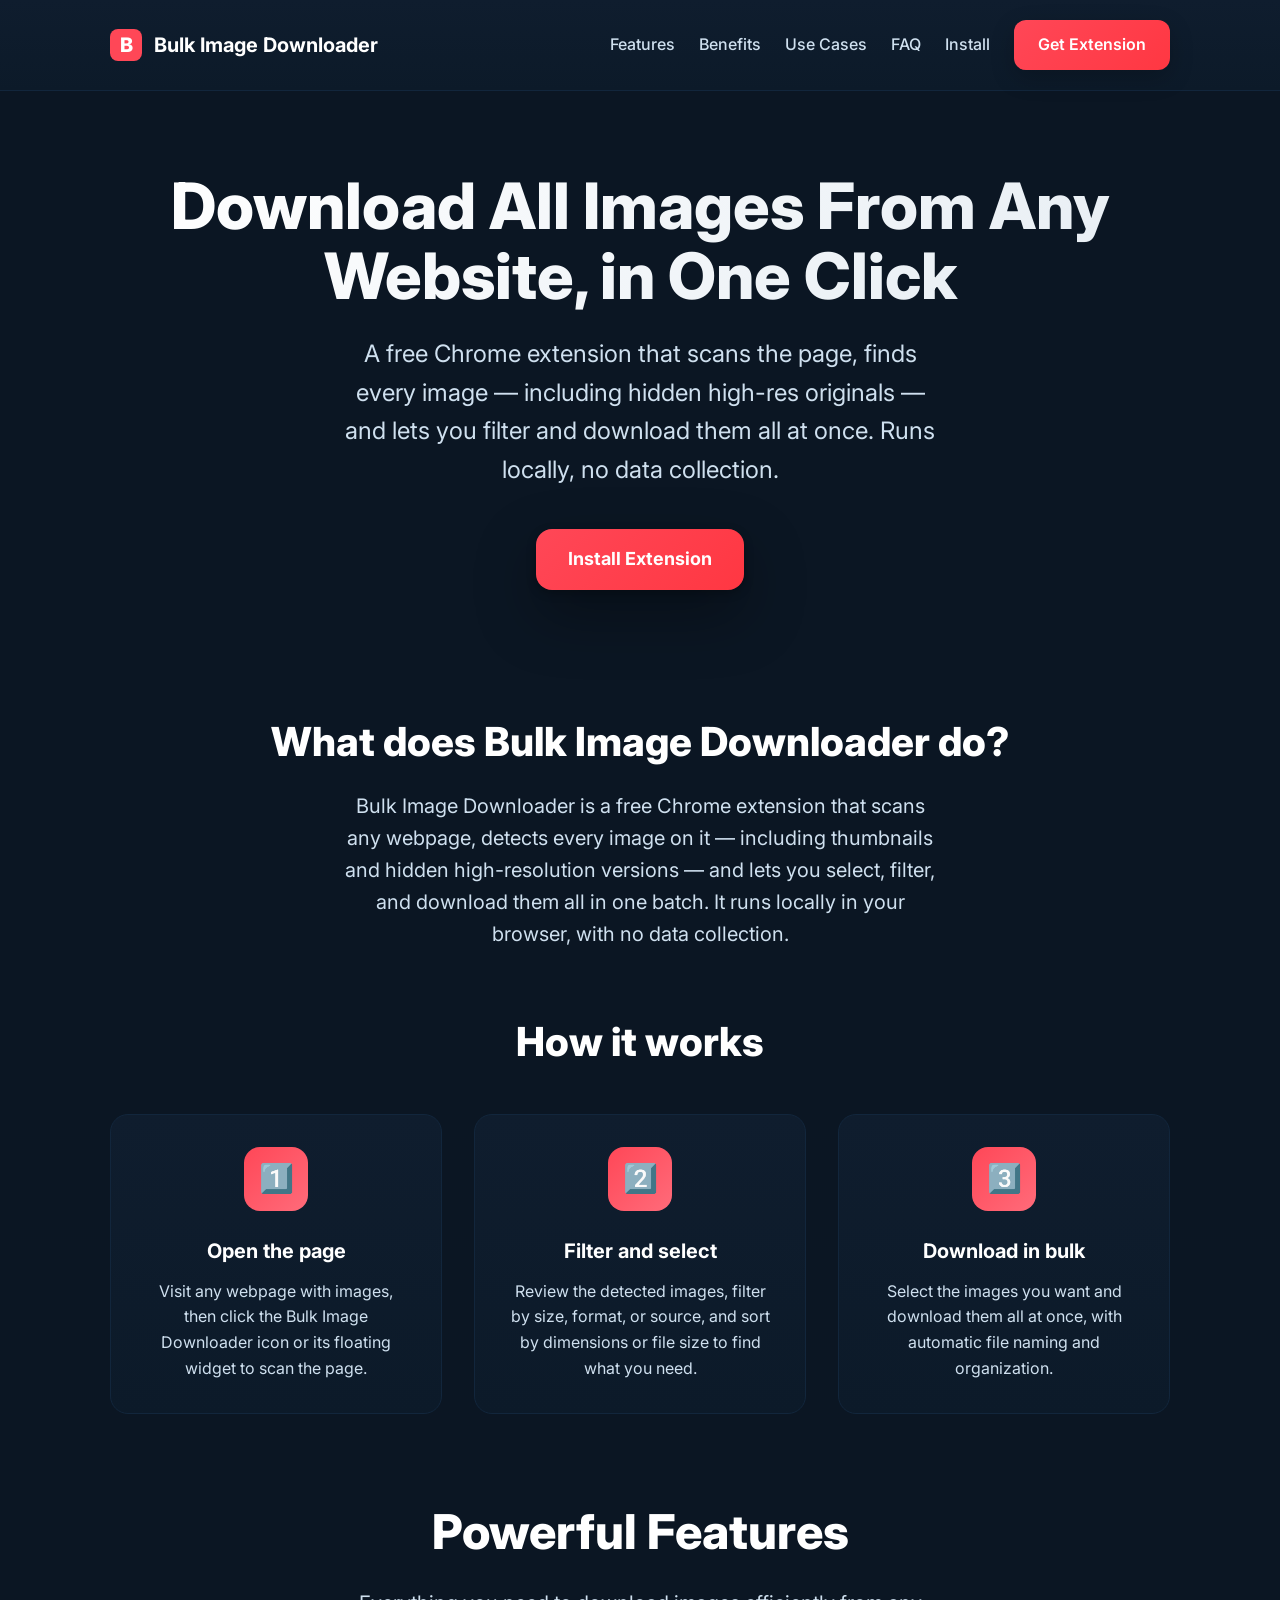
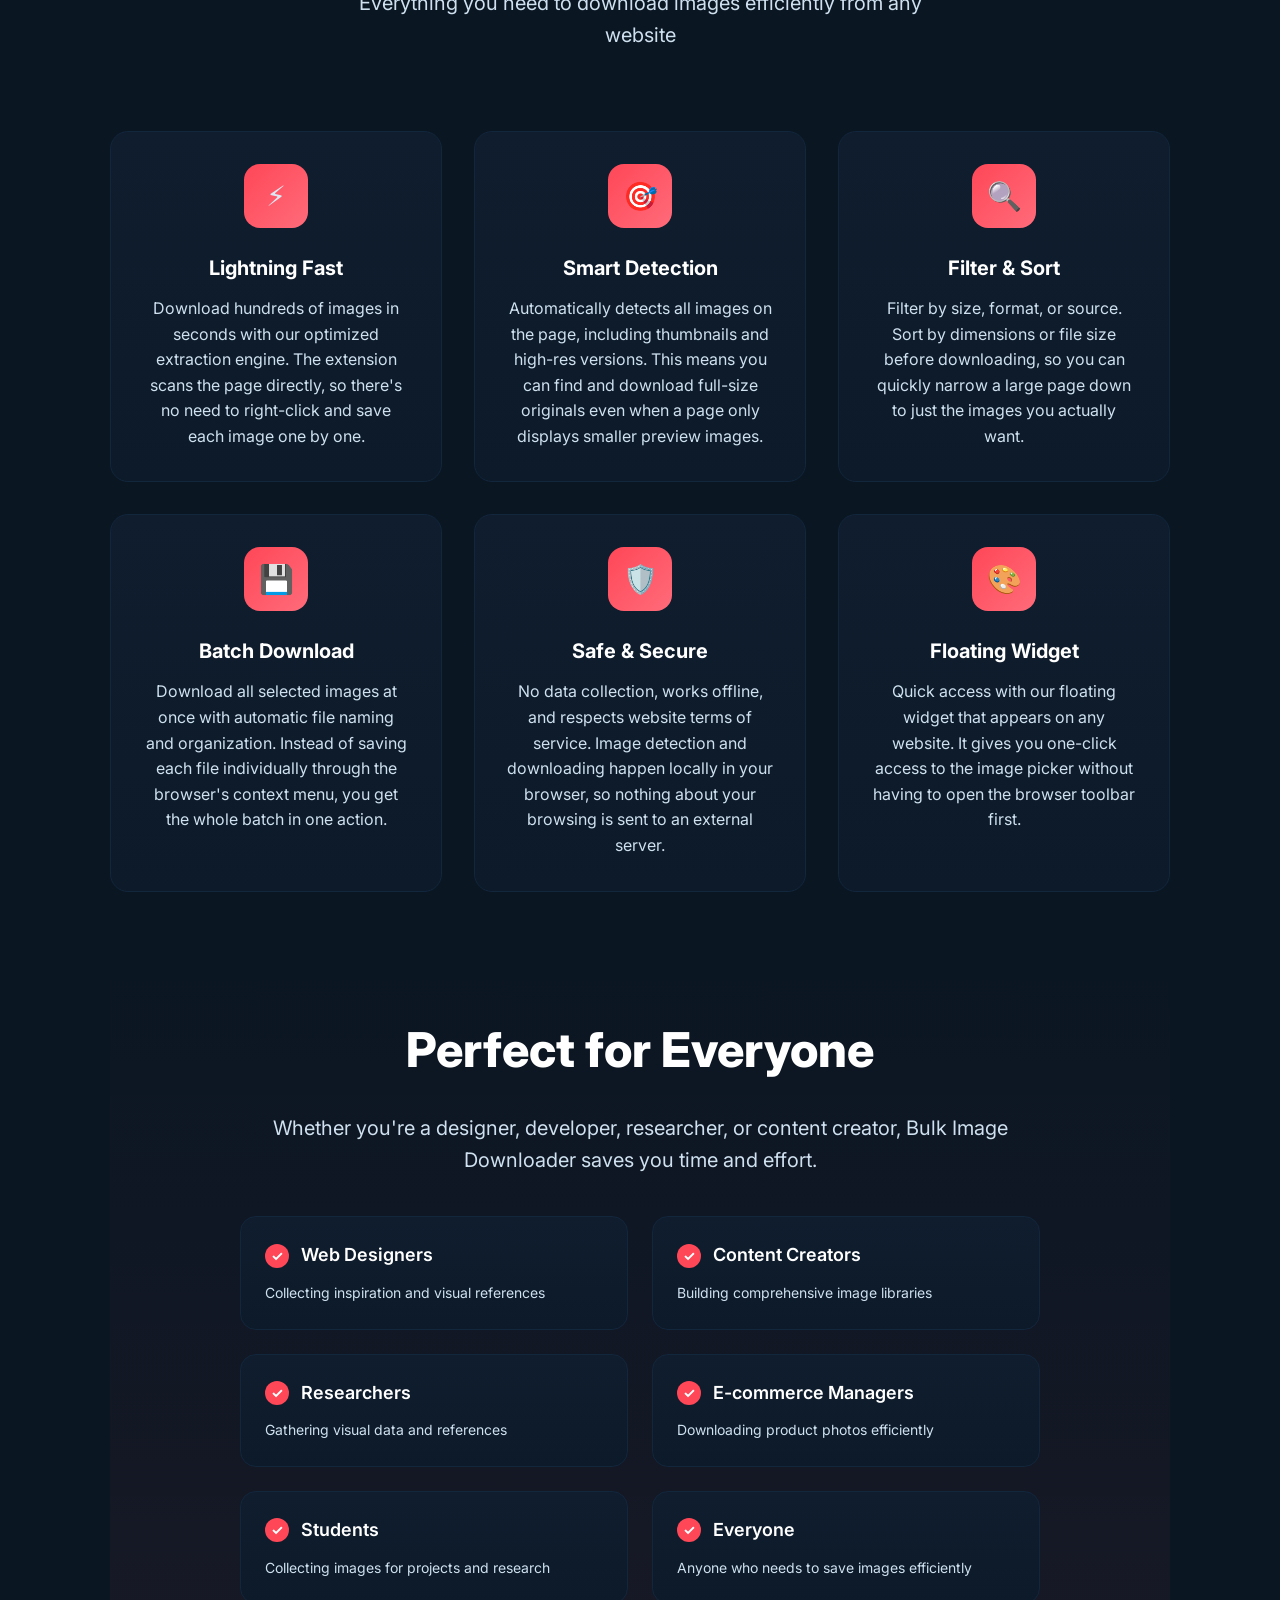
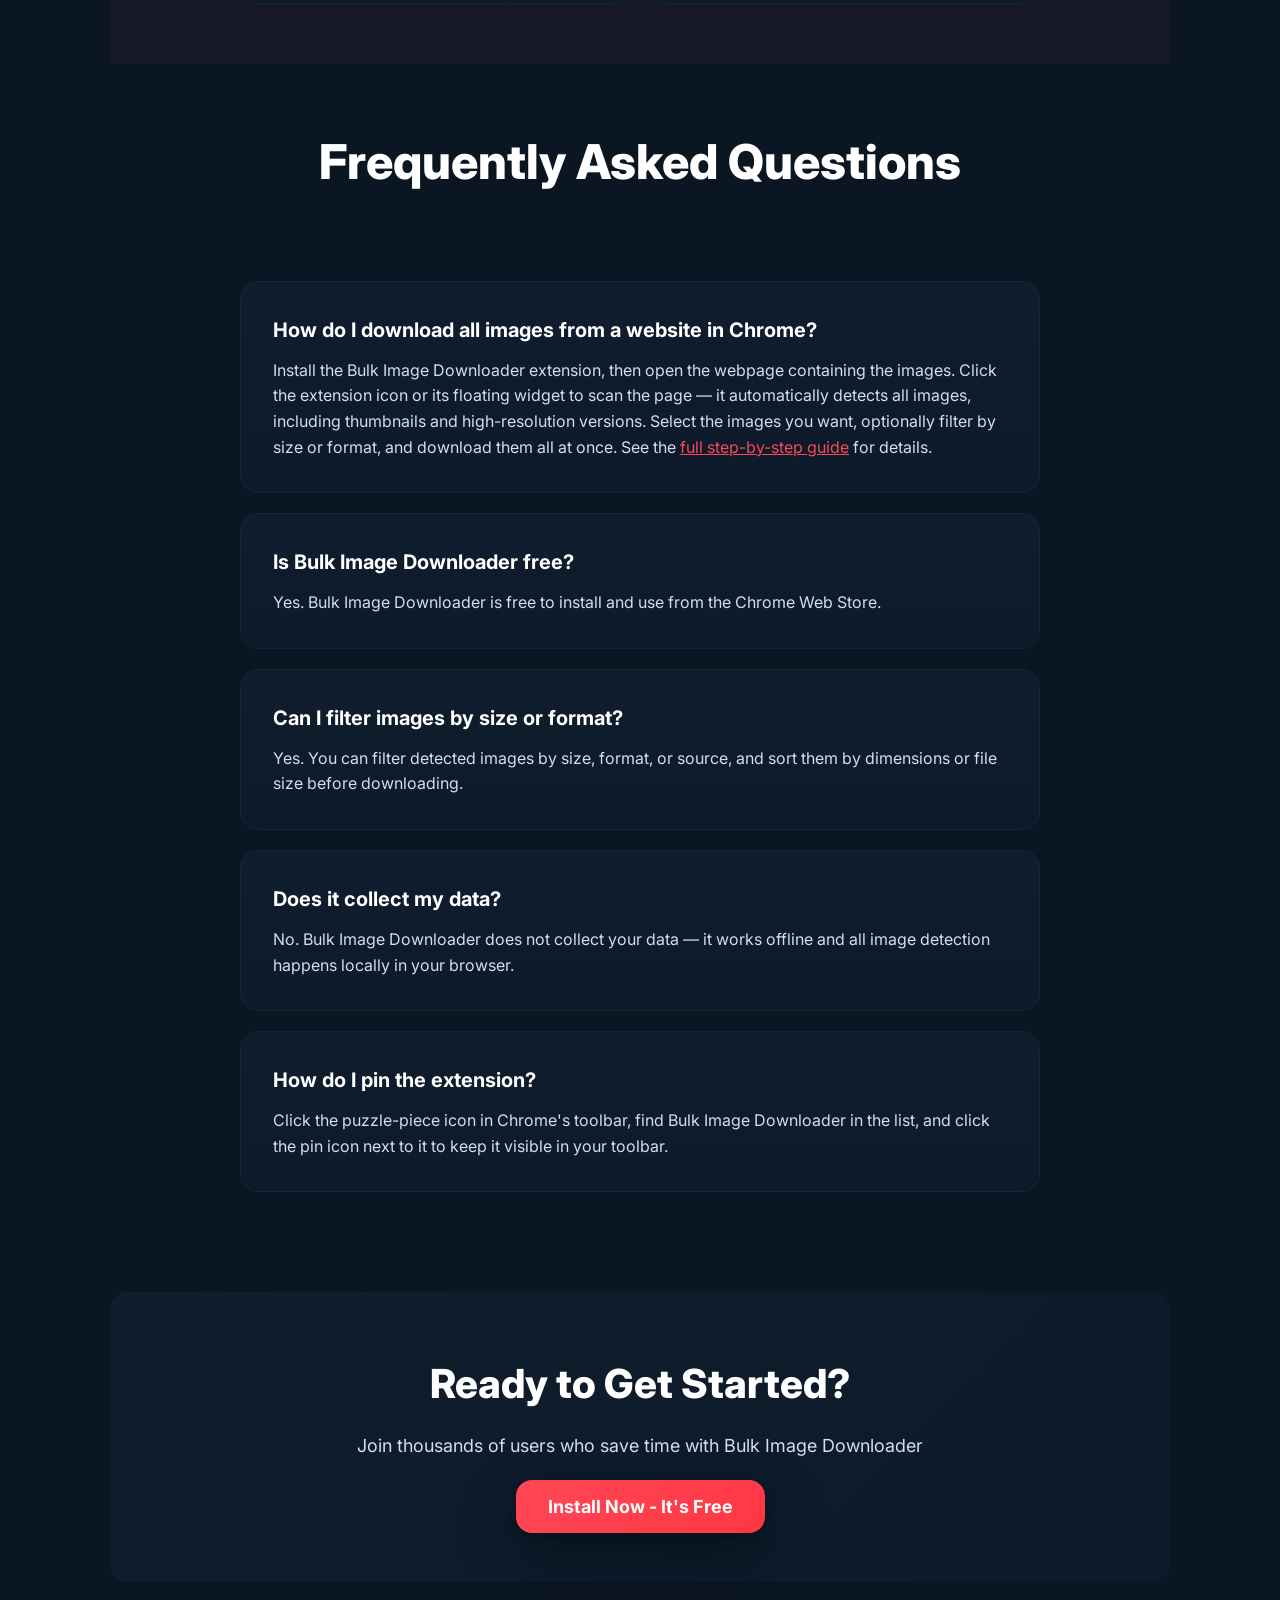
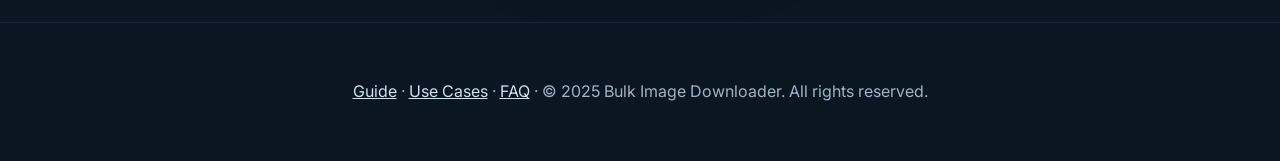
==== index.html @ c200cbab "content: add standalone FAQ and use-cases pages, link from nav/sitemap Adds /faq/ with expanded FAQP" ====
<!DOCTYPE html>
<html lang="en">
<head>
  <meta charset="utf-8" />
  <meta name="viewport" content="width=device-width, initial-scale=1" />
  <title>Bulk Image Downloader - Download Images in Bulk from Any Website</title>
  <meta name="description" content="Extract and download hundreds of images from any website instantly with our powerful Chrome extension. Free, fast, and easy to use." />
  <meta name="keywords" content="bulk image downloader, image extractor, chrome extension, download images, web scraping, image grabber" />
  <link rel="canonical" href="https://bulk-image-downloader.com/" />

  <!-- Open Graph -->
  <meta property="og:type" content="website" />
  <meta property="og:url" content="https://bulk-image-downloader.com/" />
  <meta property="og:title" content="Bulk Image Downloader - Download Images in Bulk from Any Website" />
  <meta property="og:description" content="Extract and download hundreds of images from any website instantly with our powerful Chrome extension. Free, fast, and easy to use." />
  <meta property="og:image" content="https://bulk-image-downloader.com/Landing_Screen_1.png" />
  <meta property="og:site_name" content="Bulk Image Downloader" />

  <!-- Twitter Card -->
  <meta name="twitter:card" content="summary_large_image" />
  <meta name="twitter:title" content="Bulk Image Downloader - Download Images in Bulk from Any Website" />
  <meta name="twitter:description" content="Extract and download hundreds of images from any website instantly with our powerful Chrome extension. Free, fast, and easy to use." />
  <meta name="twitter:image" content="https://bulk-image-downloader.com/Landing_Screen_1.png" />

  <!-- Google Tag Manager -->
  <script>(function(w,d,s,l,i){w[l]=w[l]||[];w[l].push({'gtm.start':
  new Date().getTime(),event:'gtm.js'});var f=d.getElementsByTagName(s)[0],
  j=d.createElement(s),dl=l!='dataLayer'?'&l='+l:'';j.async=true;j.src=
  'https://www.googletagmanager.com/gtm.js?id='+i+dl;f.parentNode.insertBefore(j,f);
  })(window,document,'script','dataLayer','GTM-KWNNQT8N');</script>
  <!-- End Google Tag Manager -->

  <!-- Umami tracking -->
  <script defer src="https://cloud.umami.is/script.js" data-website-id="cbf2f890-7747-4fc9-b581-79adfbaeee85"></script>
  
  <!-- Favicons -->
  <link rel="icon" type="image/png" href="/favicon-96x96.png" sizes="96x96" />
  <link rel="icon" type="image/svg+xml" href="/favicon.svg" />
  <link rel="shortcut icon" href="/favicon.ico" />
  <link rel="apple-touch-icon" sizes="180x180" href="/apple-touch-icon.png" />
  <link rel="manifest" href="/site.webmanifest" />
  
  <!-- Typography -->
  <link rel="preconnect" href="https://fonts.googleapis.com">
  <link rel="preconnect" href="https://fonts.gstatic.com" crossorigin>
  <link href="https://fonts.googleapis.com/css2?family=Inter:wght@400;500;600;700;800&display=swap" rel="stylesheet">

  <style>
    :root {
      --brand: #0A1625;
      --body: #0b1623;
      --card-bg: #0f1d2e;
      --card-bg-2: #0c1a29;
      --card-border: #12263c;
      --text-hero: #e6edf3;
      --text-muted: #cfe0ef;
      --muted: #9fb3c8;
      --accent: #ff4757;
      --accent-hover: #ff3742;
      --accent-light: #ff6b7a;
      --radius: 18px;
      --shadow: 0 24px 60px rgba(0,0,0,.35), 0 3px 10px rgba(0,0,0,.25);
      --shadow-sm: 0 8px 25px rgba(0,0,0,.2);
    }

    * { box-sizing: border-box; }
    html, body { height: 100%; }
    body {
      margin: 0;
      font-family: Inter, system-ui, -apple-system, "Segoe UI", Roboto, Helvetica, Arial, sans-serif;
      background: var(--body);
      color: #dbe7f3;
      line-height: 1.6;
    }

    /* Header */
    .header {
      background: linear-gradient(180deg, var(--card-bg), var(--card-bg-2));
      border-bottom: 1px solid var(--card-border);
      padding: 20px 0;
      position: sticky;
      top: 0;
      z-index: 100;
    }

    .header-content {
      max-width: 1100px;
      margin: 0 auto;
      padding: 0 20px;
      display: flex;
      align-items: center;
      justify-content: space-between;
    }

    .logo {
      display: flex;
      align-items: center;
      gap: 12px;
      font-size: 20px;
      font-weight: 700;
      color: #fff;
      text-decoration: none;
    }

    .logo-icon {
      width: 32px;
      height: 32px;
      background: var(--accent);
      border-radius: 8px;
      display: flex;
      align-items: center;
      justify-content: center;
      color: white;
      font-weight: 800;
    }

    .nav {
      display: flex;
      gap: 24px;
      align-items: center;
    }

    .nav-link {
      color: var(--text-muted);
      text-decoration: none;
      font-weight: 500;
      transition: color 0.2s;
    }

    .nav-link:hover {
      color: #fff;
    }

    .cta-button {
      background: linear-gradient(135deg, var(--accent), var(--accent-hover));
      color: white;
      padding: 12px 24px;
      border-radius: 12px;
      text-decoration: none;
      font-weight: 600;
      transition: all 0.2s;
      box-shadow: var(--shadow-sm);
    }

    .cta-button:hover {
      transform: translateY(-2px);
      box-shadow: 0 12px 35px rgba(255, 71, 87, 0.3);
    }

    /* Main content */
    .main {
      max-width: 1100px;
      margin: 0 auto;
      padding: 0 20px;
    }

    /* Hero section */
    .hero {
      text-align: center;
      padding: 80px 0 100px;
    }

    .hero h1 {
      font-size: clamp(36px, 6vw, 64px);
      font-weight: 800;
      line-height: 1.1;
      margin: 0 0 24px;
      background: linear-gradient(135deg, #fff, var(--text-hero));
      -webkit-background-clip: text;
      -webkit-text-fill-color: transparent;
      background-clip: text;
    }

    .hero p {
      font-size: clamp(18px, 2.5vw, 24px);
      color: var(--text-muted);
      margin: 0 0 40px;
      max-width: 600px;
      margin-left: auto;
      margin-right: auto;
    }

    .hero-cta {
      display: flex;
      gap: 16px;
      justify-content: center;
      flex-wrap: wrap;
    }

    .btn-primary {
      background: linear-gradient(135deg, var(--accent), var(--accent-hover));
      color: white;
      padding: 16px 32px;
      border-radius: 16px;
      text-decoration: none;
      font-weight: 700;
      font-size: 18px;
      transition: all 0.2s;
      box-shadow: var(--shadow);
    }

    .btn-primary:hover {
      transform: translateY(-3px);
      box-shadow: 0 20px 50px rgba(255, 71, 87, 0.4);
    }

    .btn-secondary {
      background: transparent;
      color: var(--text-muted);
      padding: 16px 32px;
      border: 2px solid var(--card-border);
      border-radius: 16px;
      text-decoration: none;
      font-weight: 600;
      font-size: 18px;
      transition: all 0.2s;
    }

    .btn-secondary:hover {
      border-color: var(--accent);
      color: var(--accent);
    }

    /* Features section */
    .features {
      padding: 60px 0;
    }

    .section-header {
      text-align: center;
      margin-bottom: 80px;
    }

    .section-title {
      font-size: clamp(32px, 4vw, 48px);
      font-weight: 800;
      margin: 0 0 16px;
      color: #fff;
    }

    .section-subtitle {
      font-size: 20px;
      color: var(--text-muted);
      margin: 0;
      max-width: 600px;
      margin-left: auto;
      margin-right: auto;
    }

    .features-grid {
      display: grid;
      grid-template-columns: repeat(auto-fit, minmax(300px, 1fr));
      gap: 32px;
      margin-top: 60px;
    }

    .feature-card {
      background: linear-gradient(180deg, var(--card-bg), var(--card-bg-2));
      border: 1px solid var(--card-border);
      border-radius: var(--radius);
      padding: 32px;
      text-align: center;
      transition: all 0.2s;
    }

    .feature-card:hover {
      transform: translateY(-4px);
      box-shadow: var(--shadow);
    }

    .feature-icon {
      width: 64px;
      height: 64px;
      background: linear-gradient(135deg, var(--accent), var(--accent-light));
      border-radius: 16px;
      display: flex;
      align-items: center;
      justify-content: center;
      margin: 0 auto 24px;
      font-size: 28px;
    }

    .feature-title {
      font-size: 20px;
      font-weight: 700;
      margin: 0 0 12px;
      color: #fff;
    }

    .feature-description {
      color: var(--text-muted);
      margin: 0;
    }

    /* Benefits section */
    .benefits {
      padding: 60px 0;
      background: linear-gradient(180deg, transparent, rgba(255, 71, 87, 0.05));
    }

    .benefits-content {
      display: grid;
      grid-template-columns: 1fr 1fr;
      gap: 80px;
      align-items: center;
    }

    .benefits-text h2 {
      font-size: clamp(28px, 4vw, 40px);
      font-weight: 800;
      margin: 0 0 24px;
      color: #fff;
    }

    .benefits-text p {
      font-size: 18px;
      color: var(--text-muted);
      margin: 0 0 32px;
    }

    .benefits-list {
      list-style: none;
      padding: 0;
      margin: 0;
    }

    .benefits-list li {
      display: flex;
      align-items: center;
      gap: 12px;
      margin-bottom: 16px;
      color: var(--text-muted);
    }

    .benefits-list li::before {
      content: "✓";
      color: var(--accent);
      font-weight: 700;
      font-size: 18px;
    }

    .benefits-visual {
      text-align: center;
    }

    .benefits-visual img {
      max-width: 100%;
      height: auto;
      border-radius: 16px;
      box-shadow: var(--shadow);
    }

    /* CTA section */
    .cta-section {
      padding: 60px 0;
      text-align: center;
      background: linear-gradient(135deg, var(--card-bg), var(--card-bg-2));
      border-radius: var(--radius);
      margin: 40px 0;
    }

    .cta-section h2 {
      font-size: clamp(28px, 4vw, 40px);
      font-weight: 800;
      margin: 0 0 16px;
      color: #fff;
    }

    .cta-section p {
      font-size: 18px;
      color: var(--text-muted);
      margin: 0 0 32px;
    }

    /* Footer */
    .footer {
      border-top: 1px solid var(--card-border);
      padding: 40px 0;
      text-align: center;
      color: var(--muted);
    }

    .footer a {
      color: var(--text-muted);
    }

    /* Responsive */
    @media (max-width: 768px) {
      .header-content {
        flex-direction: column;
        gap: 20px;
      }

      .nav {
        gap: 16px;
      }

      .hero {
        padding: 60px 0 80px;
      }

      .hero-cta {
        flex-direction: column;
        align-items: center;
      }

      .benefits-content {
        grid-template-columns: 1fr;
        gap: 40px;
      }

      .features-grid {
        grid-template-columns: 1fr;
      }
    }
  </style>

  <!-- Structured Data -->
  <script type="application/ld+json">
  {
    "@context": "https://schema.org",
    "@type": "SoftwareApplication",
    "name": "Bulk Image Downloader",
    "url": "https://bulk-image-downloader.com/",
    "applicationCategory": "BrowserApplication",
    "operatingSystem": "Chrome",
    "description": "Extract and download hundreds of images from any website instantly with a Chrome extension.",
    "offers": {
      "@type": "Offer",
      "price": "0",
      "priceCurrency": "USD"
    },
    "downloadUrl": "https://chromewebstore.google.com/detail/bulk-image-downloader/kbafpfajhhaeilcldcmmjbgjlecnbfgj"
  }
  </script>

  <script type="application/ld+json">
  {
    "@context": "https://schema.org",
    "@type": "FAQPage",
    "mainEntity": [
      {
        "@type": "Question",
        "name": "How do I download all images from a website in Chrome?",
        "acceptedAnswer": {
          "@type": "Answer",
          "text": "Install the Bulk Image Downloader extension, then open the webpage containing the images. Click the extension icon or its floating widget to scan the page — it automatically detects all images, including thumbnails and high-resolution versions. Select the images you want, optionally filter by size or format, and download them all at once."
        }
      },
      {
        "@type": "Question",
        "name": "Is Bulk Image Downloader free?",
        "acceptedAnswer": {
          "@type": "Answer",
          "text": "Yes. Bulk Image Downloader is free to install and use from the Chrome Web Store."
        }
      },
      {
        "@type": "Question",
        "name": "Can I filter images by size or format?",
        "acceptedAnswer": {
          "@type": "Answer",
          "text": "Yes. You can filter detected images by size, format, or source, and sort them by dimensions or file size before downloading."
        }
      },
      {
        "@type": "Question",
        "name": "Does it collect my data?",
        "acceptedAnswer": {
          "@type": "Answer",
          "text": "No. Bulk Image Downloader does not collect your data — it works offline and all image detection happens locally in your browser."
        }
      },
      {
        "@type": "Question",
        "name": "How do I pin the extension?",
        "acceptedAnswer": {
          "@type": "Answer",
          "text": "Click the puzzle-piece icon in Chrome's toolbar, find Bulk Image Downloader in the list, and click the pin icon next to it to keep it visible in your toolbar."
        }
      }
    ]
  }
  </script>
</head>
<body>
  <!-- Google Tag Manager (noscript) -->
  <noscript><iframe src="https://www.googletagmanager.com/ns.html?id=GTM-KWNNQT8N"
  height="0" width="0" style="display:none;visibility:hidden"></iframe></noscript>
  <!-- End Google Tag Manager (noscript) -->

  <header class="header">
    <div class="header-content">
      <a href="/" class="logo">
        <div class="logo-icon">B</div>
        Bulk Image Downloader
      </a>
      <nav class="nav">
        <a href="#features" class="nav-link">Features</a>
        <a href="#benefits" class="nav-link">Benefits</a>
        <a href="/use-cases/" class="nav-link">Use Cases</a>
        <a href="/faq/" class="nav-link">FAQ</a>
        <a href="/install" class="nav-link">Install</a>
        <a href="https://chromewebstore.google.com/detail/bulk-image-downloader/kbafpfajhhaeilcldcmmjbgjlecnbfgj" class="cta-button" target="_blank">Get Extension</a>
      </nav>
    </div>
  </header>

  <main class="main">
    <!-- Hero Section -->
    <section class="hero">
      <h1>Download All Images From Any Website, in One Click</h1>
      <p>A free Chrome extension that scans the page, finds every image — including hidden high-res originals — and lets you filter and download them all at once. Runs locally, no data collection.</p>
      <div class="hero-cta">
        <a href="https://chromewebstore.google.com/detail/bulk-image-downloader/kbafpfajhhaeilcldcmmjbgjlecnbfgj" class="btn-primary" target="_blank">Install Extension</a>
      </div>
    </section>

    <!-- What it does -->
    <section id="what-it-does" style="padding: 20px 0 0;">
      <div class="section-header" style="margin-bottom: 40px;">
        <h2 class="section-title" style="font-size: clamp(28px, 3.5vw, 40px);">What does Bulk Image Downloader do?</h2>
        <p class="section-subtitle">Bulk Image Downloader is a free Chrome extension that scans any webpage, detects every image on it — including thumbnails and hidden high-resolution versions — and lets you select, filter, and download them all in one batch. It runs locally in your browser, with no data collection.</p>
      </div>
    </section>

    <!-- How it works -->
    <section id="how-it-works" style="padding: 20px 0 40px;">
      <div class="section-header" style="margin-bottom: 40px;">
        <h2 class="section-title" style="font-size: clamp(28px, 3.5vw, 40px);">How it works</h2>
      </div>
      <div class="features-grid" style="margin-top: 0;">
        <div class="feature-card">
          <div class="feature-icon">1️⃣</div>
          <h3 class="feature-title">Open the page</h3>
          <p class="feature-description">Visit any webpage with images, then click the Bulk Image Downloader icon or its floating widget to scan the page.</p>
        </div>
        <div class="feature-card">
          <div class="feature-icon">2️⃣</div>
          <h3 class="feature-title">Filter and select</h3>
          <p class="feature-description">Review the detected images, filter by size, format, or source, and sort by dimensions or file size to find what you need.</p>
        </div>
        <div class="feature-card">
          <div class="feature-icon">3️⃣</div>
          <h3 class="feature-title">Download in bulk</h3>
          <p class="feature-description">Select the images you want and download them all at once, with automatic file naming and organization.</p>
        </div>
      </div>
    </section>

    <!-- Features Section -->
    <section class="features" id="features" style="padding-top: 40px;">
      <div class="section-header">
        <h2 class="section-title">Powerful Features</h2>
        <p class="section-subtitle">Everything you need to download images efficiently from any website</p>
      </div>
      <div class="features-grid">
        <div class="feature-card">
          <div class="feature-icon">⚡</div>
          <h3 class="feature-title">Lightning Fast</h3>
          <p class="feature-description">Download hundreds of images in seconds with our optimized extraction engine. The extension scans the page directly, so there's no need to right-click and save each image one by one.</p>
        </div>
        <div class="feature-card">
          <div class="feature-icon">🎯</div>
          <h3 class="feature-title">Smart Detection</h3>
          <p class="feature-description">Automatically detects all images on the page, including thumbnails and high-res versions. This means you can find and download full-size originals even when a page only displays smaller preview images.</p>
        </div>
        <div class="feature-card">
          <div class="feature-icon">🔍</div>
          <h3 class="feature-title">Filter & Sort</h3>
          <p class="feature-description">Filter by size, format, or source. Sort by dimensions or file size before downloading, so you can quickly narrow a large page down to just the images you actually want.</p>
        </div>
        <div class="feature-card">
          <div class="feature-icon">💾</div>
          <h3 class="feature-title">Batch Download</h3>
          <p class="feature-description">Download all selected images at once with automatic file naming and organization. Instead of saving each file individually through the browser's context menu, you get the whole batch in one action.</p>
        </div>
        <div class="feature-card">
          <div class="feature-icon">🛡️</div>
          <h3 class="feature-title">Safe & Secure</h3>
          <p class="feature-description">No data collection, works offline, and respects website terms of service. Image detection and downloading happen locally in your browser, so nothing about your browsing is sent to an external server.</p>
        </div>
        <div class="feature-card">
          <div class="feature-icon">🎨</div>
          <h3 class="feature-title">Floating Widget</h3>
          <p class="feature-description">Quick access with our floating widget that appears on any website. It gives you one-click access to the image picker without having to open the browser toolbar first.</p>
        </div>
      </div>
    </section>

    <!-- Benefits Section -->
    <section class="benefits" id="benefits" style="padding: 60px 0;">
      <div class="benefits-content" style="grid-template-columns: 1fr; text-align: center; max-width: 800px; margin: 0 auto;">
        <div class="benefits-text">
          <h2 style="font-size: clamp(32px, 4vw, 48px); margin-bottom: 24px;">Perfect for Everyone</h2>
          <p style="font-size: 20px; margin-bottom: 40px; color: var(--text-muted);">Whether you're a designer, developer, researcher, or content creator, Bulk Image Downloader saves you time and effort.</p>
          <div style="display: grid; grid-template-columns: repeat(auto-fit, minmax(300px, 1fr)); gap: 24px; margin-top: 40px;">
            <div style="background: linear-gradient(180deg, var(--card-bg), var(--card-bg-2)); border: 1px solid var(--card-border); border-radius: 16px; padding: 24px; text-align: left;">
              <div style="display: flex; align-items: center; gap: 12px; margin-bottom: 12px;">
                <div style="width: 24px; height: 24px; background: var(--accent); border-radius: 50%; display: flex; align-items: center; justify-content: center; color: white; font-weight: 700; font-size: 14px;">✓</div>
                <h3 style="margin: 0; color: #fff; font-size: 18px; font-weight: 600;">Web Designers</h3>
              </div>
              <p style="margin: 0; color: var(--text-muted); font-size: 14px;">Collecting inspiration and visual references</p>
            </div>
            <div style="background: linear-gradient(180deg, var(--card-bg), var(--card-bg-2)); border: 1px solid var(--card-border); border-radius: 16px; padding: 24px; text-align: left;">
              <div style="display: flex; align-items: center; gap: 12px; margin-bottom: 12px;">
                <div style="width: 24px; height: 24px; background: var(--accent); border-radius: 50%; display: flex; align-items: center; justify-content: center; color: white; font-weight: 700; font-size: 14px;">✓</div>
                <h3 style="margin: 0; color: #fff; font-size: 18px; font-weight: 600;">Content Creators</h3>
              </div>
              <p style="margin: 0; color: var(--text-muted); font-size: 14px;">Building comprehensive image libraries</p>
            </div>
            <div style="background: linear-gradient(180deg, var(--card-bg), var(--card-bg-2)); border: 1px solid var(--card-border); border-radius: 16px; padding: 24px; text-align: left;">
              <div style="display: flex; align-items: center; gap: 12px; margin-bottom: 12px;">
                <div style="width: 24px; height: 24px; background: var(--accent); border-radius: 50%; display: flex; align-items: center; justify-content: center; color: white; font-weight: 700; font-size: 14px;">✓</div>
                <h3 style="margin: 0; color: #fff; font-size: 18px; font-weight: 600;">Researchers</h3>
              </div>
              <p style="margin: 0; color: var(--text-muted); font-size: 14px;">Gathering visual data and references</p>
            </div>
            <div style="background: linear-gradient(180deg, var(--card-bg), var(--card-bg-2)); border: 1px solid var(--card-border); border-radius: 16px; padding: 24px; text-align: left;">
              <div style="display: flex; align-items: center; gap: 12px; margin-bottom: 12px;">
                <div style="width: 24px; height: 24px; background: var(--accent); border-radius: 50%; display: flex; align-items: center; justify-content: center; color: white; font-weight: 700; font-size: 14px;">✓</div>
                <h3 style="margin: 0; color: #fff; font-size: 18px; font-weight: 600;">E-commerce Managers</h3>
              </div>
              <p style="margin: 0; color: var(--text-muted); font-size: 14px;">Downloading product photos efficiently</p>
            </div>
            <div style="background: linear-gradient(180deg, var(--card-bg), var(--card-bg-2)); border: 1px solid var(--card-border); border-radius: 16px; padding: 24px; text-align: left;">
              <div style="display: flex; align-items: center; gap: 12px; margin-bottom: 12px;">
                <div style="width: 24px; height: 24px; background: var(--accent); border-radius: 50%; display: flex; align-items: center; justify-content: center; color: white; font-weight: 700; font-size: 14px;">✓</div>
                <h3 style="margin: 0; color: #fff; font-size: 18px; font-weight: 600;">Students</h3>
              </div>
              <p style="margin: 0; color: var(--text-muted); font-size: 14px;">Collecting images for projects and research</p>
            </div>
            <div style="background: linear-gradient(180deg, var(--card-bg), var(--card-bg-2)); border: 1px solid var(--card-border); border-radius: 16px; padding: 24px; text-align: left;">
              <div style="display: flex; align-items: center; gap: 12px; margin-bottom: 12px;">
                <div style="width: 24px; height: 24px; background: var(--accent); border-radius: 50%; display: flex; align-items: center; justify-content: center; color: white; font-weight: 700; font-size: 14px;">✓</div>
                <h3 style="margin: 0; color: #fff; font-size: 18px; font-weight: 600;">Everyone</h3>
              </div>
              <p style="margin: 0; color: var(--text-muted); font-size: 14px;">Anyone who needs to save images efficiently</p>
            </div>
          </div>
        </div>
      </div>
    </section>

    <!-- FAQ Section -->
    <section id="faq" style="padding: 60px 0;">
      <div class="section-header">
        <h2 class="section-title">Frequently Asked Questions</h2>
      </div>
      <div style="max-width: 800px; margin: 0 auto; display: grid; gap: 20px;">
        <div class="feature-card" style="text-align: left;">
          <h3 class="feature-title">How do I download all images from a website in Chrome?</h3>
          <p class="feature-description">Install the Bulk Image Downloader extension, then open the webpage containing the images. Click the extension icon or its floating widget to scan the page — it automatically detects all images, including thumbnails and high-resolution versions. Select the images you want, optionally filter by size or format, and download them all at once. See the <a href="/guide/" style="color: var(--accent);">full step-by-step guide</a> for details.</p>
        </div>
        <div class="feature-card" style="text-align: left;">
          <h3 class="feature-title">Is Bulk Image Downloader free?</h3>
          <p class="feature-description">Yes. Bulk Image Downloader is free to install and use from the Chrome Web Store.</p>
        </div>
        <div class="feature-card" style="text-align: left;">
          <h3 class="feature-title">Can I filter images by size or format?</h3>
          <p class="feature-description">Yes. You can filter detected images by size, format, or source, and sort them by dimensions or file size before downloading.</p>
        </div>
        <div class="feature-card" style="text-align: left;">
          <h3 class="feature-title">Does it collect my data?</h3>
          <p class="feature-description">No. Bulk Image Downloader does not collect your data — it works offline and all image detection happens locally in your browser.</p>
        </div>
        <div class="feature-card" style="text-align: left;">
          <h3 class="feature-title">How do I pin the extension?</h3>
          <p class="feature-description">Click the puzzle-piece icon in Chrome's toolbar, find Bulk Image Downloader in the list, and click the pin icon next to it to keep it visible in your toolbar.</p>
        </div>
      </div>
    </section>

    <!-- CTA Section -->
    <section class="cta-section">
      <h2>Ready to Get Started?</h2>
      <p>Join thousands of users who save time with Bulk Image Downloader</p>
      <a href="https://chromewebstore.google.com/detail/bulk-image-downloader/kbafpfajhhaeilcldcmmjbgjlecnbfgj" class="btn-primary" target="_blank">Install Now - It's Free</a>
    </section>
  </main>

  <footer class="footer">
    <p><a href="/guide/">Guide</a> · <a href="/use-cases/">Use Cases</a> · <a href="/faq/">FAQ</a> · © 2025 Bulk Image Downloader. All rights reserved.</p>
  </footer>
</body>
</html>
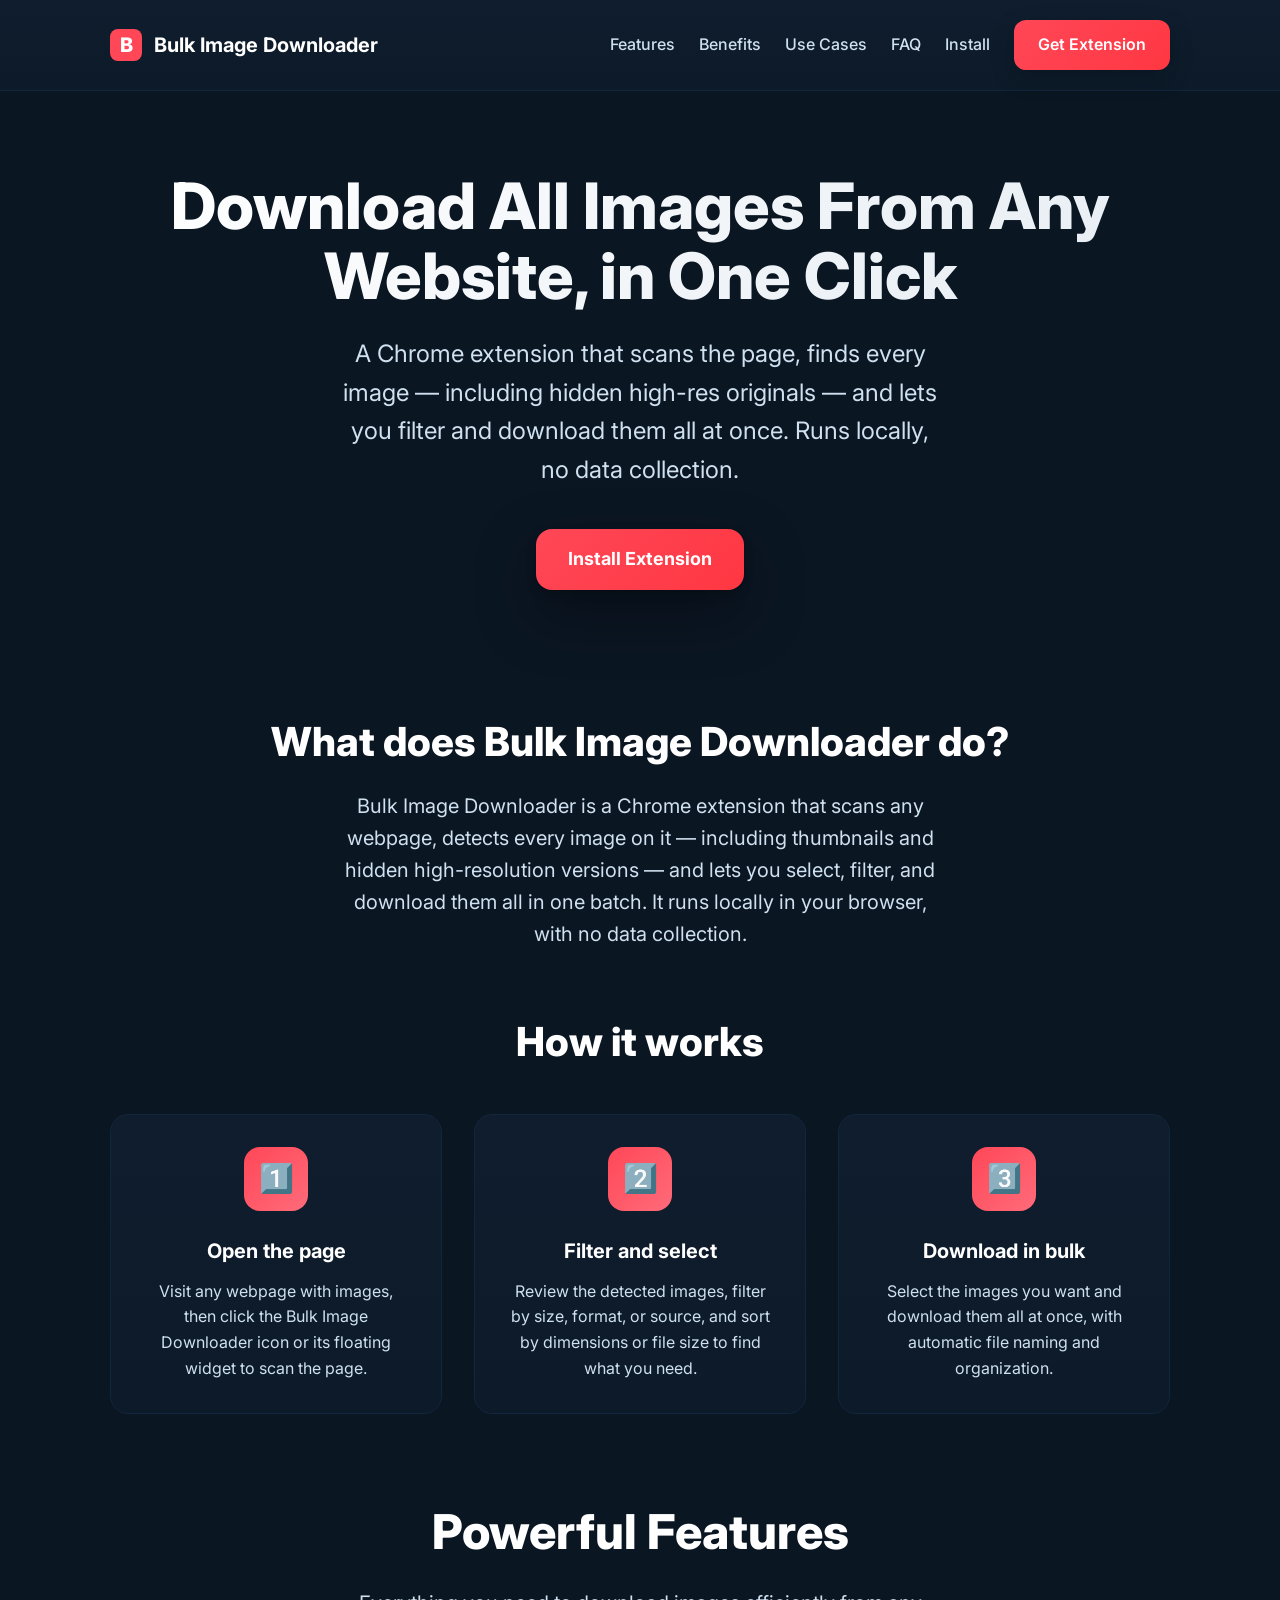
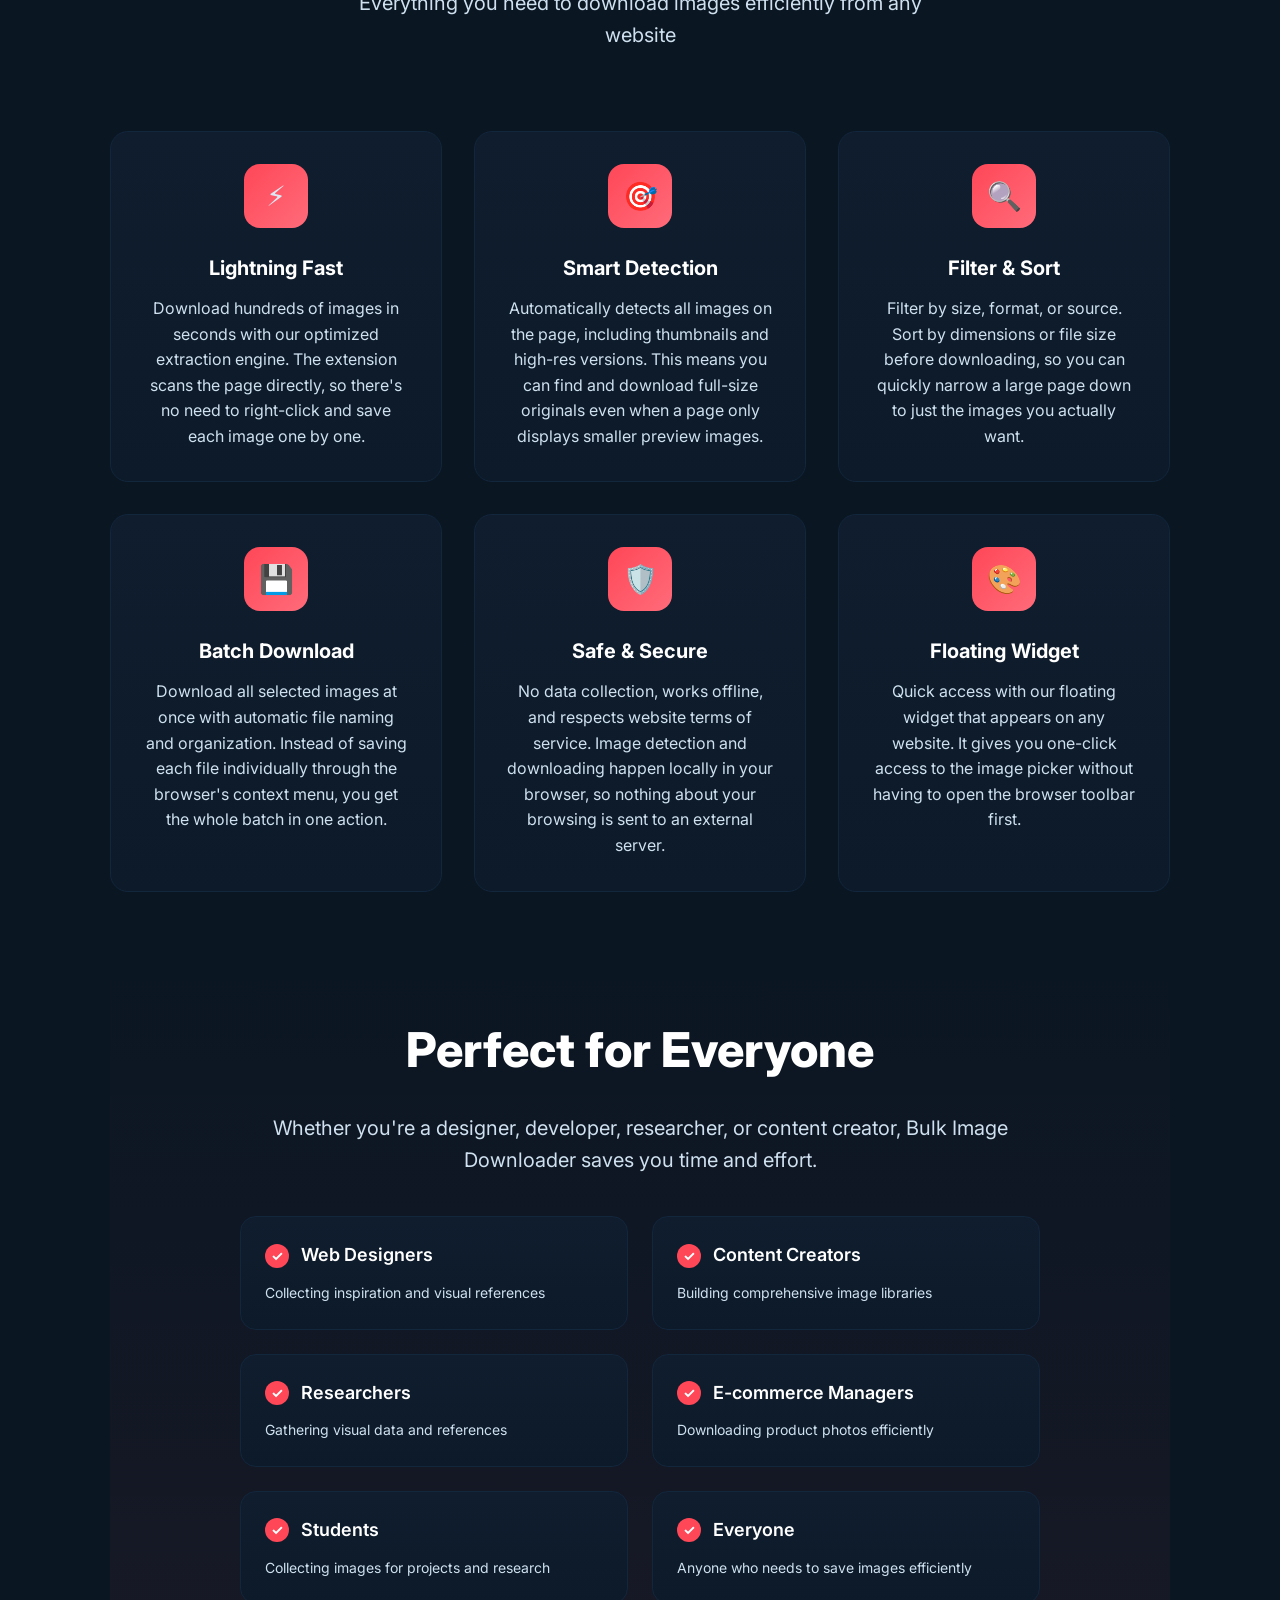
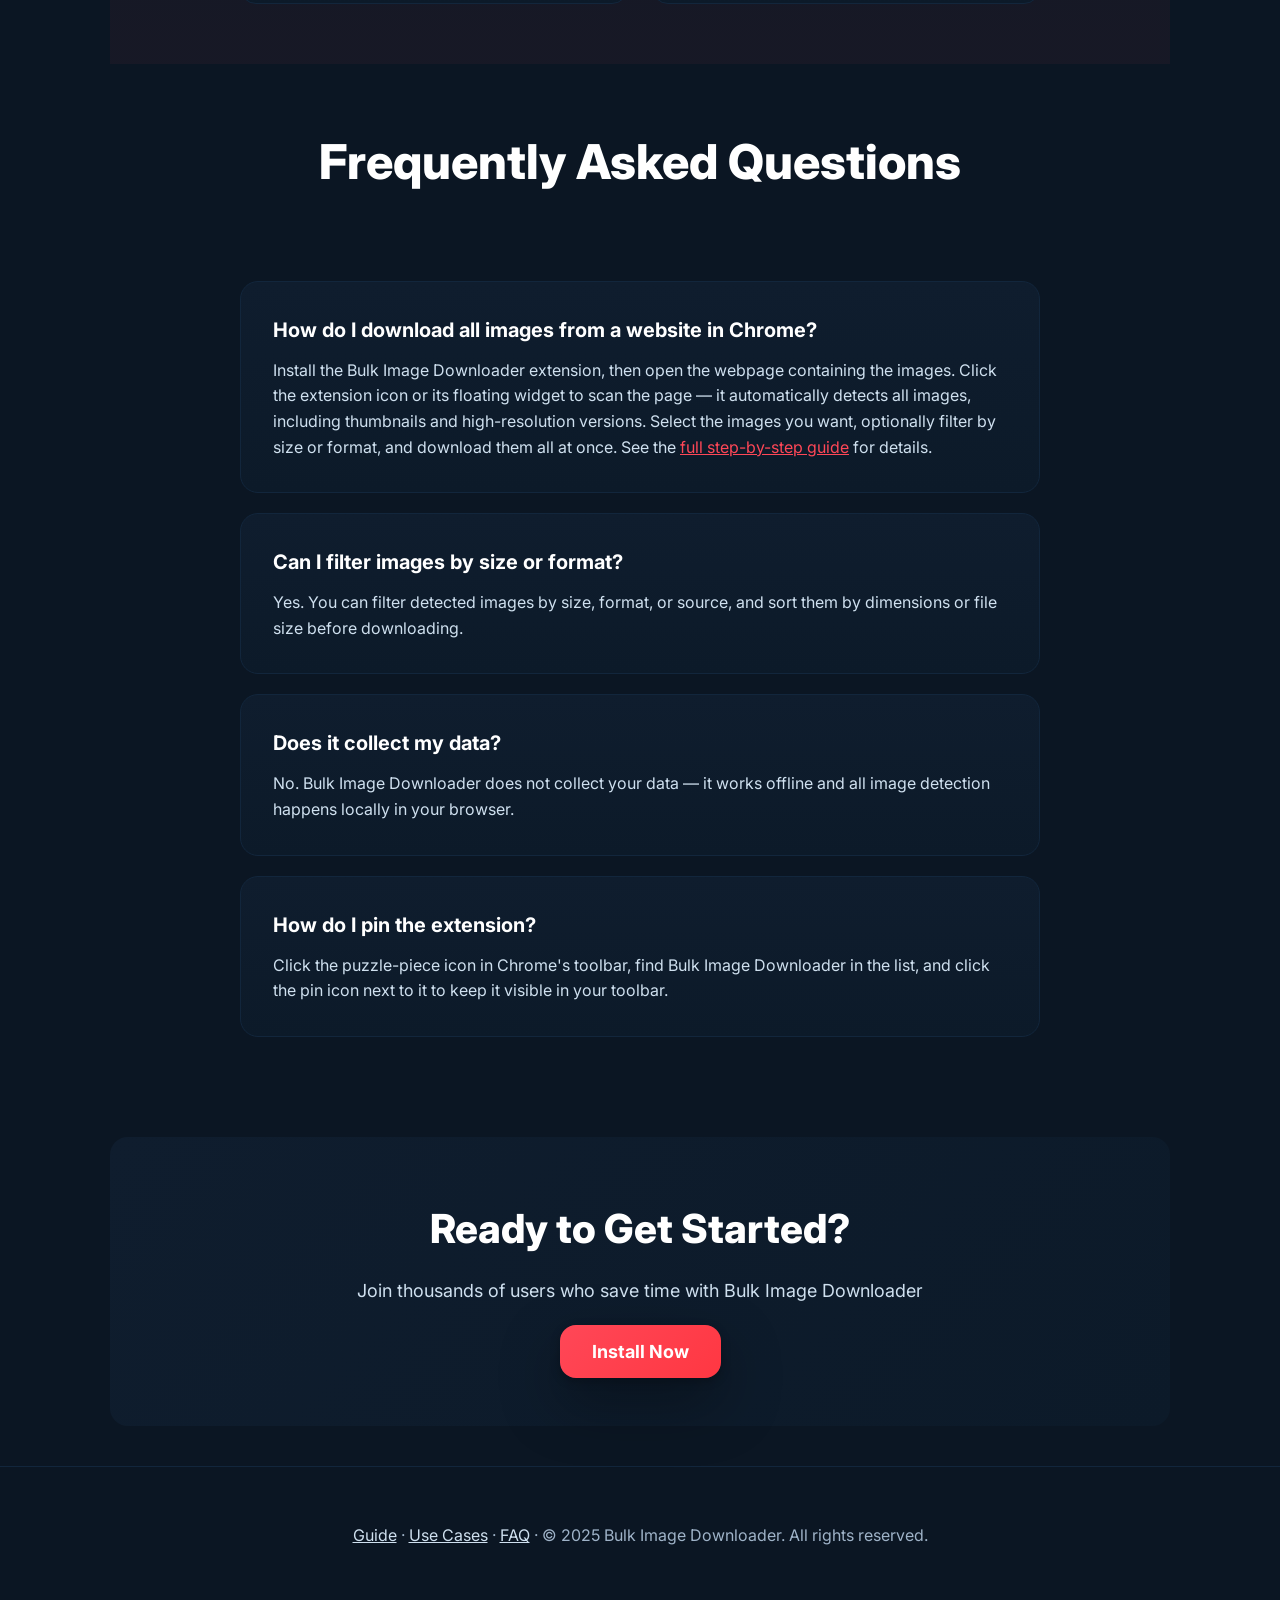
==== commit 196d1f7f: "fix: remove all "free" pricing claims as product moves to paid The extension is moving from free to " ====
--- a/index.html
+++ b/index.html
@@ -4,7 +4,7 @@
   <meta charset="utf-8" />
   <meta name="viewport" content="width=device-width, initial-scale=1" />
   <title>Bulk Image Downloader - Download Images in Bulk from Any Website</title>
-  <meta name="description" content="Extract and download hundreds of images from any website instantly with our powerful Chrome extension. Free, fast, and easy to use." />
+  <meta name="description" content="Extract and download hundreds of images from any website instantly with our powerful Chrome extension. Fast and easy to use." />
   <meta name="keywords" content="bulk image downloader, image extractor, chrome extension, download images, web scraping, image grabber" />
   <link rel="canonical" href="https://bulk-image-downloader.com/" />
 
@@ -12,14 +12,14 @@
   <meta property="og:type" content="website" />
   <meta property="og:url" content="https://bulk-image-downloader.com/" />
   <meta property="og:title" content="Bulk Image Downloader - Download Images in Bulk from Any Website" />
-  <meta property="og:description" content="Extract and download hundreds of images from any website instantly with our powerful Chrome extension. Free, fast, and easy to use." />
+  <meta property="og:description" content="Extract and download hundreds of images from any website instantly with our powerful Chrome extension. Fast and easy to use." />
   <meta property="og:image" content="https://bulk-image-downloader.com/Landing_Screen_1.png" />
   <meta property="og:site_name" content="Bulk Image Downloader" />
 
   <!-- Twitter Card -->
   <meta name="twitter:card" content="summary_large_image" />
   <meta name="twitter:title" content="Bulk Image Downloader - Download Images in Bulk from Any Website" />
-  <meta name="twitter:description" content="Extract and download hundreds of images from any website instantly with our powerful Chrome extension. Free, fast, and easy to use." />
+  <meta name="twitter:description" content="Extract and download hundreds of images from any website instantly with our powerful Chrome extension. Fast and easy to use." />
   <meta name="twitter:image" content="https://bulk-image-downloader.com/Landing_Screen_1.png" />
 
   <!-- Google Tag Manager -->
@@ -425,11 +425,6 @@
     "applicationCategory": "BrowserApplication",
     "operatingSystem": "Chrome",
     "description": "Extract and download hundreds of images from any website instantly with a Chrome extension.",
-    "offers": {
-      "@type": "Offer",
-      "price": "0",
-      "priceCurrency": "USD"
-    },
     "downloadUrl": "https://chromewebstore.google.com/detail/bulk-image-downloader/kbafpfajhhaeilcldcmmjbgjlecnbfgj"
   }
   </script>
@@ -445,14 +440,6 @@
         "acceptedAnswer": {
           "@type": "Answer",
           "text": "Install the Bulk Image Downloader extension, then open the webpage containing the images. Click the extension icon or its floating widget to scan the page — it automatically detects all images, including thumbnails and high-resolution versions. Select the images you want, optionally filter by size or format, and download them all at once."
-        }
-      },
-      {
-        "@type": "Question",
-        "name": "Is Bulk Image Downloader free?",
-        "acceptedAnswer": {
-          "@type": "Answer",
-          "text": "Yes. Bulk Image Downloader is free to install and use from the Chrome Web Store."
         }
       },
       {
@@ -510,7 +497,7 @@
     <!-- Hero Section -->
     <section class="hero">
       <h1>Download All Images From Any Website, in One Click</h1>
-      <p>A free Chrome extension that scans the page, finds every image — including hidden high-res originals — and lets you filter and download them all at once. Runs locally, no data collection.</p>
+      <p>A Chrome extension that scans the page, finds every image — including hidden high-res originals — and lets you filter and download them all at once. Runs locally, no data collection.</p>
       <div class="hero-cta">
         <a href="https://chromewebstore.google.com/detail/bulk-image-downloader/kbafpfajhhaeilcldcmmjbgjlecnbfgj" class="btn-primary" target="_blank">Install Extension</a>
       </div>
@@ -520,7 +507,7 @@
     <section id="what-it-does" style="padding: 20px 0 0;">
       <div class="section-header" style="margin-bottom: 40px;">
         <h2 class="section-title" style="font-size: clamp(28px, 3.5vw, 40px);">What does Bulk Image Downloader do?</h2>
-        <p class="section-subtitle">Bulk Image Downloader is a free Chrome extension that scans any webpage, detects every image on it — including thumbnails and hidden high-resolution versions — and lets you select, filter, and download them all in one batch. It runs locally in your browser, with no data collection.</p>
+        <p class="section-subtitle">Bulk Image Downloader is a Chrome extension that scans any webpage, detects every image on it — including thumbnails and hidden high-resolution versions — and lets you select, filter, and download them all in one batch. It runs locally in your browser, with no data collection.</p>
       </div>
     </section>
 
@@ -653,10 +640,6 @@
           <p class="feature-description">Install the Bulk Image Downloader extension, then open the webpage containing the images. Click the extension icon or its floating widget to scan the page — it automatically detects all images, including thumbnails and high-resolution versions. Select the images you want, optionally filter by size or format, and download them all at once. See the <a href="/guide/" style="color: var(--accent);">full step-by-step guide</a> for details.</p>
         </div>
         <div class="feature-card" style="text-align: left;">
-          <h3 class="feature-title">Is Bulk Image Downloader free?</h3>
-          <p class="feature-description">Yes. Bulk Image Downloader is free to install and use from the Chrome Web Store.</p>
-        </div>
-        <div class="feature-card" style="text-align: left;">
           <h3 class="feature-title">Can I filter images by size or format?</h3>
           <p class="feature-description">Yes. You can filter detected images by size, format, or source, and sort them by dimensions or file size before downloading.</p>
         </div>
@@ -675,7 +658,7 @@
     <section class="cta-section">
       <h2>Ready to Get Started?</h2>
       <p>Join thousands of users who save time with Bulk Image Downloader</p>
-      <a href="https://chromewebstore.google.com/detail/bulk-image-downloader/kbafpfajhhaeilcldcmmjbgjlecnbfgj" class="btn-primary" target="_blank">Install Now - It's Free</a>
+      <a href="https://chromewebstore.google.com/detail/bulk-image-downloader/kbafpfajhhaeilcldcmmjbgjlecnbfgj" class="btn-primary" target="_blank">Install Now</a>
     </section>
   </main>
 
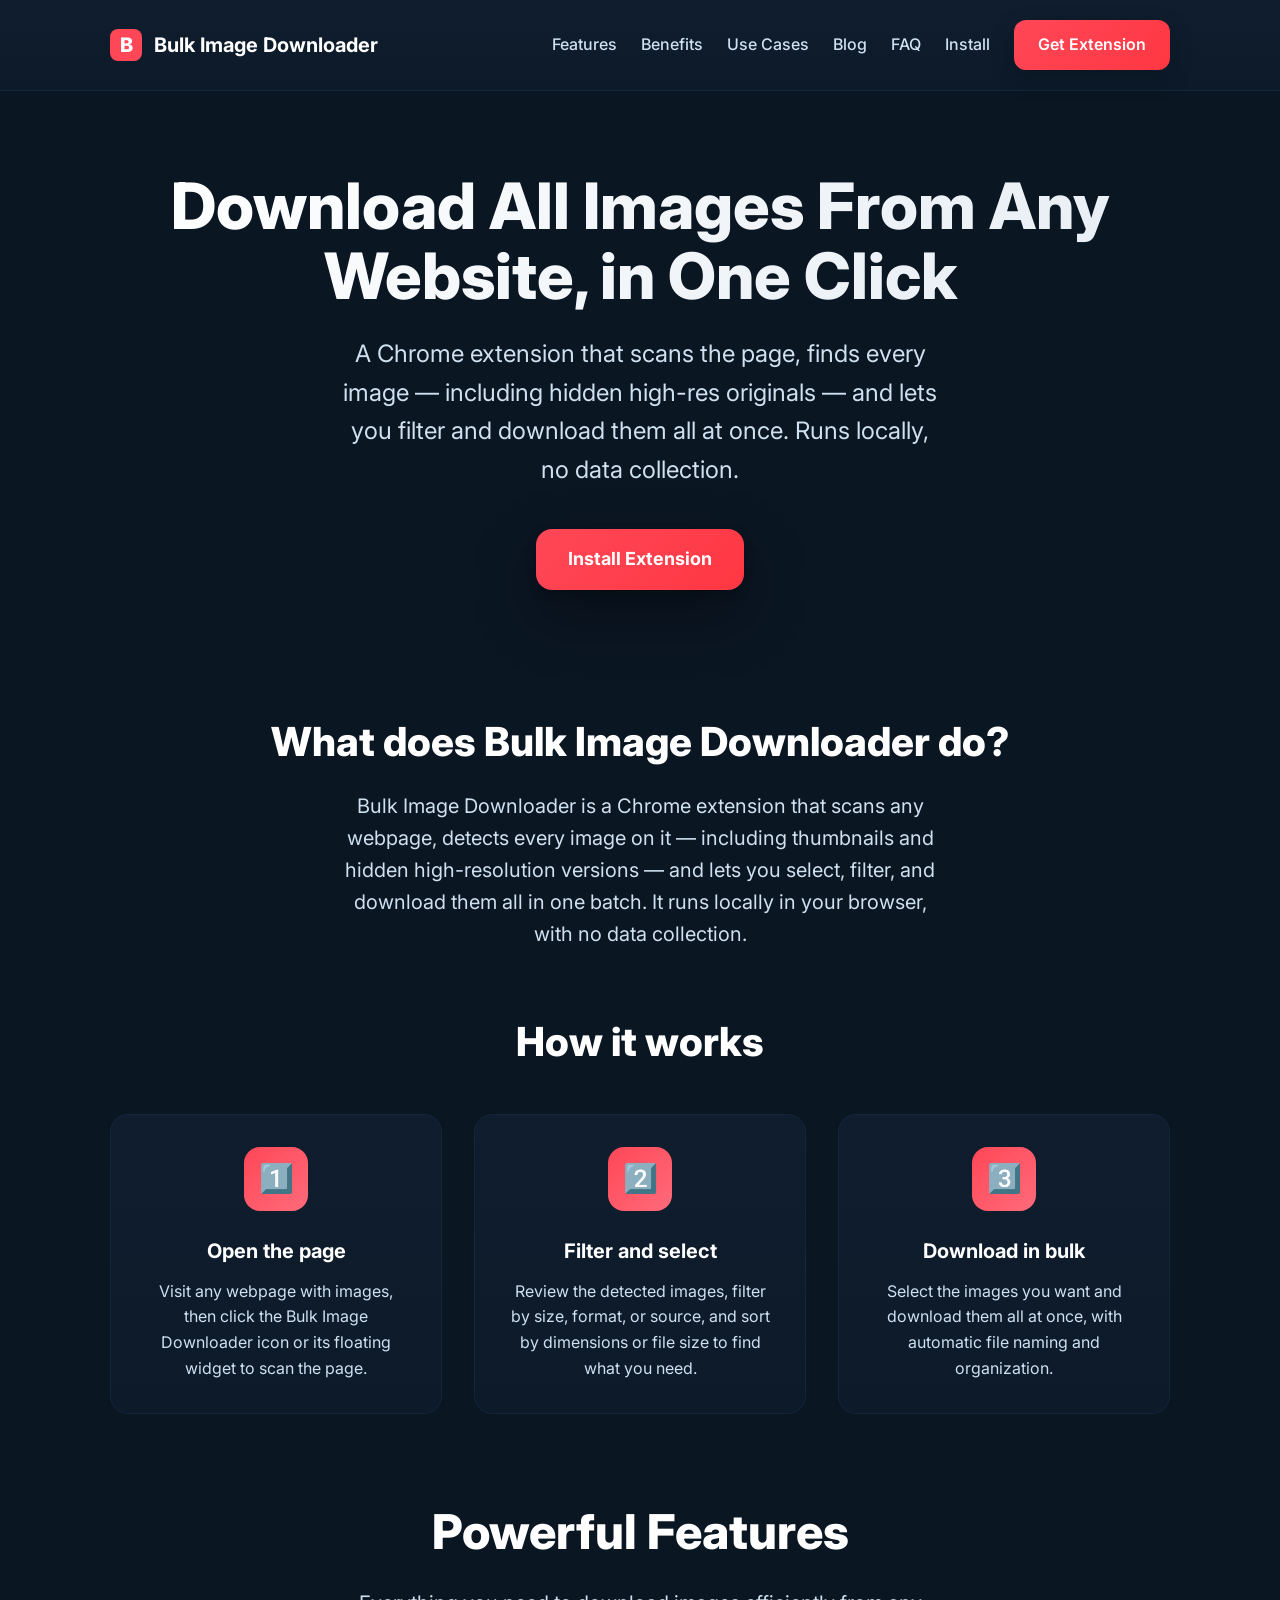
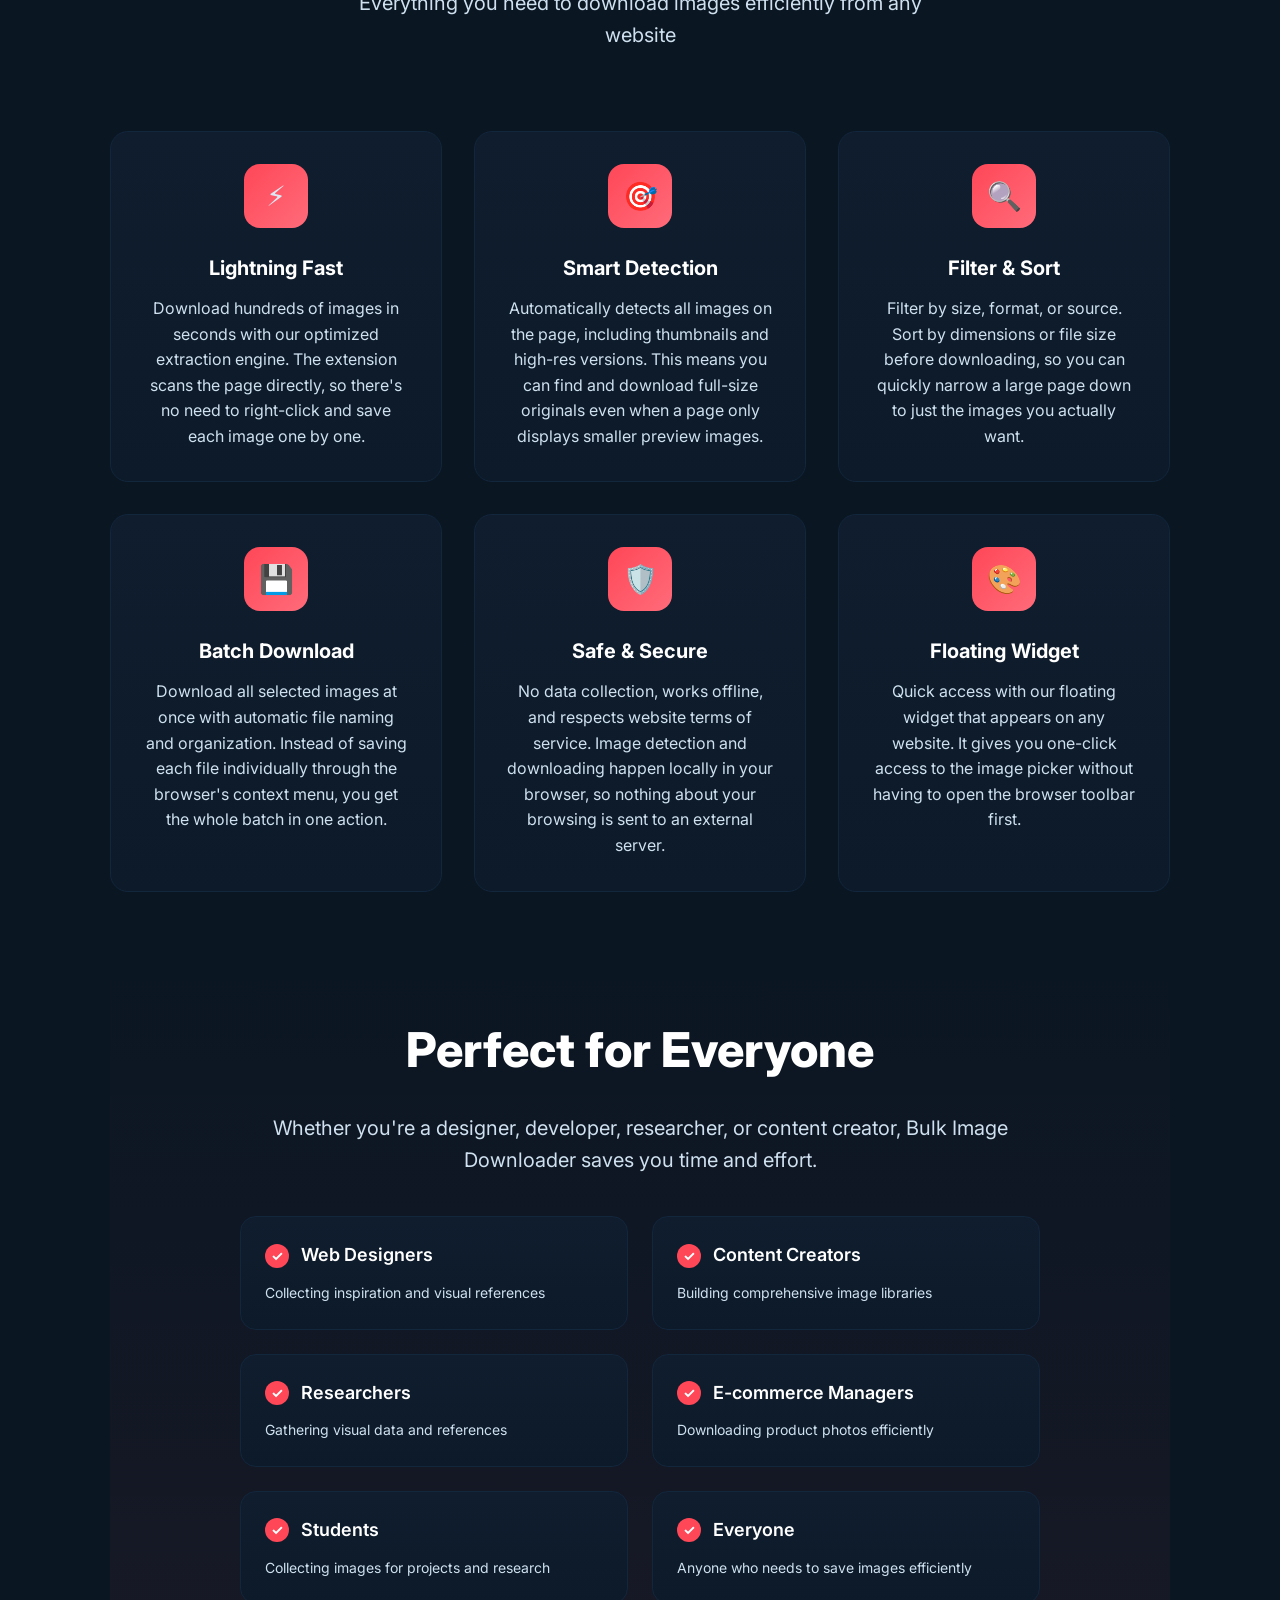
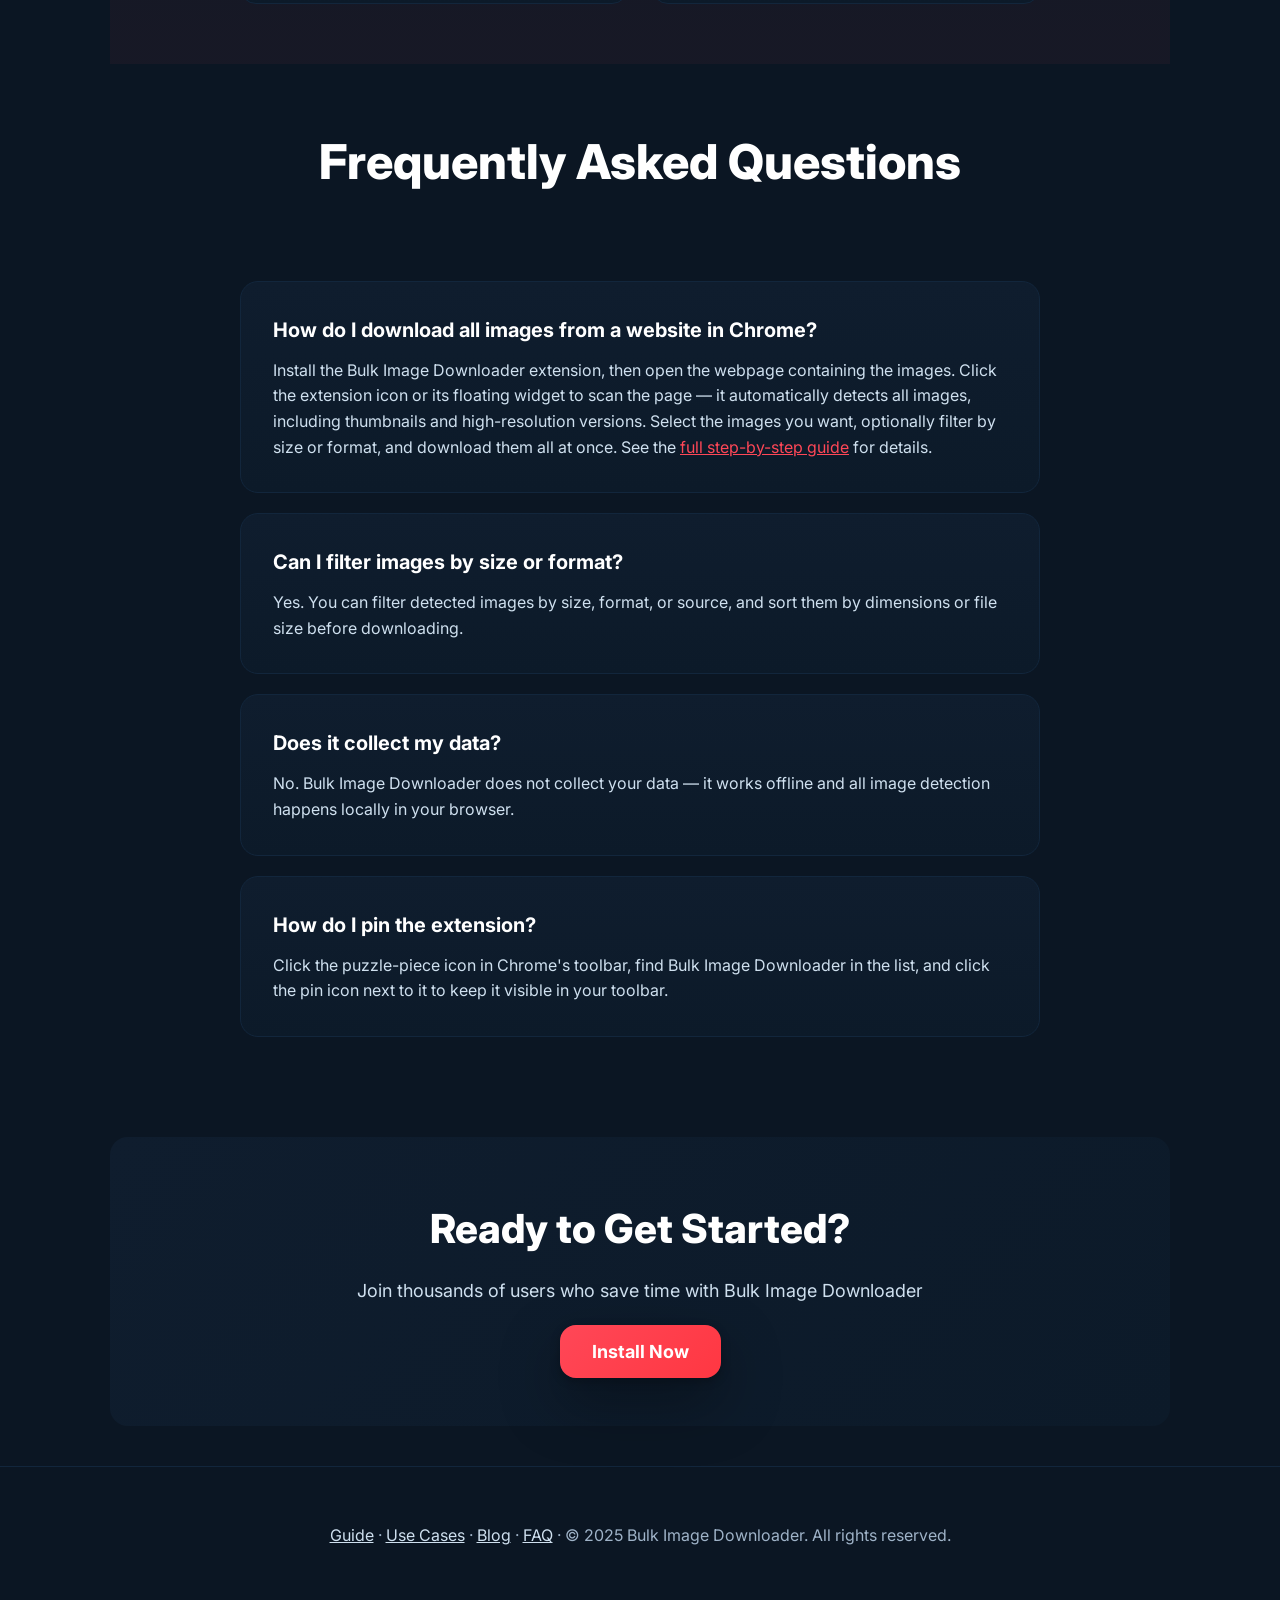
==== commit 46cd49f5: "content: add blog section with 3 articles, link from nav/footer, update sitemap Adds /blog/ with a l" ====
--- a/index.html
+++ b/index.html
@@ -486,6 +486,7 @@
         <a href="#features" class="nav-link">Features</a>
         <a href="#benefits" class="nav-link">Benefits</a>
         <a href="/use-cases/" class="nav-link">Use Cases</a>
+        <a href="/blog/" class="nav-link">Blog</a>
         <a href="/faq/" class="nav-link">FAQ</a>
         <a href="/install" class="nav-link">Install</a>
         <a href="https://chromewebstore.google.com/detail/bulk-image-downloader/kbafpfajhhaeilcldcmmjbgjlecnbfgj" class="cta-button" target="_blank">Get Extension</a>
@@ -663,7 +664,7 @@
   </main>
 
   <footer class="footer">
-    <p><a href="/guide/">Guide</a> · <a href="/use-cases/">Use Cases</a> · <a href="/faq/">FAQ</a> · © 2025 Bulk Image Downloader. All rights reserved.</p>
+    <p><a href="/guide/">Guide</a> · <a href="/use-cases/">Use Cases</a> · <a href="/blog/">Blog</a> · <a href="/faq/">FAQ</a> · © 2025 Bulk Image Downloader. All rights reserved.</p>
   </footer>
 </body>
 </html>
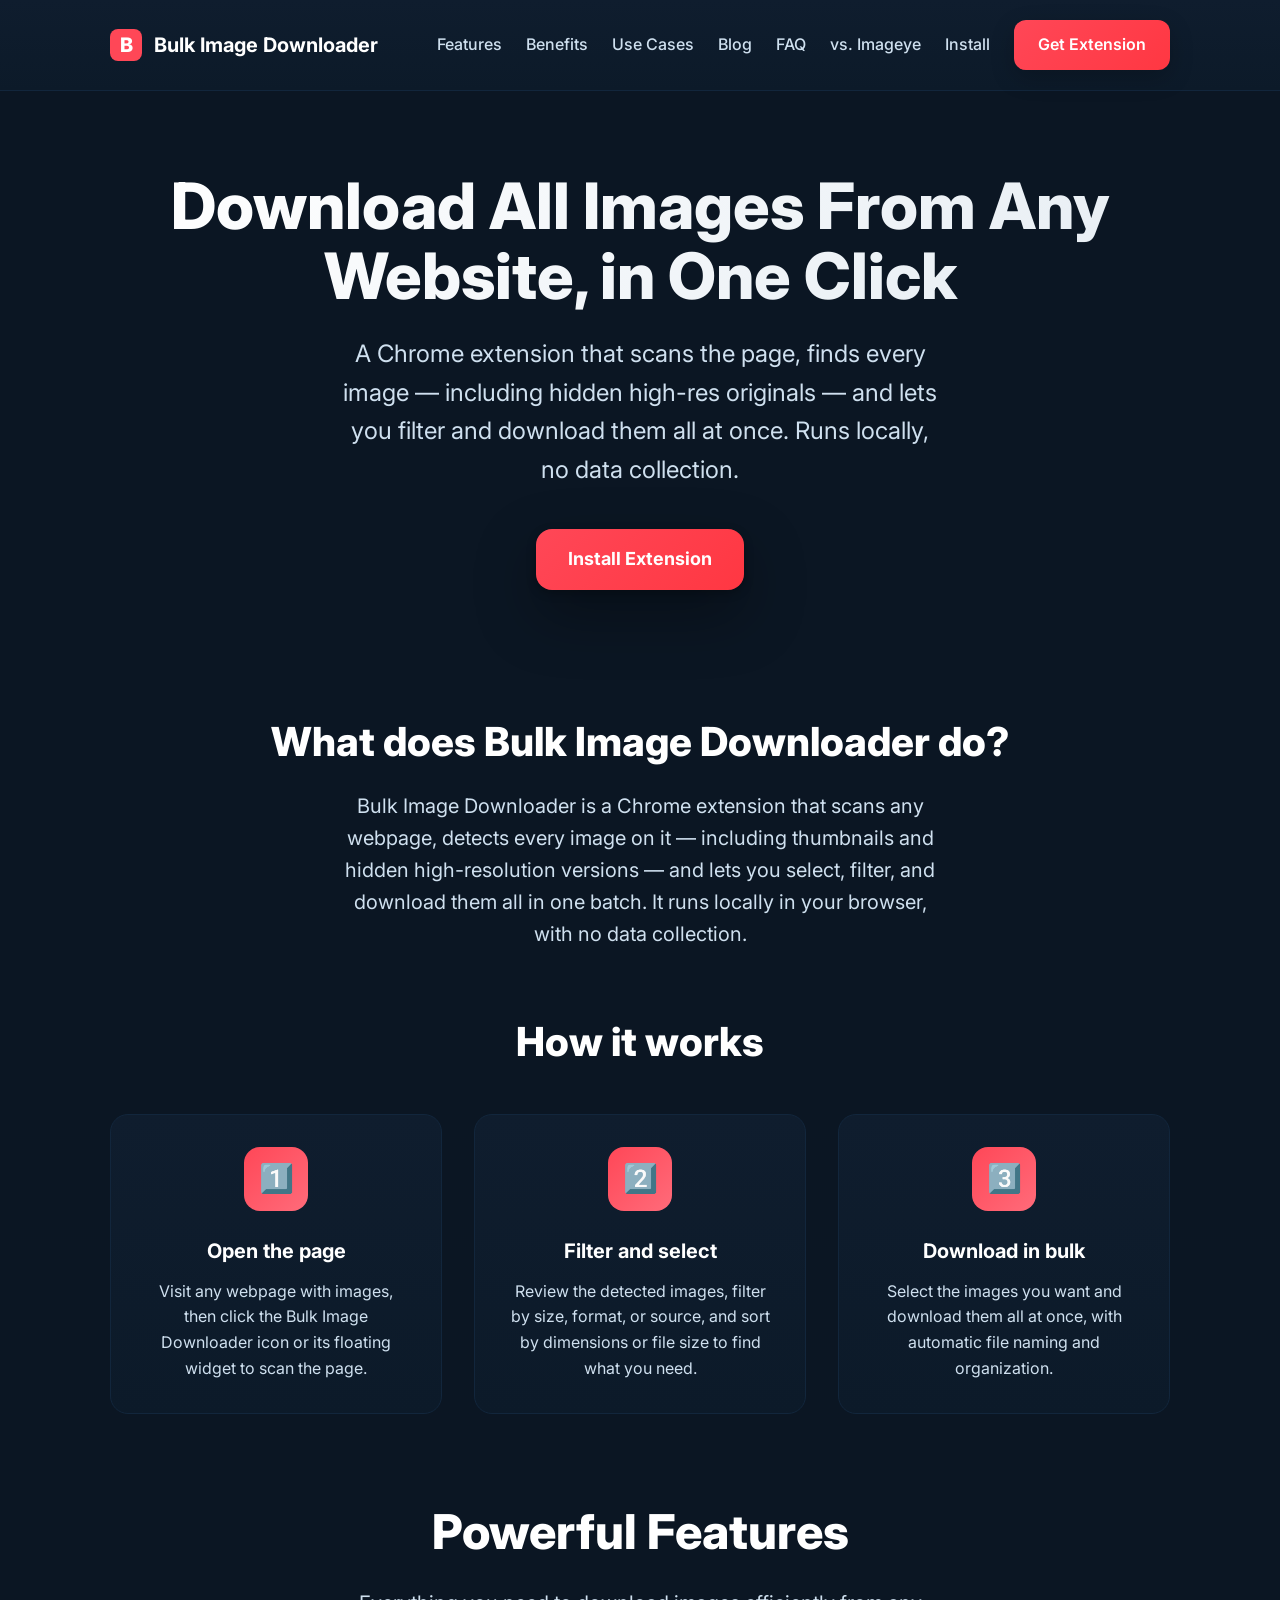
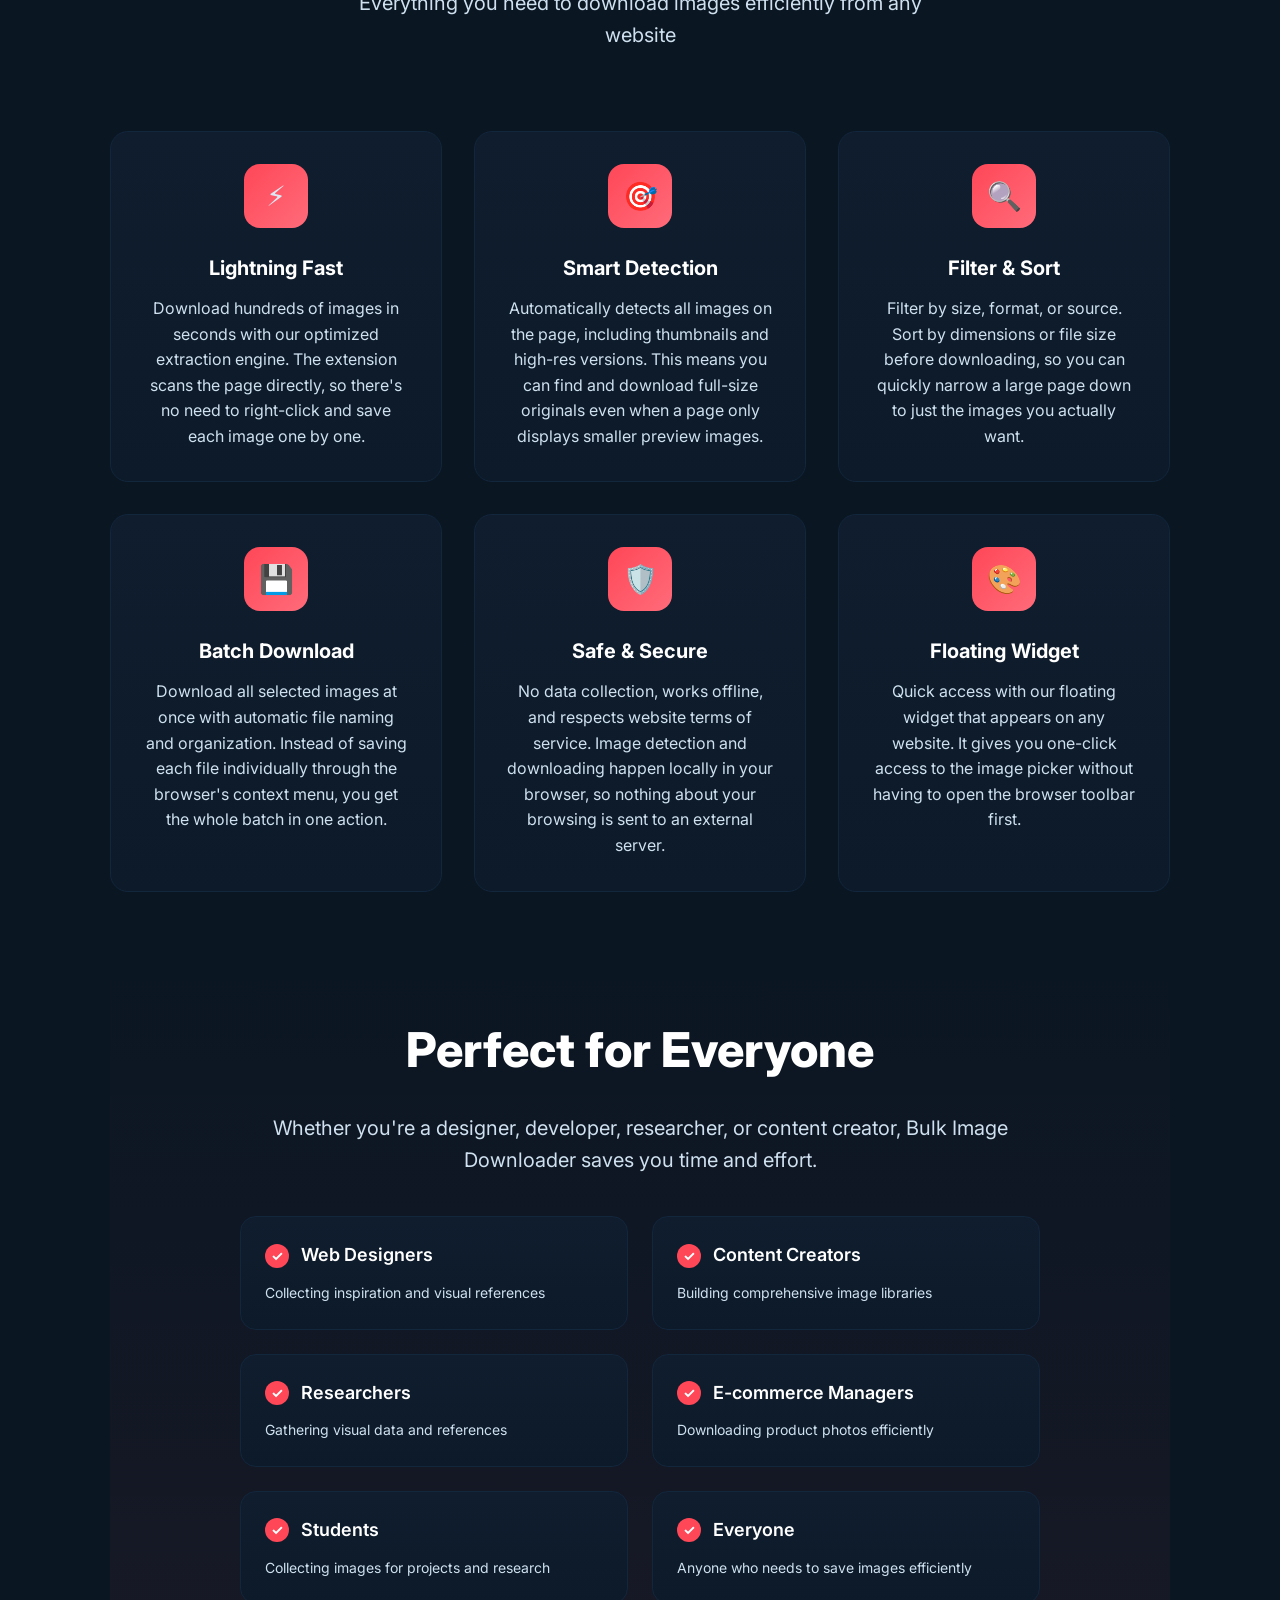
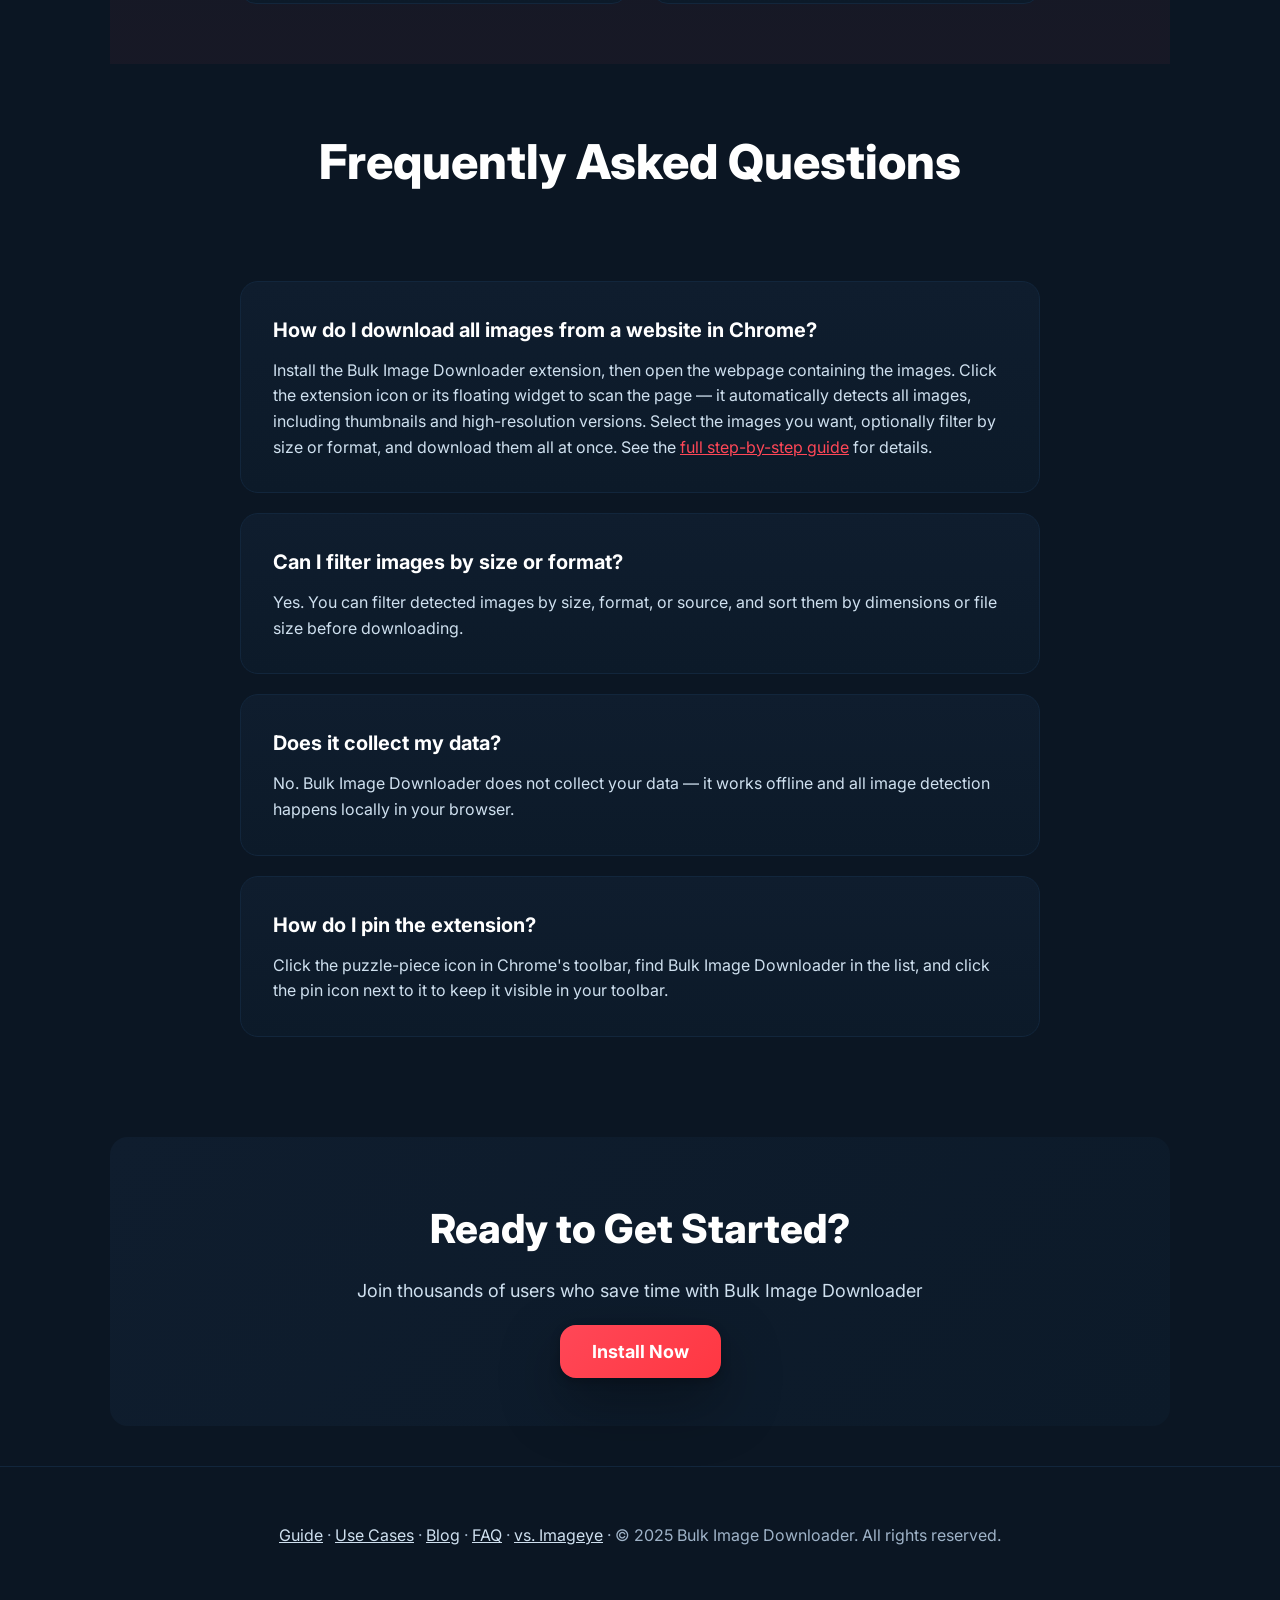
==== commit 982cc029: "content(seo): add named comparison page vs. Imageye Built from internal competitor research (competi" ====
--- a/index.html
+++ b/index.html
@@ -488,6 +488,7 @@
         <a href="/use-cases/" class="nav-link">Use Cases</a>
         <a href="/blog/" class="nav-link">Blog</a>
         <a href="/faq/" class="nav-link">FAQ</a>
+        <a href="/vs-imageye/" class="nav-link">vs. Imageye</a>
         <a href="/install" class="nav-link">Install</a>
         <a href="https://chromewebstore.google.com/detail/bulk-image-downloader/kbafpfajhhaeilcldcmmjbgjlecnbfgj" class="cta-button" target="_blank">Get Extension</a>
       </nav>
@@ -664,7 +665,7 @@
   </main>
 
   <footer class="footer">
-    <p><a href="/guide/">Guide</a> · <a href="/use-cases/">Use Cases</a> · <a href="/blog/">Blog</a> · <a href="/faq/">FAQ</a> · © 2025 Bulk Image Downloader. All rights reserved.</p>
+    <p><a href="/guide/">Guide</a> · <a href="/use-cases/">Use Cases</a> · <a href="/blog/">Blog</a> · <a href="/faq/">FAQ</a> · <a href="/vs-imageye/">vs. Imageye</a> · © 2025 Bulk Image Downloader. All rights reserved.</p>
   </footer>
 </body>
 </html>
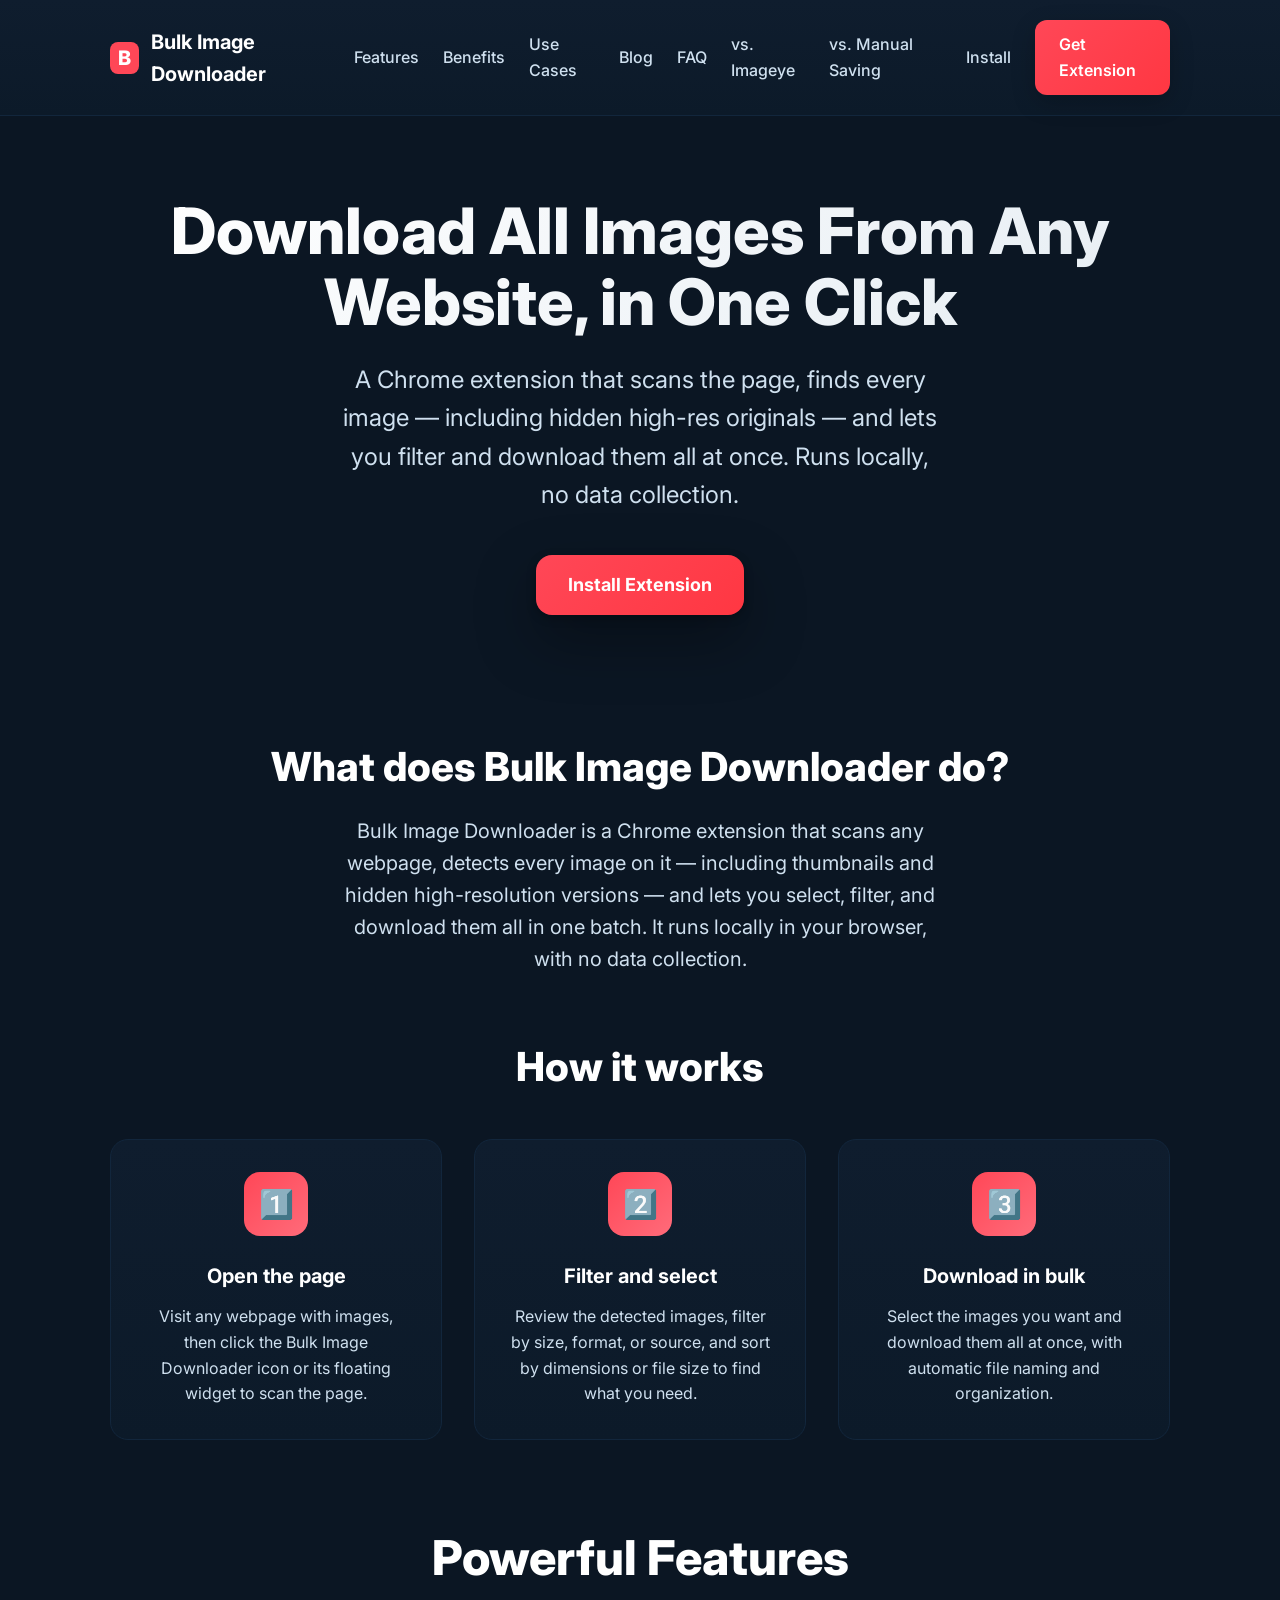
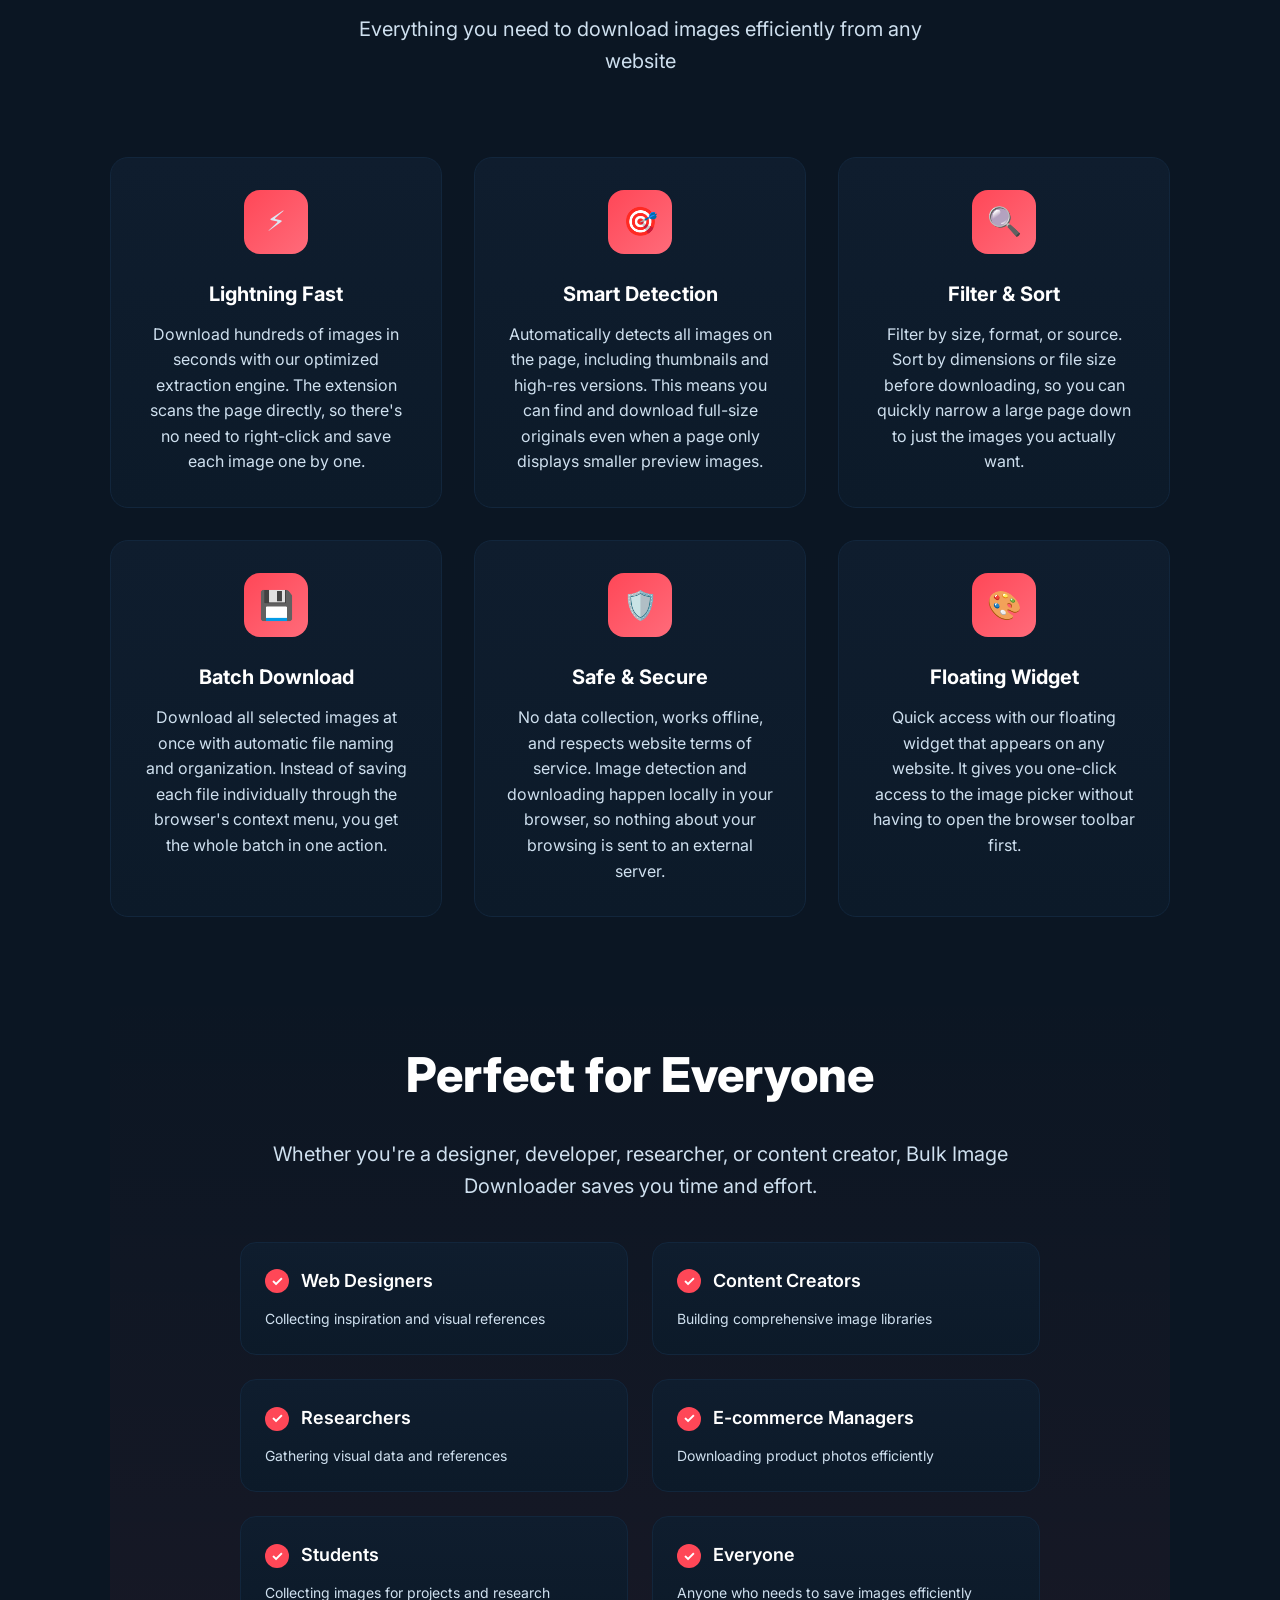
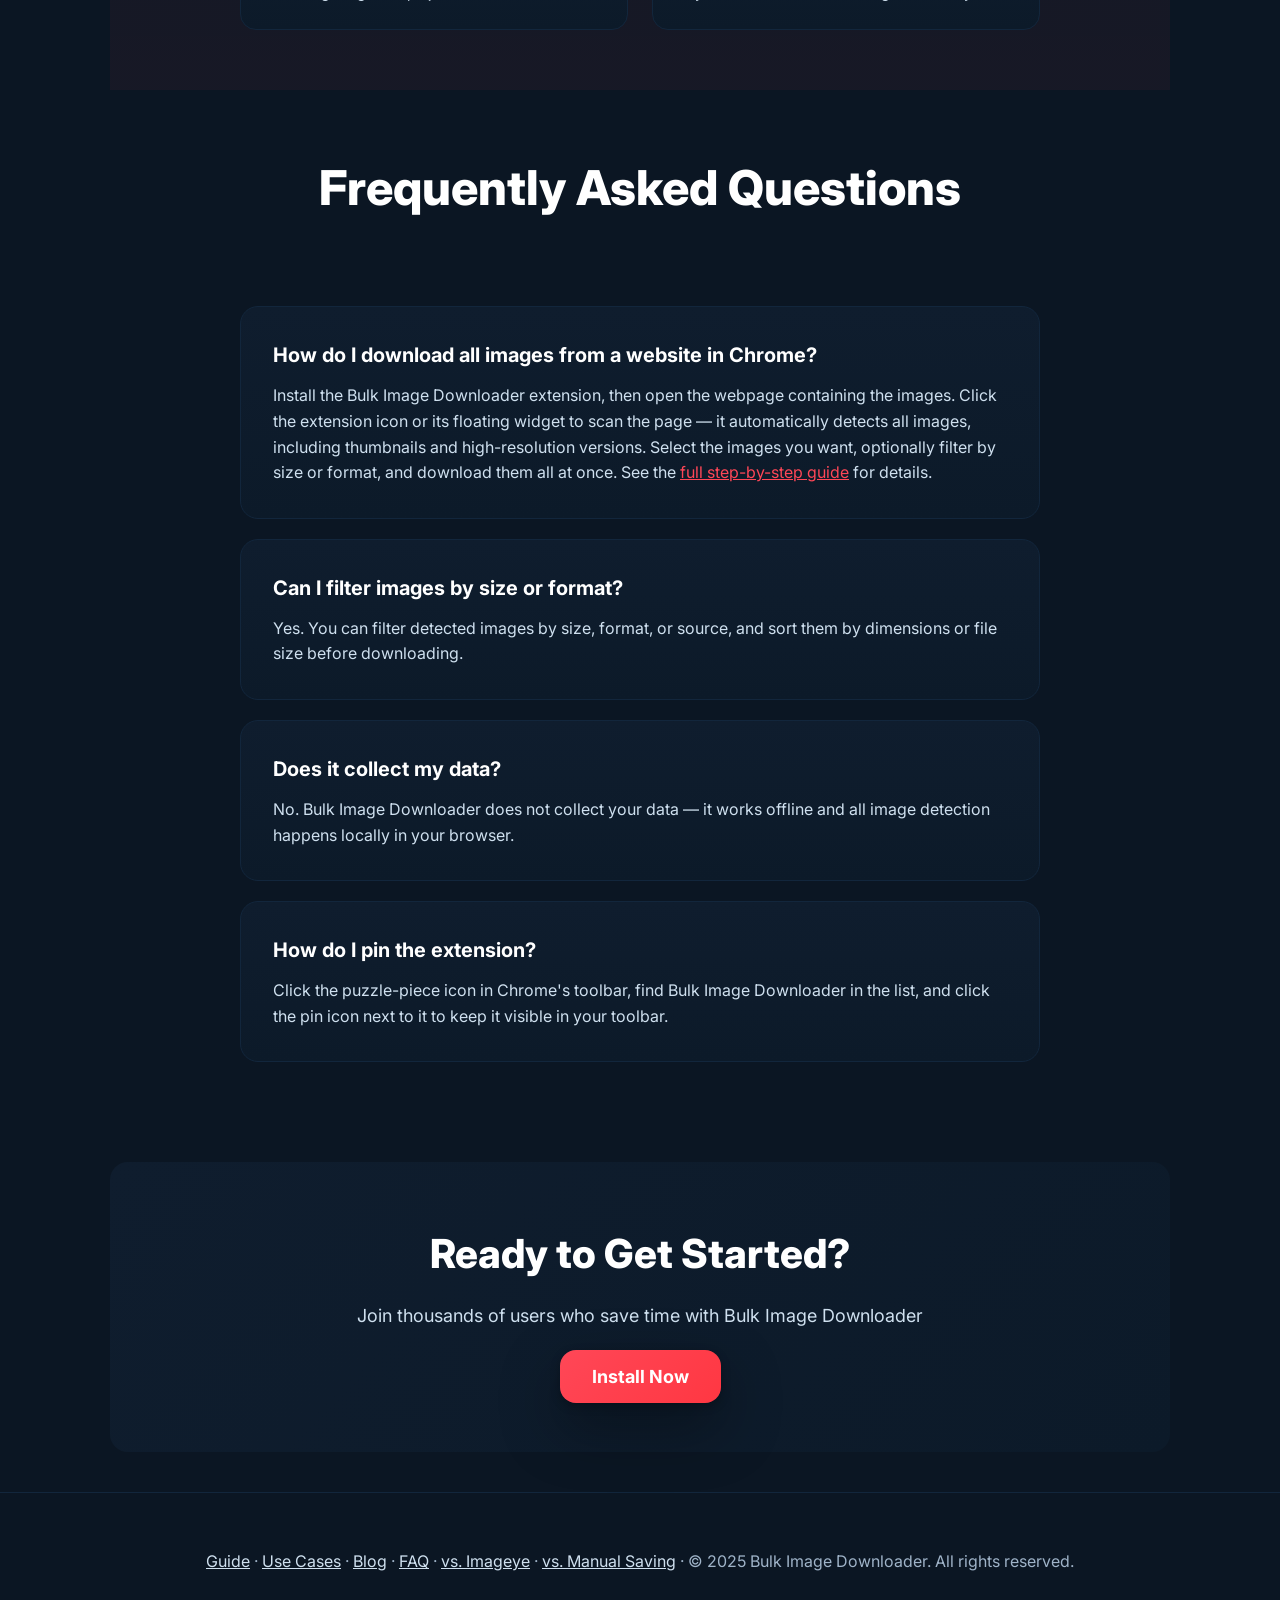
==== commit 23422ccf: "content(seo): tighten vs-imageye honesty, add vs-manual-saving comparison Per user review: removed I" ====
--- a/index.html
+++ b/index.html
@@ -489,6 +489,7 @@
         <a href="/blog/" class="nav-link">Blog</a>
         <a href="/faq/" class="nav-link">FAQ</a>
         <a href="/vs-imageye/" class="nav-link">vs. Imageye</a>
+        <a href="/vs-manual-saving/" class="nav-link">vs. Manual Saving</a>
         <a href="/install" class="nav-link">Install</a>
         <a href="https://chromewebstore.google.com/detail/bulk-image-downloader/kbafpfajhhaeilcldcmmjbgjlecnbfgj" class="cta-button" target="_blank">Get Extension</a>
       </nav>
@@ -665,7 +666,7 @@
   </main>
 
   <footer class="footer">
-    <p><a href="/guide/">Guide</a> · <a href="/use-cases/">Use Cases</a> · <a href="/blog/">Blog</a> · <a href="/faq/">FAQ</a> · <a href="/vs-imageye/">vs. Imageye</a> · © 2025 Bulk Image Downloader. All rights reserved.</p>
+    <p><a href="/guide/">Guide</a> · <a href="/use-cases/">Use Cases</a> · <a href="/blog/">Blog</a> · <a href="/faq/">FAQ</a> · <a href="/vs-imageye/">vs. Imageye</a> · <a href="/vs-manual-saving/">vs. Manual Saving</a> · © 2025 Bulk Image Downloader. All rights reserved.</p>
   </footer>
 </body>
 </html>
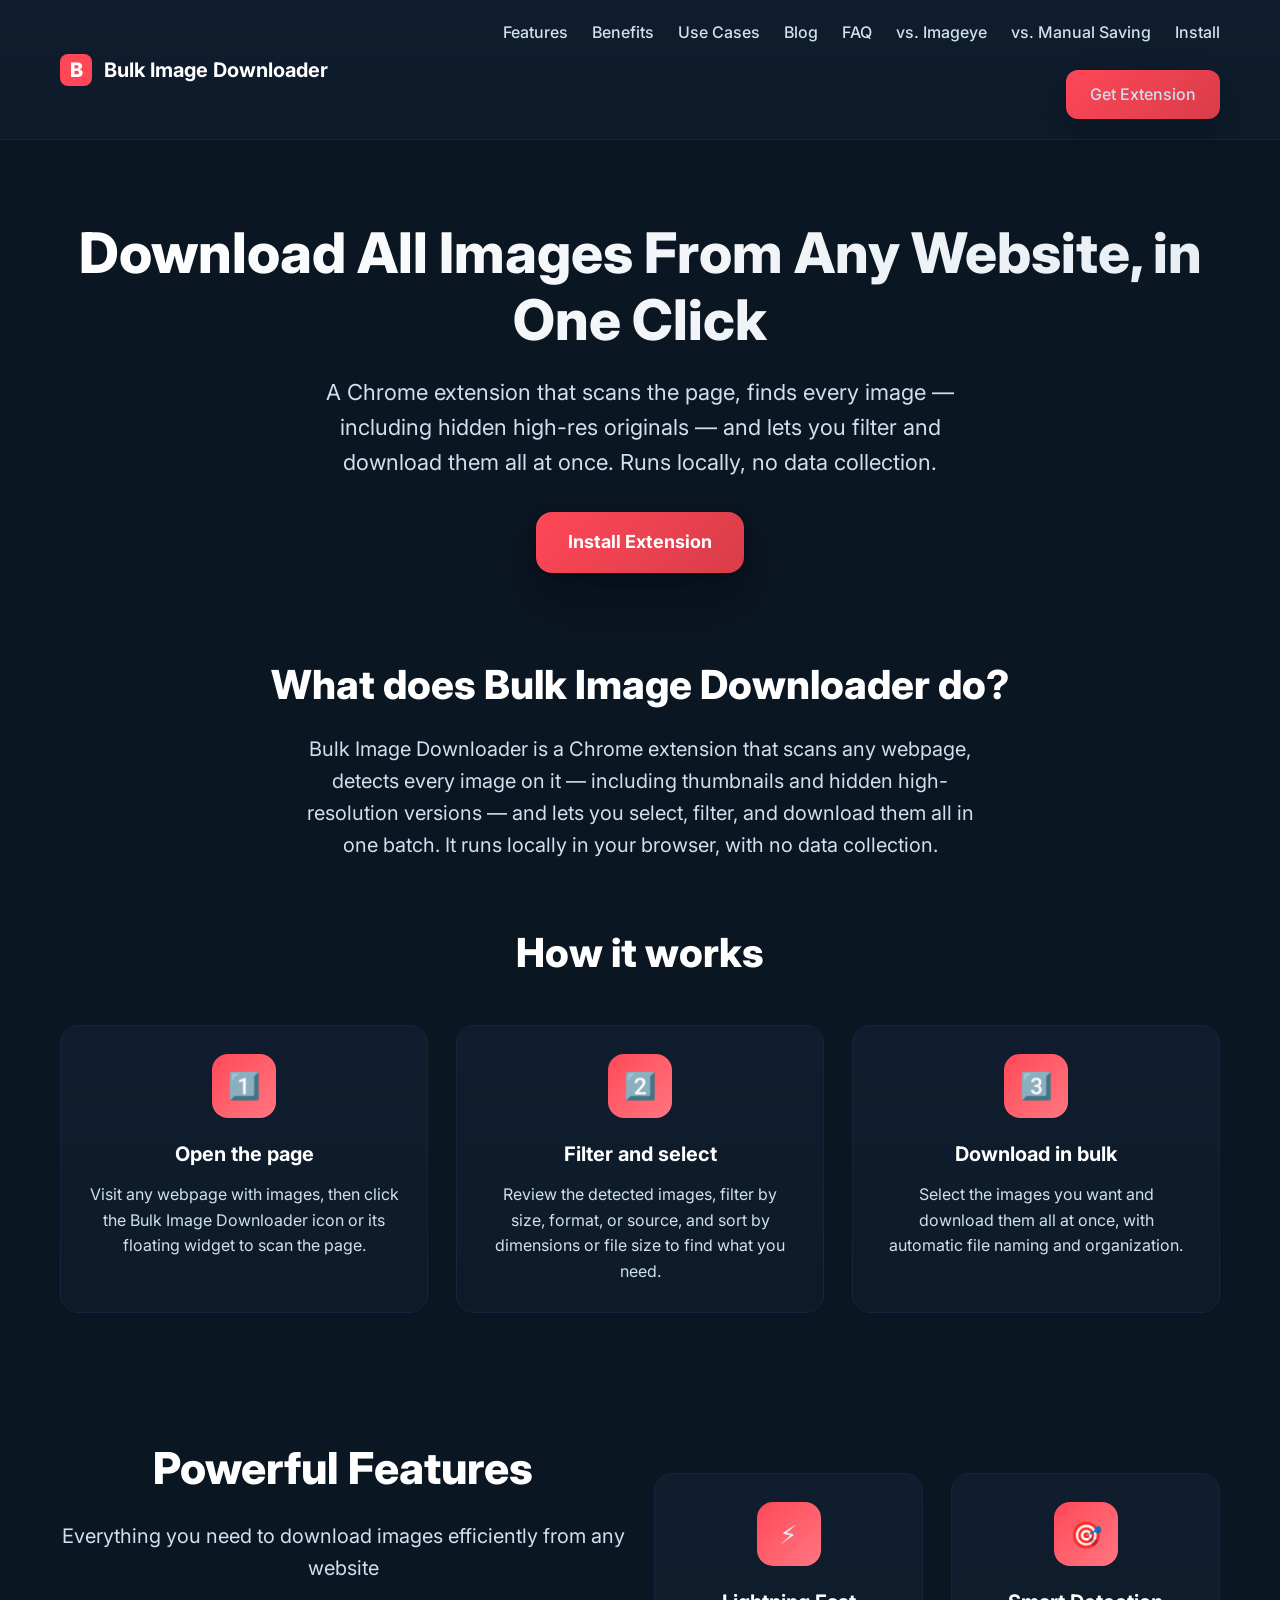
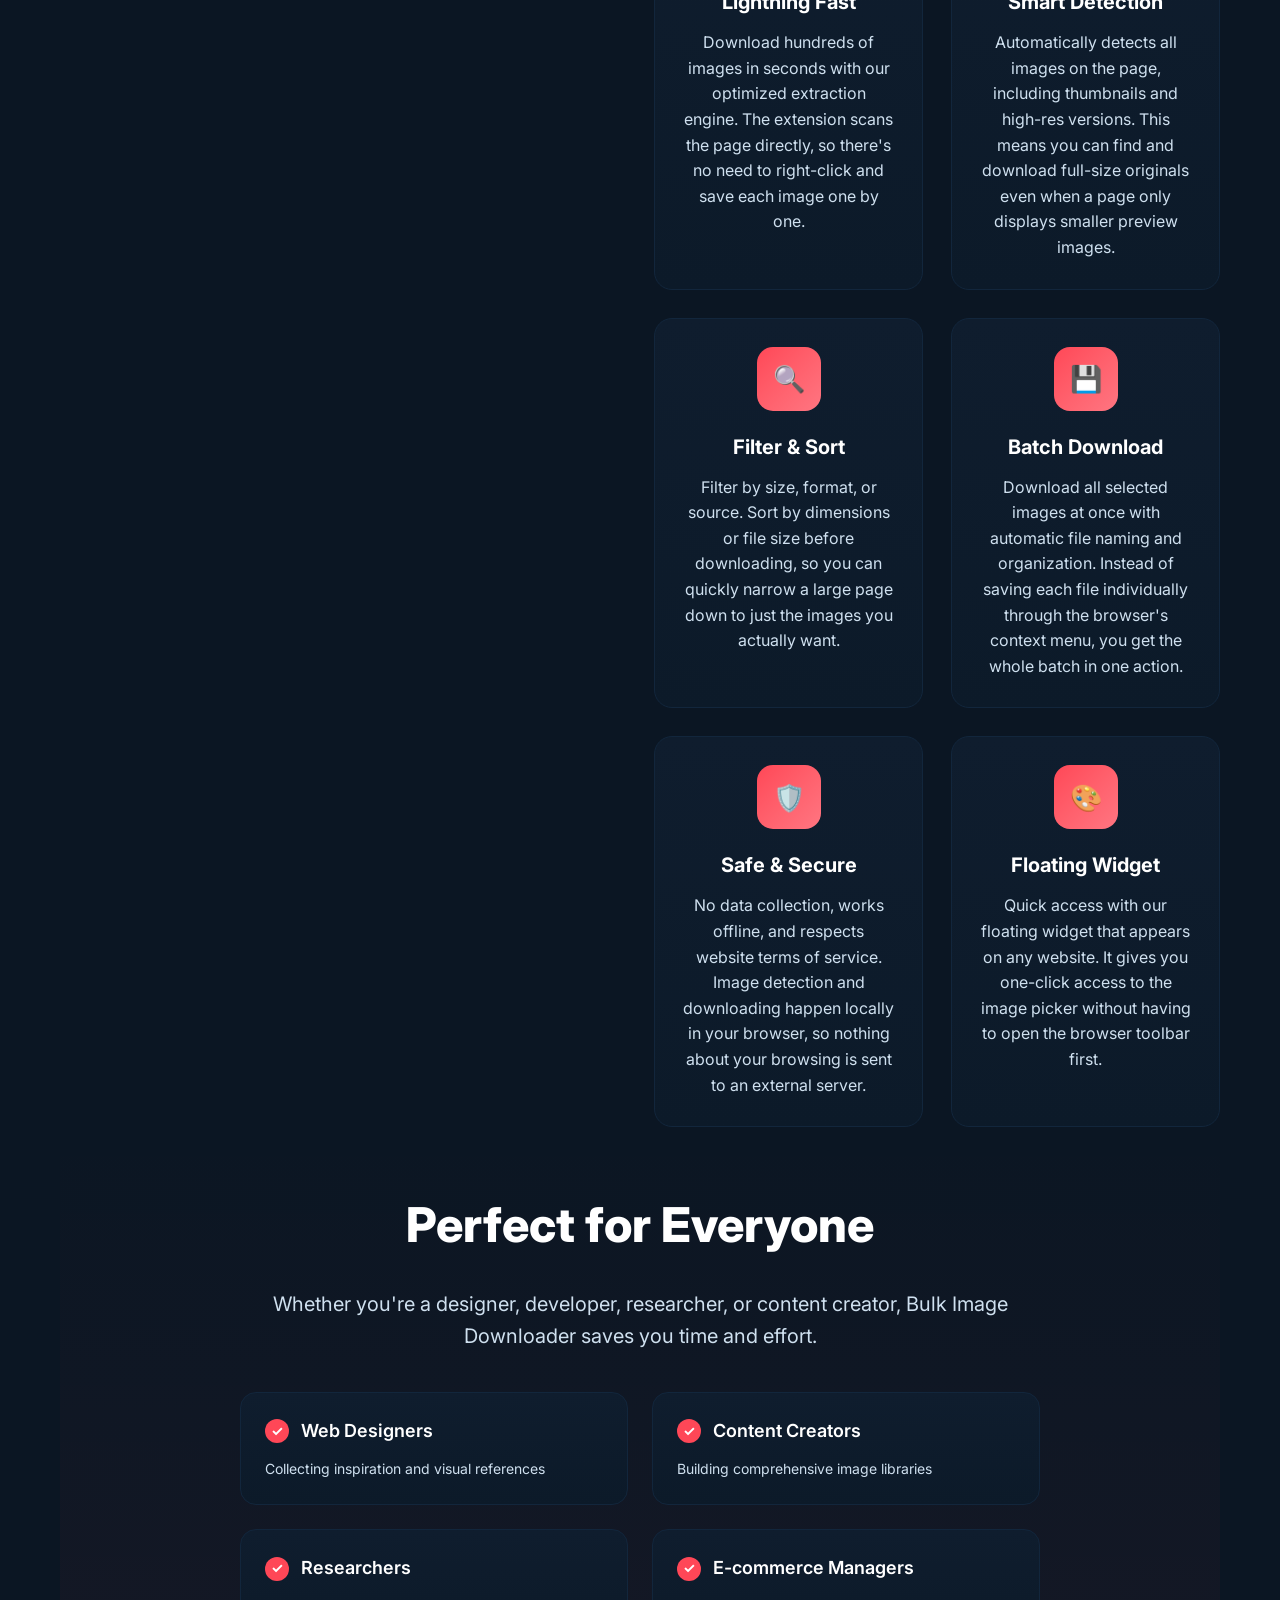
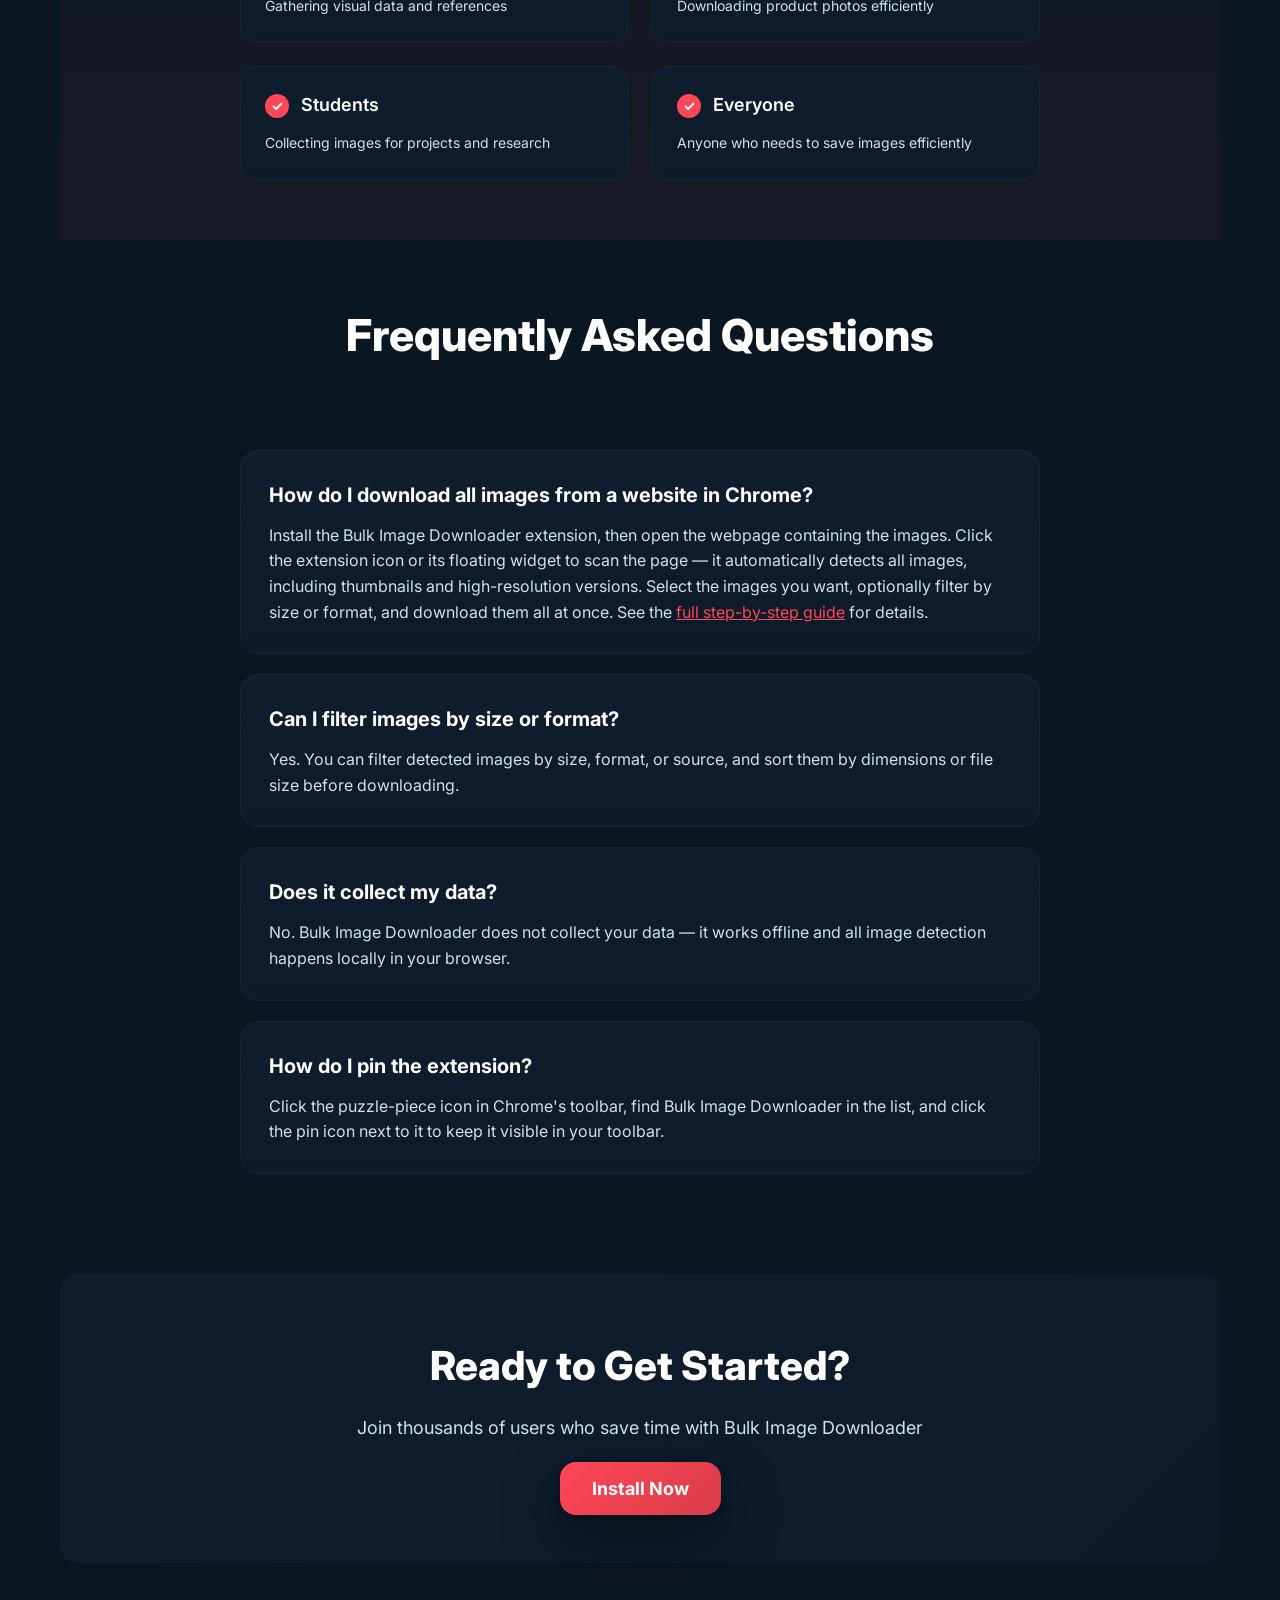
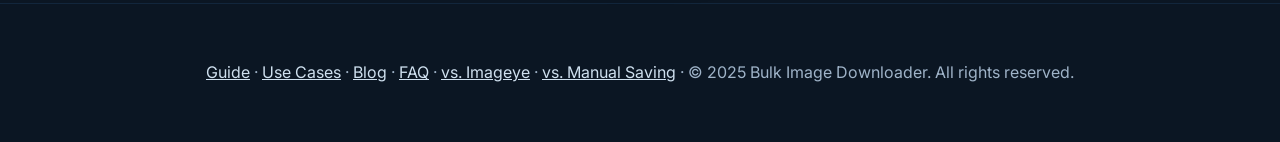
==== commit 45435212: "feat(css): roll out shared mobile-responsive base.css across all pages Replace the copy-pasted per-p" ====
--- a/index.html
+++ b/index.html
@@ -45,251 +45,16 @@
   <link rel="preconnect" href="https://fonts.gstatic.com" crossorigin>
   <link href="https://fonts.googleapis.com/css2?family=Inter:wght@400;500;600;700;800&display=swap" rel="stylesheet">
 
+  <link rel="stylesheet" href="/shared/base.css" />
   <style>
-    :root {
-      --brand: #0A1625;
-      --body: #0b1623;
-      --card-bg: #0f1d2e;
-      --card-bg-2: #0c1a29;
-      --card-border: #12263c;
-      --text-hero: #e6edf3;
-      --text-muted: #cfe0ef;
-      --muted: #9fb3c8;
-      --accent: #ff4757;
-      --accent-hover: #ff3742;
-      --accent-light: #ff6b7a;
-      --radius: 18px;
-      --shadow: 0 24px 60px rgba(0,0,0,.35), 0 3px 10px rgba(0,0,0,.25);
-      --shadow-sm: 0 8px 25px rgba(0,0,0,.2);
-    }
-
-    * { box-sizing: border-box; }
-    html, body { height: 100%; }
-    body {
-      margin: 0;
-      font-family: Inter, system-ui, -apple-system, "Segoe UI", Roboto, Helvetica, Arial, sans-serif;
-      background: var(--body);
-      color: #dbe7f3;
-      line-height: 1.6;
-    }
-
-    /* Header */
-    .header {
-      background: linear-gradient(180deg, var(--card-bg), var(--card-bg-2));
-      border-bottom: 1px solid var(--card-border);
-      padding: 20px 0;
-      position: sticky;
-      top: 0;
-      z-index: 100;
-    }
-
-    .header-content {
-      max-width: 1100px;
-      margin: 0 auto;
-      padding: 0 20px;
-      display: flex;
-      align-items: center;
-      justify-content: space-between;
-    }
-
-    .logo {
-      display: flex;
-      align-items: center;
-      gap: 12px;
-      font-size: 20px;
-      font-weight: 700;
-      color: #fff;
-      text-decoration: none;
-    }
-
-    .logo-icon {
-      width: 32px;
-      height: 32px;
-      background: var(--accent);
-      border-radius: 8px;
-      display: flex;
-      align-items: center;
-      justify-content: center;
-      color: white;
-      font-weight: 800;
-    }
-
-    .nav {
-      display: flex;
-      gap: 24px;
-      align-items: center;
-    }
-
-    .nav-link {
-      color: var(--text-muted);
-      text-decoration: none;
-      font-weight: 500;
-      transition: color 0.2s;
-    }
-
-    .nav-link:hover {
-      color: #fff;
-    }
-
-    .cta-button {
-      background: linear-gradient(135deg, var(--accent), var(--accent-hover));
-      color: white;
-      padding: 12px 24px;
-      border-radius: 12px;
-      text-decoration: none;
-      font-weight: 600;
-      transition: all 0.2s;
-      box-shadow: var(--shadow-sm);
-    }
-
-    .cta-button:hover {
-      transform: translateY(-2px);
-      box-shadow: 0 12px 35px rgba(255, 71, 87, 0.3);
-    }
-
-    /* Main content */
-    .main {
-      max-width: 1100px;
-      margin: 0 auto;
-      padding: 0 20px;
-    }
-
-    /* Hero section */
-    .hero {
-      text-align: center;
-      padding: 80px 0 100px;
-    }
-
-    .hero h1 {
-      font-size: clamp(36px, 6vw, 64px);
-      font-weight: 800;
-      line-height: 1.1;
-      margin: 0 0 24px;
-      background: linear-gradient(135deg, #fff, var(--text-hero));
-      -webkit-background-clip: text;
-      -webkit-text-fill-color: transparent;
-      background-clip: text;
-    }
-
-    .hero p {
-      font-size: clamp(18px, 2.5vw, 24px);
-      color: var(--text-muted);
-      margin: 0 0 40px;
-      max-width: 600px;
-      margin-left: auto;
-      margin-right: auto;
-    }
-
-    .hero-cta {
-      display: flex;
-      gap: 16px;
-      justify-content: center;
-      flex-wrap: wrap;
-    }
-
-    .btn-primary {
-      background: linear-gradient(135deg, var(--accent), var(--accent-hover));
-      color: white;
-      padding: 16px 32px;
-      border-radius: 16px;
-      text-decoration: none;
-      font-weight: 700;
-      font-size: 18px;
-      transition: all 0.2s;
-      box-shadow: var(--shadow);
-    }
-
-    .btn-primary:hover {
-      transform: translateY(-3px);
-      box-shadow: 0 20px 50px rgba(255, 71, 87, 0.4);
-    }
-
-    .btn-secondary {
-      background: transparent;
-      color: var(--text-muted);
-      padding: 16px 32px;
-      border: 2px solid var(--card-border);
-      border-radius: 16px;
-      text-decoration: none;
-      font-weight: 600;
-      font-size: 18px;
-      transition: all 0.2s;
-    }
-
-    .btn-secondary:hover {
-      border-color: var(--accent);
-      color: var(--accent);
-    }
-
     /* Features section */
-    .features {
-      padding: 60px 0;
-    }
-
     .section-header {
-      text-align: center;
       margin-bottom: 80px;
-    }
-
-    .section-title {
-      font-size: clamp(32px, 4vw, 48px);
-      font-weight: 800;
-      margin: 0 0 16px;
-      color: #fff;
-    }
-
-    .section-subtitle {
-      font-size: 20px;
-      color: var(--text-muted);
-      margin: 0;
-      max-width: 600px;
-      margin-left: auto;
-      margin-right: auto;
-    }
-
-    .features-grid {
-      display: grid;
-      grid-template-columns: repeat(auto-fit, minmax(300px, 1fr));
-      gap: 32px;
-      margin-top: 60px;
-    }
-
-    .feature-card {
-      background: linear-gradient(180deg, var(--card-bg), var(--card-bg-2));
-      border: 1px solid var(--card-border);
-      border-radius: var(--radius);
-      padding: 32px;
-      text-align: center;
-      transition: all 0.2s;
-    }
-
-    .feature-card:hover {
-      transform: translateY(-4px);
-      box-shadow: var(--shadow);
     }
 
     .feature-icon {
       width: 64px;
       height: 64px;
-      background: linear-gradient(135deg, var(--accent), var(--accent-light));
-      border-radius: 16px;
-      display: flex;
-      align-items: center;
-      justify-content: center;
-      margin: 0 auto 24px;
-      font-size: 28px;
-    }
-
-    .feature-title {
-      font-size: 20px;
-      font-weight: 700;
-      margin: 0 0 12px;
-      color: #fff;
-    }
-
-    .feature-description {
-      color: var(--text-muted);
-      margin: 0;
     }
 
     /* Benefits section */
@@ -318,27 +83,6 @@
       margin: 0 0 32px;
     }
 
-    .benefits-list {
-      list-style: none;
-      padding: 0;
-      margin: 0;
-    }
-
-    .benefits-list li {
-      display: flex;
-      align-items: center;
-      gap: 12px;
-      margin-bottom: 16px;
-      color: var(--text-muted);
-    }
-
-    .benefits-list li::before {
-      content: "✓";
-      color: var(--accent);
-      font-weight: 700;
-      font-size: 18px;
-    }
-
     .benefits-visual {
       text-align: center;
     }
@@ -350,67 +94,11 @@
       box-shadow: var(--shadow);
     }
 
-    /* CTA section */
-    .cta-section {
-      padding: 60px 0;
-      text-align: center;
-      background: linear-gradient(135deg, var(--card-bg), var(--card-bg-2));
-      border-radius: var(--radius);
-      margin: 40px 0;
-    }
-
-    .cta-section h2 {
-      font-size: clamp(28px, 4vw, 40px);
-      font-weight: 800;
-      margin: 0 0 16px;
-      color: #fff;
-    }
-
-    .cta-section p {
-      font-size: 18px;
-      color: var(--text-muted);
-      margin: 0 0 32px;
-    }
-
-    /* Footer */
-    .footer {
-      border-top: 1px solid var(--card-border);
-      padding: 40px 0;
-      text-align: center;
-      color: var(--muted);
-    }
-
-    .footer a {
-      color: var(--text-muted);
-    }
-
     /* Responsive */
     @media (max-width: 768px) {
-      .header-content {
-        flex-direction: column;
-        gap: 20px;
-      }
-
-      .nav {
-        gap: 16px;
-      }
-
-      .hero {
-        padding: 60px 0 80px;
-      }
-
-      .hero-cta {
-        flex-direction: column;
-        align-items: center;
-      }
-
       .benefits-content {
         grid-template-columns: 1fr;
         gap: 40px;
-      }
-
-      .features-grid {
-        grid-template-columns: 1fr;
       }
     }
   </style>
--- a/shared/base.css
+++ b/shared/base.css
@@ -0,0 +1,542 @@
+/* Shared base.css — common structure/behavior across all 4 product sites.
+   Only --accent is overridden per site; everything else stays identical so the
+   4 copies can be diffed/kept in sync. Load this BEFORE the page's own <style>
+   block, which should only contain what's unique to that page. */
+
+:root {
+  --brand: #0A1625;
+  --body: #0b1623;
+  --card-bg: #0f1d2e;
+  --card-bg-2: #0c1a29;
+  --card-border: #12263c;
+  --text-hero: #e6edf3;
+  --text-muted: #cfe0ef;
+  --muted: #9fb3c8;
+  --radius: 18px;
+  --accent: #ff4757; /* bulk-image-downloader brand color (overridden from the shared default) */
+  --accent-hover: color-mix(in srgb, var(--accent) 85%, black);
+  --accent-light: color-mix(in srgb, var(--accent) 75%, white);
+  --shadow: 0 24px 60px rgba(0, 0, 0, .35), 0 3px 10px rgba(0, 0, 0, .25);
+  --shadow-sm: 0 8px 25px rgba(0, 0, 0, .2);
+  --container-max: 1200px;
+  --gap-section: clamp(40px, 8vw, 80px);
+}
+
+* { box-sizing: border-box; }
+html, body { height: 100%; }
+body {
+  margin: 0;
+  font-family: Inter, system-ui, -apple-system, "Segoe UI", Roboto, Helvetica, Arial, sans-serif;
+  background: var(--body);
+  color: #dbe7f3;
+  line-height: 1.6;
+}
+
+/* ---------- Shared layout containers ---------- */
+
+.wrap,
+.main {
+  max-width: var(--container-max);
+  margin: 0 auto;
+  padding: 0 20px;
+}
+
+.article {
+  max-width: 780px;
+  margin: 0 auto;
+}
+
+/* ---------- Header / nav ---------- */
+
+.header {
+  background: linear-gradient(180deg, var(--card-bg), var(--card-bg-2));
+  border-bottom: 1px solid var(--card-border);
+  padding: 20px 0;
+  position: sticky;
+  top: 0;
+  z-index: 100;
+}
+
+.header-content {
+  max-width: var(--container-max);
+  margin: 0 auto;
+  padding: 0 20px;
+  display: flex;
+  align-items: center;
+  justify-content: space-between;
+  gap: 16px;
+}
+
+.logo {
+  display: flex;
+  align-items: center;
+  gap: 12px;
+  font-size: 20px;
+  font-weight: 700;
+  color: #fff;
+  text-decoration: none;
+  flex-shrink: 0;
+}
+
+.logo-icon {
+  width: 32px;
+  height: 32px;
+  background: var(--accent);
+  border-radius: 8px;
+  display: flex;
+  align-items: center;
+  justify-content: center;
+  color: white;
+  font-weight: 800;
+  flex-shrink: 0;
+}
+
+.nav {
+  display: flex;
+  gap: 24px;
+  align-items: center;
+  flex-wrap: wrap;
+  justify-content: flex-end;
+}
+
+.nav-link,
+.nav a {
+  color: var(--text-muted);
+  text-decoration: none;
+  font-weight: 500;
+  transition: color 0.2s;
+}
+
+.nav-link:hover,
+.nav a:hover {
+  color: #fff;
+}
+
+.cta-button {
+  background: linear-gradient(135deg, var(--accent), var(--accent-hover));
+  color: white;
+  padding: 12px 24px;
+  border-radius: 12px;
+  text-decoration: none;
+  font-weight: 600;
+  transition: all 0.2s;
+  box-shadow: var(--shadow-sm);
+  white-space: nowrap;
+}
+
+.cta-button:hover {
+  transform: translateY(-2px);
+  box-shadow: 0 12px 35px rgba(0, 0, 0, 0.3);
+}
+
+/* ---------- Hero ---------- */
+
+.hero {
+  text-align: center;
+  padding: 80px 0 60px;
+}
+
+.hero h1 {
+  font-size: clamp(30px, 5vw, 56px);
+  font-weight: 800;
+  line-height: 1.2;
+  margin: 0 0 20px;
+  background: linear-gradient(135deg, #fff, var(--text-hero));
+  -webkit-background-clip: text;
+  -webkit-text-fill-color: transparent;
+  background-clip: text;
+}
+
+.hero .meta {
+  color: var(--muted);
+  font-size: 15px;
+  margin-bottom: 20px;
+}
+
+.hero p {
+  font-size: clamp(17px, 2.5vw, 22px);
+  color: var(--text-muted);
+  margin: 0 0 32px;
+  max-width: 680px;
+  margin-left: auto;
+  margin-right: auto;
+}
+
+.hero-cta {
+  display: flex;
+  gap: 16px;
+  justify-content: center;
+  flex-wrap: wrap;
+}
+
+.btn-primary {
+  background: linear-gradient(135deg, var(--accent), var(--accent-hover));
+  color: white;
+  padding: 16px 32px;
+  border-radius: 16px;
+  text-decoration: none;
+  font-weight: 700;
+  font-size: 18px;
+  transition: all 0.2s;
+  box-shadow: var(--shadow);
+  text-align: center;
+}
+
+.btn-primary:hover {
+  transform: translateY(-3px);
+  box-shadow: 0 20px 50px rgba(0, 0, 0, 0.4);
+}
+
+.btn-secondary {
+  background: transparent;
+  color: var(--text-muted);
+  padding: 16px 32px;
+  border: 2px solid var(--card-border);
+  border-radius: 16px;
+  text-decoration: none;
+  font-weight: 600;
+  font-size: 18px;
+  transition: all 0.2s;
+  text-align: center;
+}
+
+.btn-secondary:hover {
+  border-color: var(--accent);
+  color: var(--accent);
+}
+
+/* ---------- Section headers ---------- */
+
+.section-header {
+  text-align: center;
+  margin-bottom: 60px;
+}
+
+.section-title {
+  font-size: clamp(28px, 4vw, 44px);
+  font-weight: 800;
+  margin: 0 0 16px;
+  color: #fff;
+}
+
+.section-subtitle {
+  font-size: clamp(16px, 2vw, 20px);
+  color: var(--text-muted);
+  margin: 0;
+  max-width: 700px;
+  margin-left: auto;
+  margin-right: auto;
+}
+
+/* ---------- Feature / card grids (mobile-safe: no minmax(300px,...) on narrow screens) ---------- */
+
+.features-grid,
+.features {
+  display: grid;
+  grid-template-columns: repeat(auto-fit, minmax(260px, 1fr));
+  gap: 28px;
+  margin-top: 40px;
+}
+
+.feature-card {
+  background: linear-gradient(180deg, var(--card-bg), var(--card-bg-2));
+  border: 1px solid var(--card-border);
+  border-radius: var(--radius);
+  padding: 28px;
+  text-align: center;
+}
+
+.feature-icon {
+  width: 60px;
+  height: 60px;
+  background: linear-gradient(135deg, var(--accent), var(--accent-light));
+  border-radius: 16px;
+  display: flex;
+  align-items: center;
+  justify-content: center;
+  margin: 0 auto 20px;
+  font-size: 26px;
+}
+
+.feature-title,
+.feature-card h3 {
+  font-size: 20px;
+  font-weight: 700;
+  margin: 0 0 12px;
+  color: #fff;
+}
+
+.feature-description,
+.feature-card p {
+  color: var(--text-muted);
+  margin: 0;
+  line-height: 1.6;
+}
+
+/* ---------- Benefits / checklist ---------- */
+
+.benefits-list {
+  list-style: none;
+  padding: 0;
+  margin: 0;
+}
+
+.benefits-list li {
+  display: flex;
+  align-items: flex-start;
+  gap: 12px;
+  margin-bottom: 16px;
+  color: var(--text-muted);
+}
+
+.benefits-list li::before {
+  content: "✓";
+  color: var(--accent);
+  font-weight: 700;
+  font-size: 18px;
+}
+
+/* ---------- Article body (blog/guide copy) ---------- */
+
+.article-body {
+  padding: 20px 0 60px;
+}
+
+.article-body h2 {
+  font-size: clamp(24px, 3vw, 32px);
+  font-weight: 800;
+  color: #fff;
+  margin: 48px 0 16px;
+}
+
+.article-body h3 {
+  font-size: 20px;
+  font-weight: 700;
+  color: #fff;
+  margin: 32px 0 12px;
+}
+
+.article-body p {
+  font-size: 17px;
+  color: var(--text-muted);
+  margin: 0 0 20px;
+}
+
+.article-body a {
+  color: var(--accent-light);
+}
+
+.article-body ul,
+.article-body ol {
+  color: var(--text-muted);
+  font-size: 17px;
+  padding-left: 24px;
+  margin: 0 0 20px;
+}
+
+.article-body li {
+  margin-bottom: 10px;
+}
+
+.callout {
+  background: linear-gradient(180deg, var(--card-bg), var(--card-bg-2));
+  border: 1px solid var(--card-border);
+  border-radius: var(--radius);
+  padding: 24px 28px;
+  margin: 32px 0;
+}
+
+.callout p {
+  margin: 0;
+}
+
+/* ---------- Comparison tables: desktop = table, mobile (<=768px) = stacked cards ---------- */
+
+.compare-table-wrap,
+.comparison-table-wrap {
+  overflow-x: auto;
+  margin: 32px 0;
+  border: 1px solid var(--card-border);
+  border-radius: var(--radius);
+}
+
+table.compare-table,
+table.comparison-table {
+  width: 100%;
+  border-collapse: collapse;
+  font-size: 16px;
+}
+
+table.compare-table th,
+table.compare-table td,
+table.comparison-table th,
+table.comparison-table td {
+  padding: 16px 18px;
+  text-align: left;
+  border-bottom: 1px solid var(--card-border);
+  color: var(--text-muted);
+}
+
+table.compare-table th,
+table.comparison-table th {
+  background: var(--card-bg-2);
+  color: #fff;
+  font-weight: 700;
+}
+
+table.compare-table tr:last-child td,
+table.comparison-table tr:last-child td {
+  border-bottom: none;
+}
+
+table.compare-table td.dash {
+  color: var(--muted);
+}
+
+.table-footnote {
+  font-size: 14px;
+  color: var(--muted);
+  margin: -12px 0 32px;
+}
+
+/* ---------- CTA / Footer ---------- */
+
+.cta-section {
+  padding: 60px 0;
+  text-align: center;
+  background: linear-gradient(135deg, var(--card-bg), var(--card-bg-2));
+  border-radius: var(--radius);
+  margin: 40px 0;
+}
+
+.cta-section h2 {
+  font-size: clamp(28px, 4vw, 40px);
+  font-weight: 800;
+  margin: 0 0 16px;
+  color: #fff;
+}
+
+.cta-section p {
+  font-size: 18px;
+  color: var(--text-muted);
+  margin: 0 0 32px;
+}
+
+.footer {
+  border-top: 1px solid var(--card-border);
+  padding: 40px 0;
+  text-align: center;
+  color: var(--muted);
+}
+
+.footer a {
+  color: var(--text-muted);
+}
+
+/* ================= Responsive: 3 required breakpoints ================= */
+
+/* Tablet: mainly guard against comparison-table overflow and 2-col grids getting tight */
+@media (max-width: 1024px) {
+  .features-grid,
+  .features {
+    gap: 20px;
+  }
+}
+
+/* Main breakpoint — every page must behave correctly here */
+@media (max-width: 768px) {
+  .header-content {
+    flex-direction: column;
+    gap: 14px;
+    align-items: stretch;
+  }
+
+  .nav {
+    gap: 14px;
+    justify-content: center;
+  }
+
+  .hero {
+    padding: 44px 0 32px;
+  }
+
+  .hero-cta {
+    flex-direction: column;
+    align-items: center;
+  }
+
+  .features-grid,
+  .features {
+    grid-template-columns: 1fr;
+  }
+
+  .section-header {
+    margin-bottom: 36px;
+  }
+
+  /* Comparison tables become stacked cards instead of a horizontally-scrolling table.
+     Requires each <td> to carry data-label="<column header text>" in markup. */
+  .compare-table-wrap table,
+  .comparison-table-wrap table {
+    border: 0;
+  }
+
+  .compare-table-wrap table thead,
+  .comparison-table-wrap table thead {
+    display: none;
+  }
+
+  .compare-table-wrap table tr,
+  .comparison-table-wrap table tr {
+    display: block;
+    border-bottom: 1px solid var(--card-border);
+    padding: 16px 18px;
+  }
+
+  .compare-table-wrap table tr:last-child,
+  .comparison-table-wrap table tr:last-child {
+    border-bottom: 0;
+  }
+
+  .compare-table-wrap table td,
+  .comparison-table-wrap table td {
+    display: block;
+    border-bottom: none;
+    padding: 6px 0;
+  }
+
+  .compare-table-wrap table td[data-label]::before,
+  .comparison-table-wrap table td[data-label]::before {
+    content: attr(data-label);
+    display: block;
+    font-size: 12px;
+    font-weight: 700;
+    text-transform: uppercase;
+    letter-spacing: .04em;
+    color: var(--muted);
+    margin-bottom: 4px;
+  }
+
+  table.compare-table td:first-child,
+  table.comparison-table td:first-child {
+    color: #fff;
+    font-weight: 700;
+  }
+}
+
+/* Small phones */
+@media (max-width: 480px) {
+  .hero {
+    padding: 36px 0 24px;
+  }
+
+  .btn-primary,
+  .btn-secondary,
+  .cta-button {
+    width: 100%;
+  }
+
+  .hero-cta {
+    width: 100%;
+  }
+}
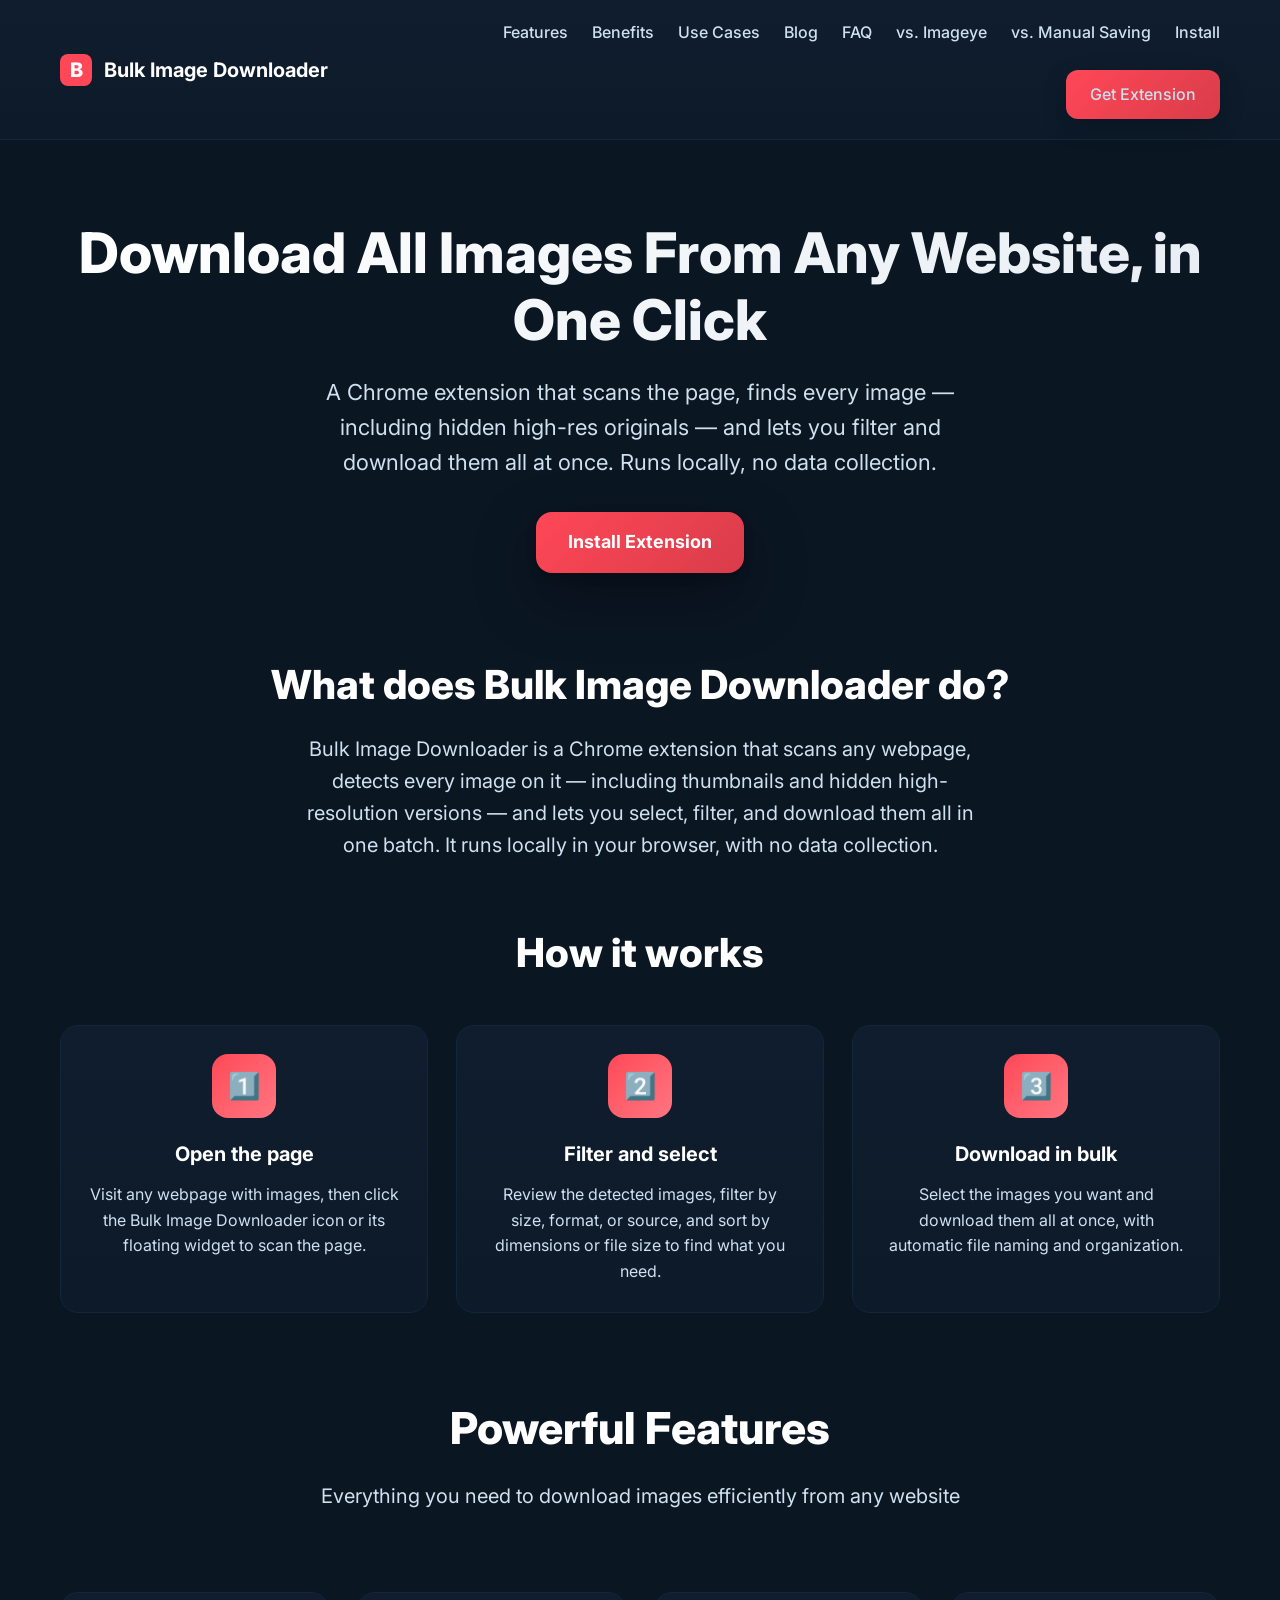
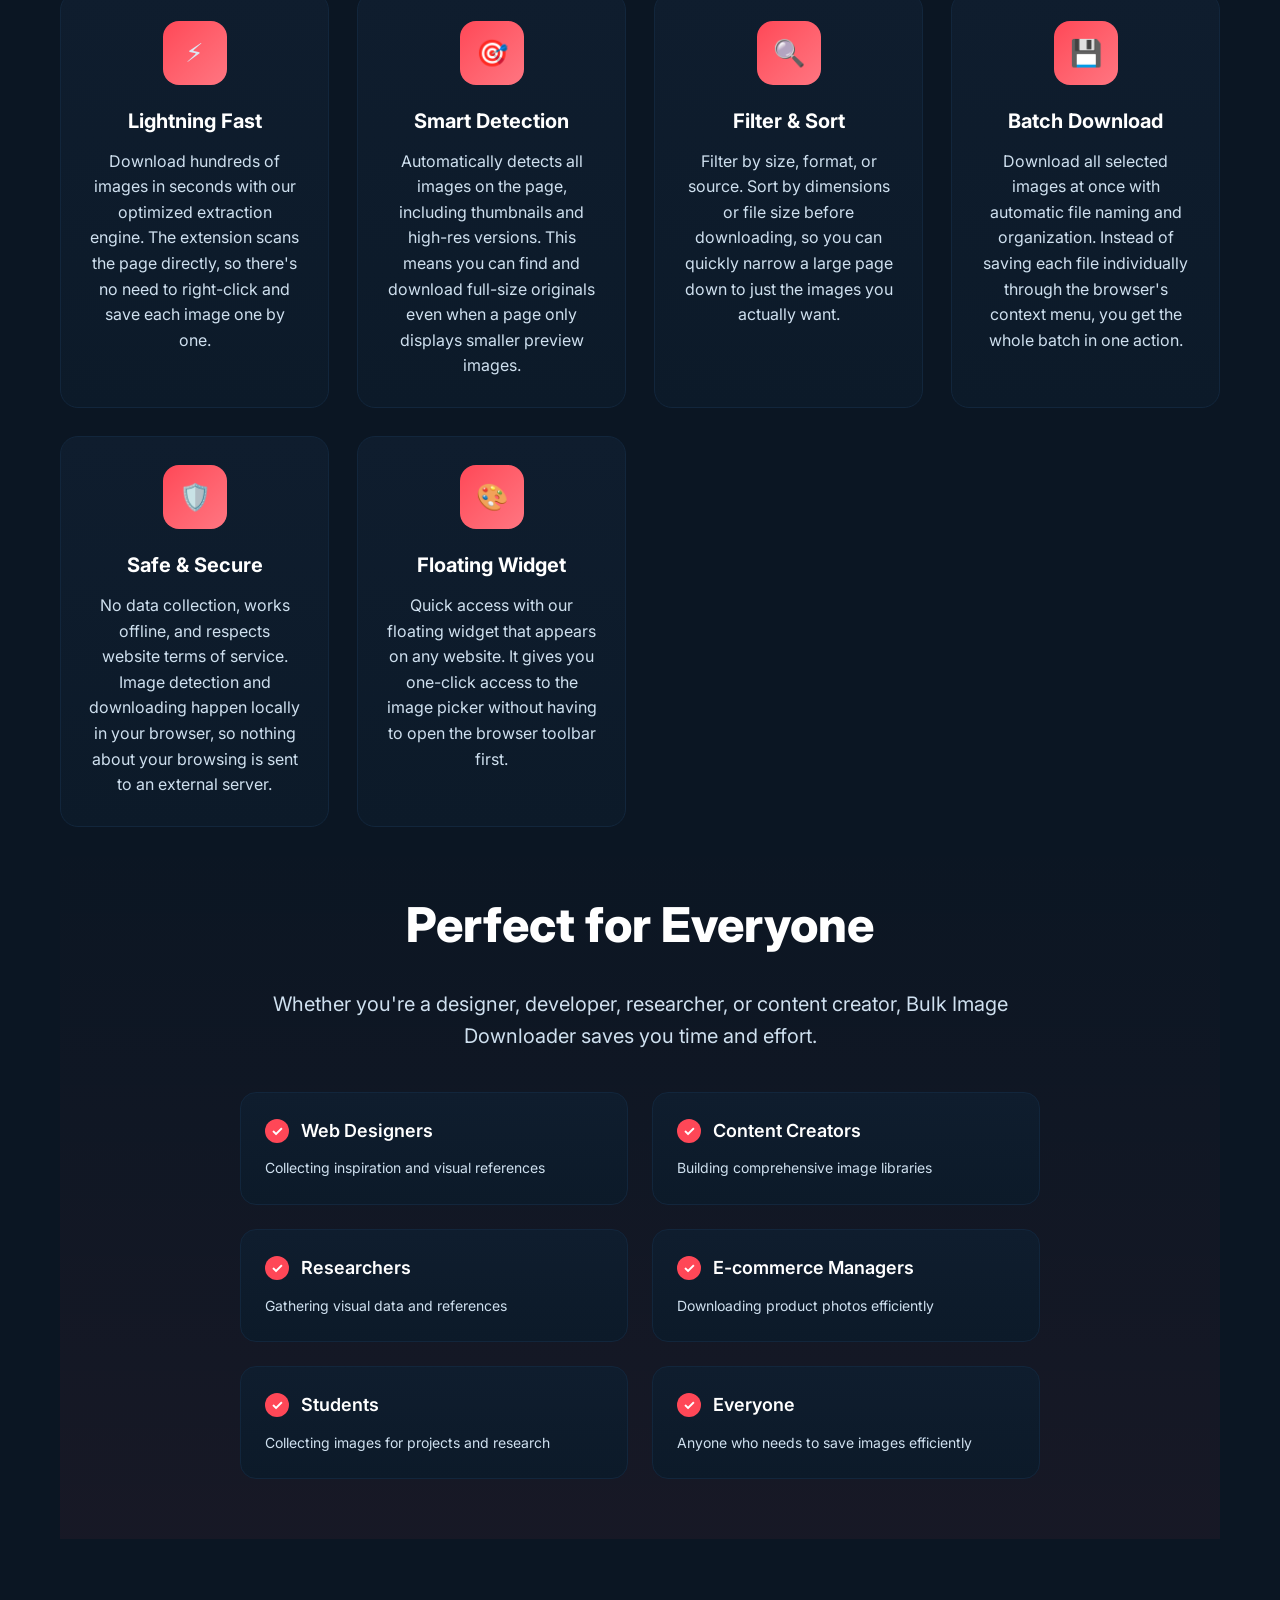
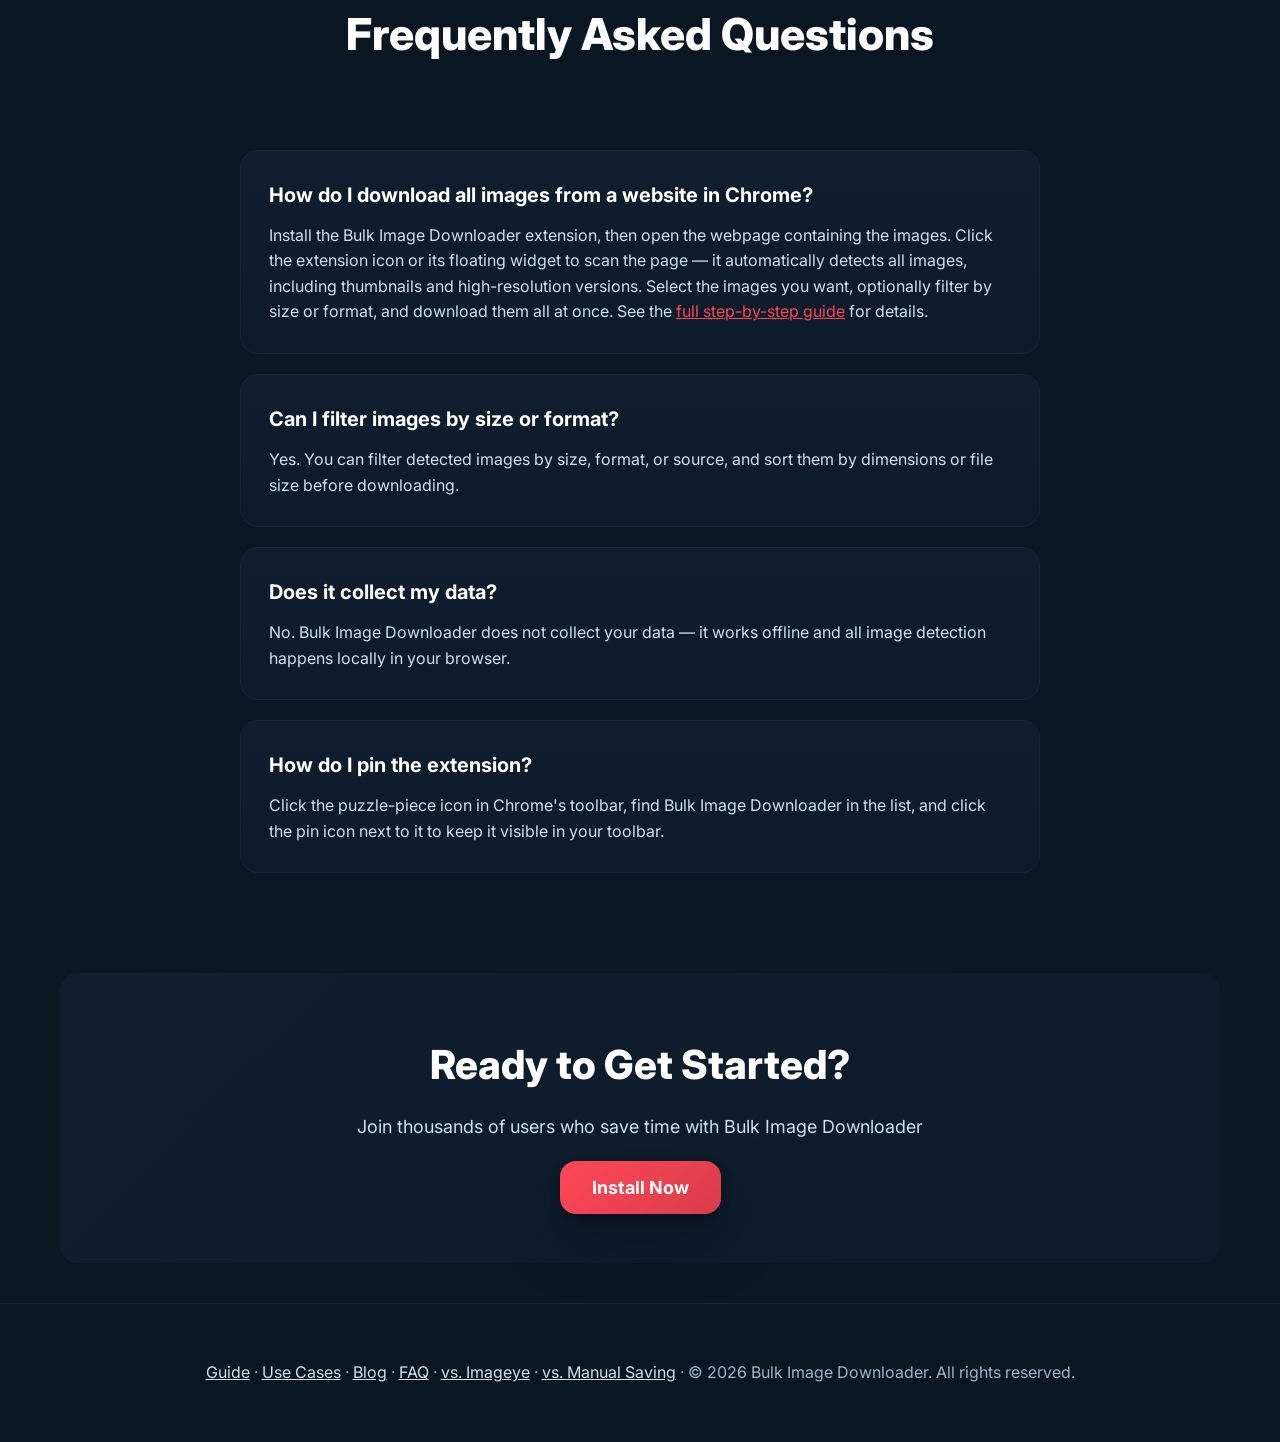
==== commit f48766c9: "fix(layout): un-grid features section, escape <use> in vs-imageye, footer year The homepage features" ====
--- a/index.html
+++ b/index.html
@@ -227,7 +227,7 @@
     </section>
 
     <!-- Features Section -->
-    <section class="features" id="features" style="padding-top: 40px;">
+    <section class="features-section" id="features" style="padding-top: 40px;">
       <div class="section-header">
         <h2 class="section-title">Powerful Features</h2>
         <p class="section-subtitle">Everything you need to download images efficiently from any website</p>
@@ -354,7 +354,7 @@
   </main>
 
   <footer class="footer">
-    <p><a href="/guide/">Guide</a> · <a href="/use-cases/">Use Cases</a> · <a href="/blog/">Blog</a> · <a href="/faq/">FAQ</a> · <a href="/vs-imageye/">vs. Imageye</a> · <a href="/vs-manual-saving/">vs. Manual Saving</a> · © 2025 Bulk Image Downloader. All rights reserved.</p>
+    <p><a href="/guide/">Guide</a> · <a href="/use-cases/">Use Cases</a> · <a href="/blog/">Blog</a> · <a href="/faq/">FAQ</a> · <a href="/vs-imageye/">vs. Imageye</a> · <a href="/vs-manual-saving/">vs. Manual Saving</a> · © 2026 Bulk Image Downloader. All rights reserved.</p>
   </footer>
 </body>
 </html>
--- a/shared/base.css
+++ b/shared/base.css
@@ -32,6 +32,13 @@
   line-height: 1.6;
 }
 
+/* Fallback colour for unclassed in-text links: the browser default (#0000ee) is
+   unreadable on the dark background. Element-level specificity, so any page or
+   component rule (.nav a, .btn-primary, footer a, ...) still overrides it. */
+a {
+  color: var(--accent-light);
+}
+
 /* ---------- Shared layout containers ---------- */
 
 .wrap,
@@ -110,6 +117,12 @@
 .nav-link:hover,
 .nav a:hover {
   color: #fff;
+}
+
+/* Header-less pages (nav sits directly inside .wrap): centre it and give it breathing room */
+.wrap > .nav {
+  justify-content: center;
+  margin: 40px 0;
 }
 
 .cta-button {
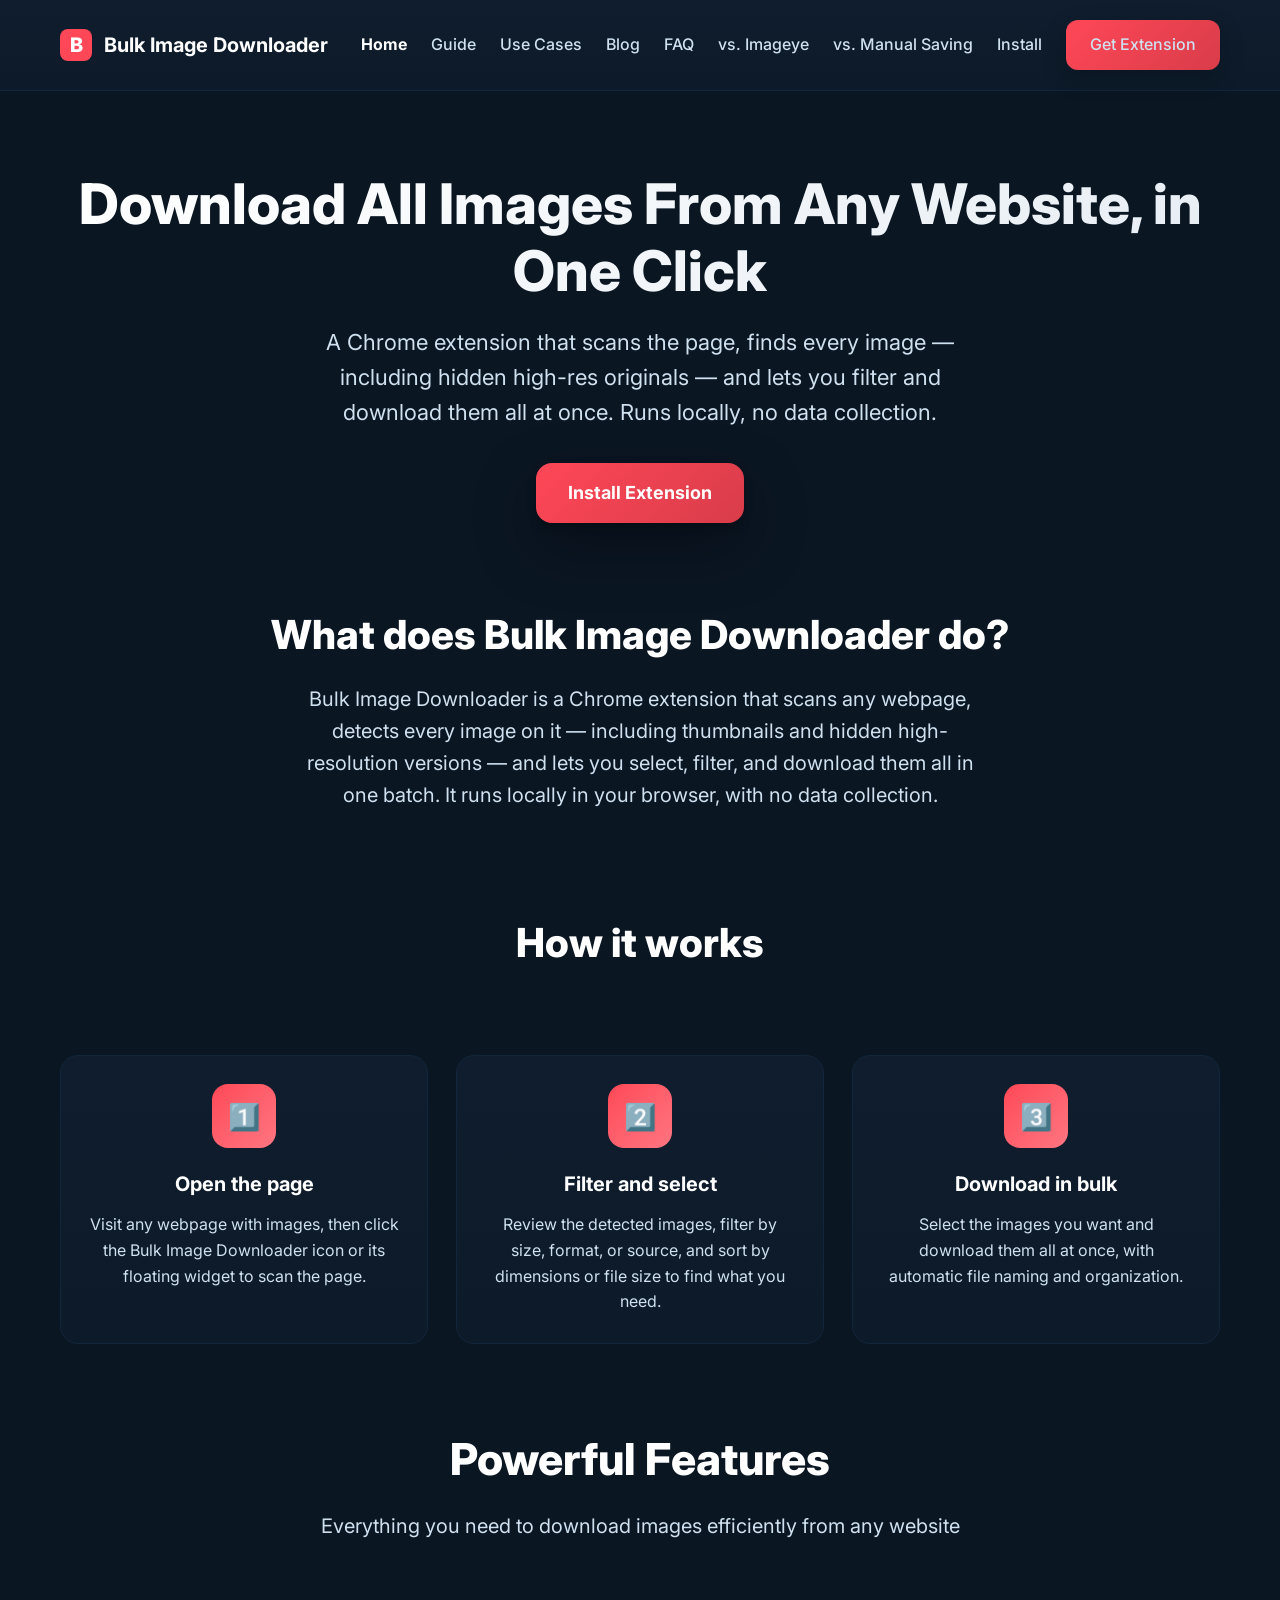
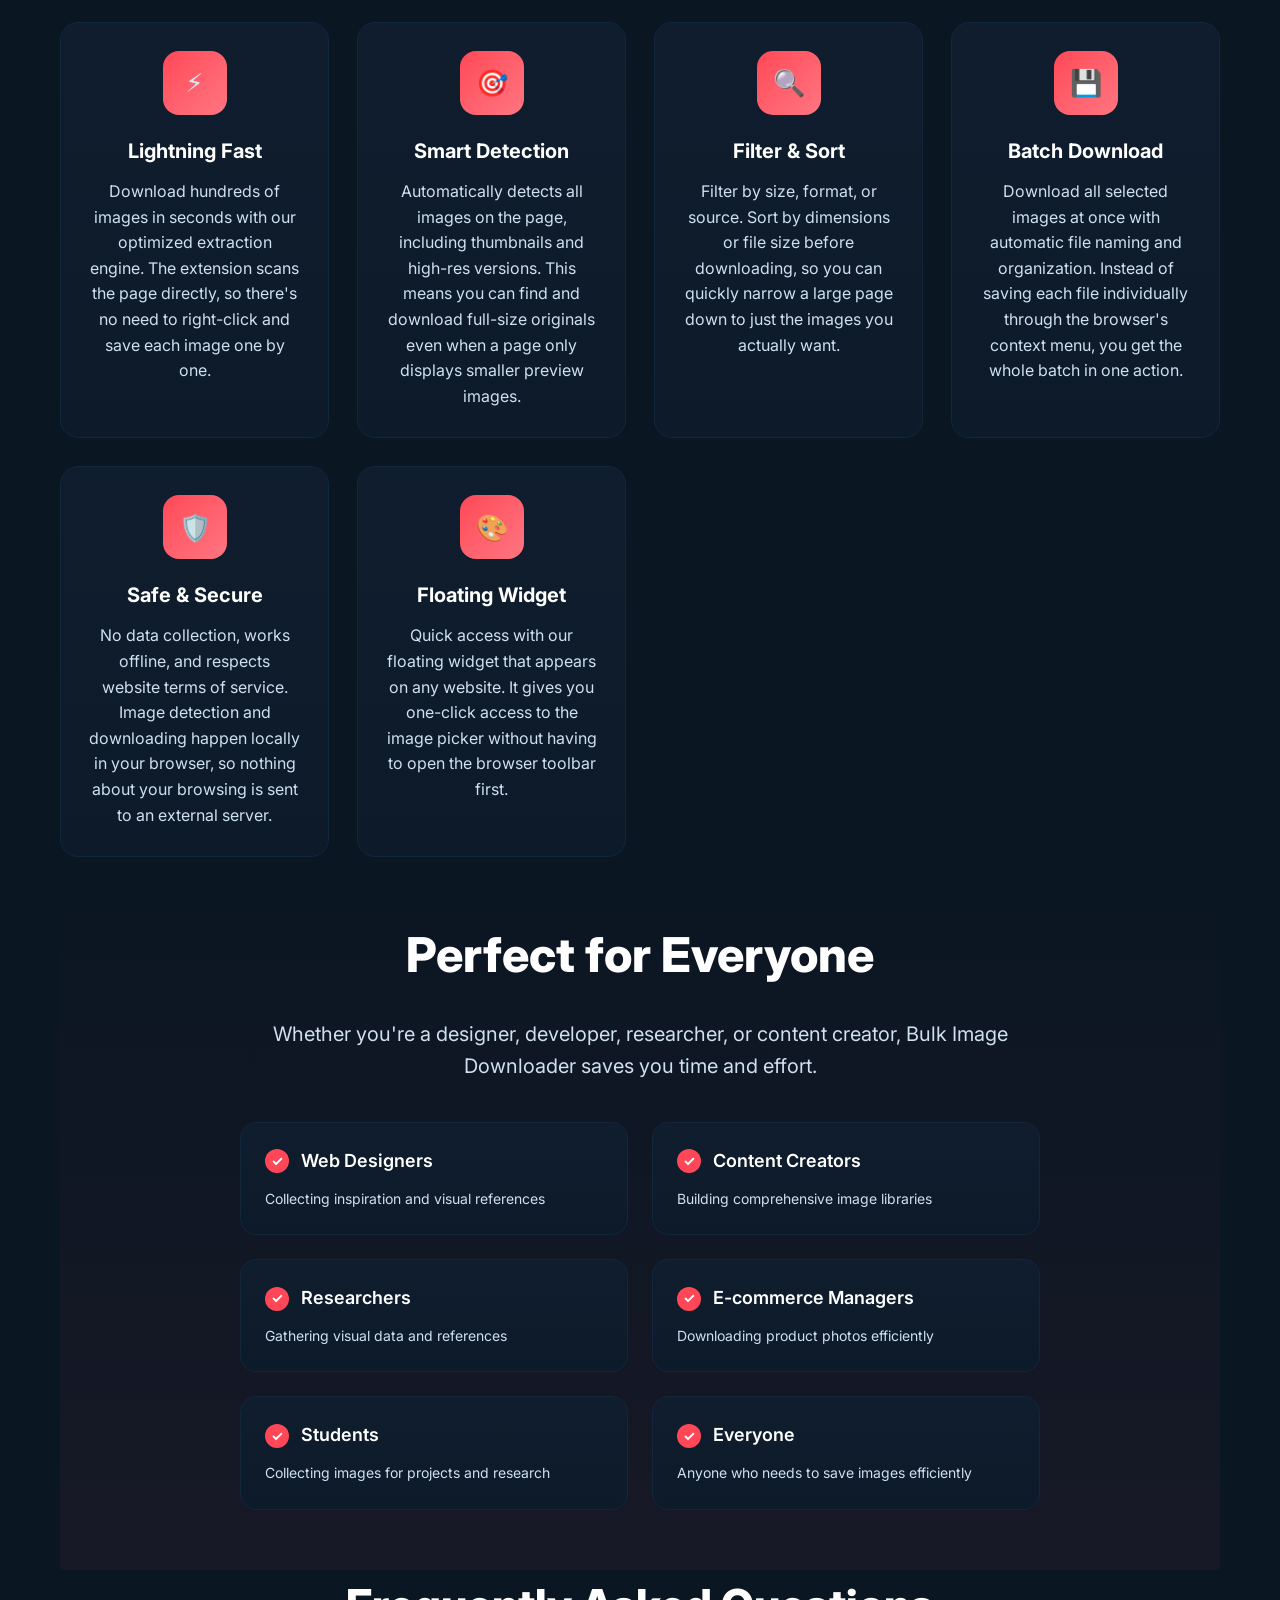
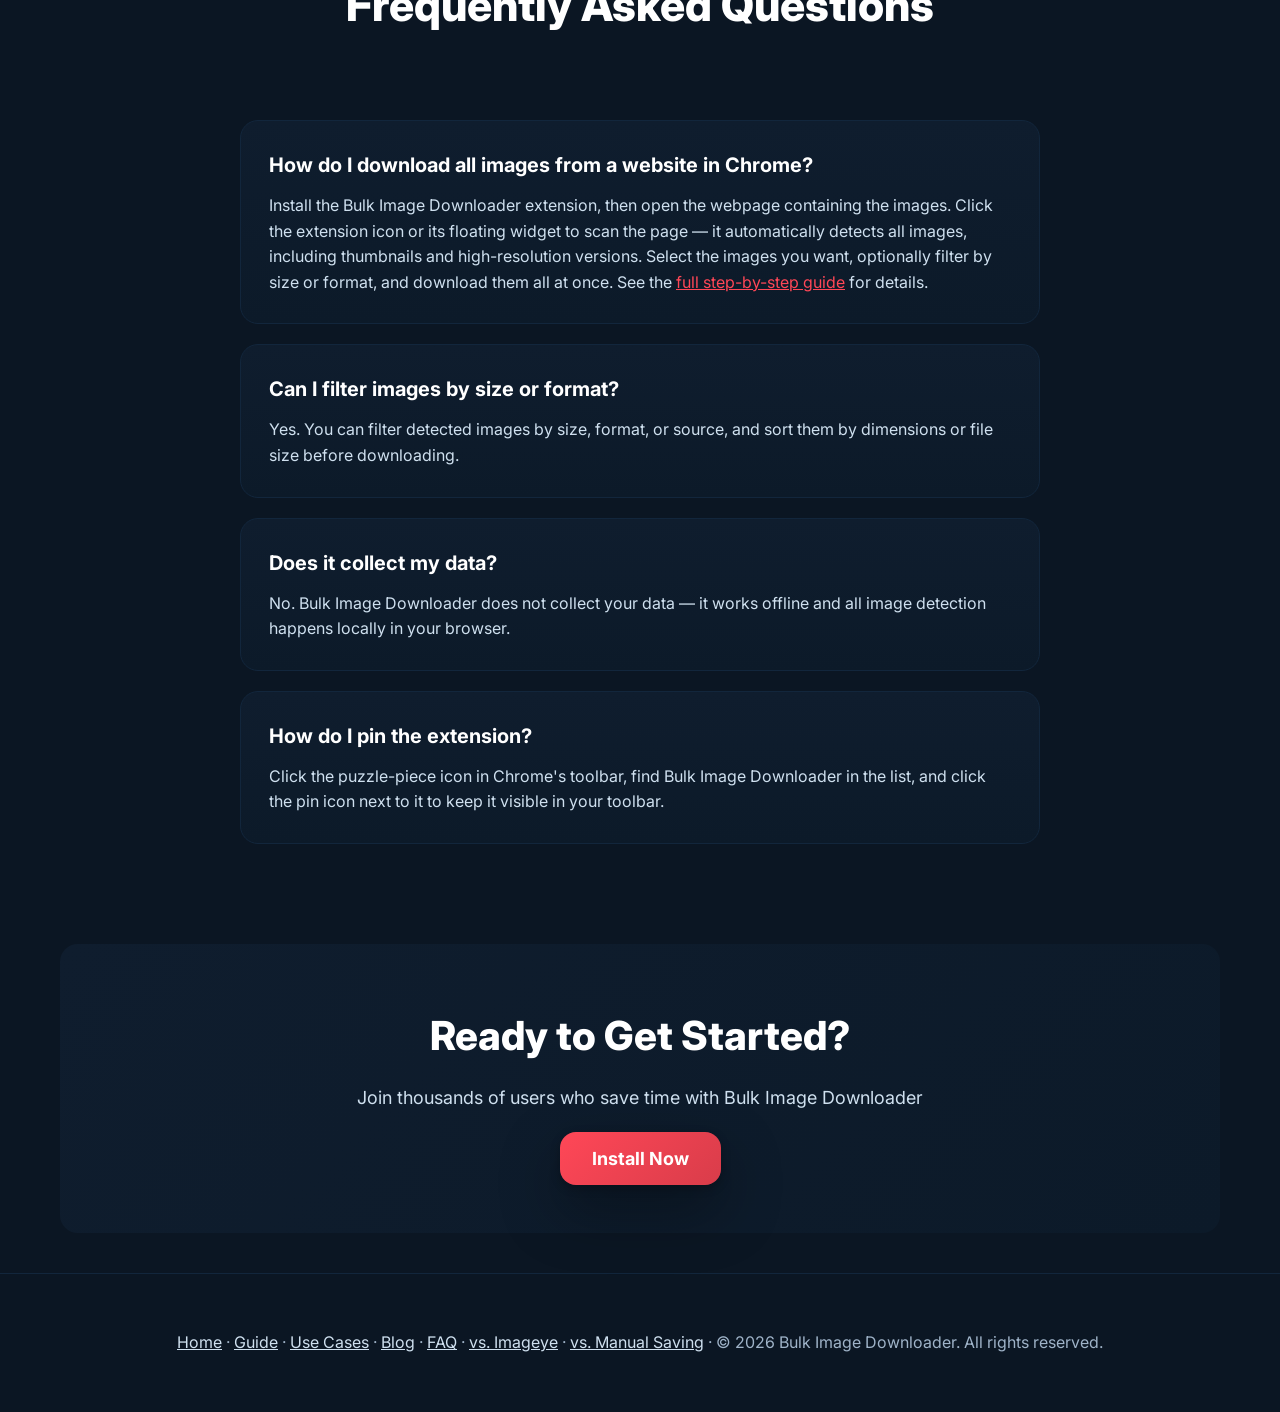
==== commit 693e31c9: "Design system v2: partial-include generator, base.css consolidation, internal linking - Add shared/p" ====
--- a/index.html
+++ b/index.html
@@ -47,7 +47,8 @@
 
   <link rel="stylesheet" href="/shared/base.css" />
   <style>
-    /* Features section */
+    /* Features section: this page's sections sit flush below a tighter hero,
+       so this page needs a taller section-header gap than the base default. */
     .section-header {
       margin-bottom: 80px;
     }
@@ -55,51 +56,6 @@
     .feature-icon {
       width: 64px;
       height: 64px;
-    }
-
-    /* Benefits section */
-    .benefits {
-      padding: 60px 0;
-      background: linear-gradient(180deg, transparent, rgba(255, 71, 87, 0.05));
-    }
-
-    .benefits-content {
-      display: grid;
-      grid-template-columns: 1fr 1fr;
-      gap: 80px;
-      align-items: center;
-    }
-
-    .benefits-text h2 {
-      font-size: clamp(28px, 4vw, 40px);
-      font-weight: 800;
-      margin: 0 0 24px;
-      color: #fff;
-    }
-
-    .benefits-text p {
-      font-size: 18px;
-      color: var(--text-muted);
-      margin: 0 0 32px;
-    }
-
-    .benefits-visual {
-      text-align: center;
-    }
-
-    .benefits-visual img {
-      max-width: 100%;
-      height: auto;
-      border-radius: 16px;
-      box-shadow: var(--shadow);
-    }
-
-    /* Responsive */
-    @media (max-width: 768px) {
-      .benefits-content {
-        grid-template-columns: 1fr;
-        gap: 40px;
-      }
     }
   </style>
 
@@ -164,15 +120,15 @@
   height="0" width="0" style="display:none;visibility:hidden"></iframe></noscript>
   <!-- End Google Tag Manager (noscript) -->
 
-  <header class="header">
+    <header class="header">
     <div class="header-content">
       <a href="/" class="logo">
         <div class="logo-icon">B</div>
         Bulk Image Downloader
       </a>
       <nav class="nav">
-        <a href="#features" class="nav-link">Features</a>
-        <a href="#benefits" class="nav-link">Benefits</a>
+        <a href="/" class="nav-link active">Home</a>
+        <a href="/guide/" class="nav-link">Guide</a>
         <a href="/use-cases/" class="nav-link">Use Cases</a>
         <a href="/blog/" class="nav-link">Blog</a>
         <a href="/faq/" class="nav-link">FAQ</a>
@@ -195,19 +151,19 @@
     </section>
 
     <!-- What it does -->
-    <section id="what-it-does" style="padding: 20px 0 0;">
-      <div class="section-header" style="margin-bottom: 40px;">
-        <h2 class="section-title" style="font-size: clamp(28px, 3.5vw, 40px);">What does Bulk Image Downloader do?</h2>
+    <section id="what-it-does" class="section-pad-t20">
+      <div class="section-header section-header--tight">
+        <h2 class="section-title section-title--md">What does Bulk Image Downloader do?</h2>
         <p class="section-subtitle">Bulk Image Downloader is a Chrome extension that scans any webpage, detects every image on it — including thumbnails and hidden high-resolution versions — and lets you select, filter, and download them all in one batch. It runs locally in your browser, with no data collection.</p>
       </div>
     </section>
 
     <!-- How it works -->
-    <section id="how-it-works" style="padding: 20px 0 40px;">
-      <div class="section-header" style="margin-bottom: 40px;">
-        <h2 class="section-title" style="font-size: clamp(28px, 3.5vw, 40px);">How it works</h2>
-      </div>
-      <div class="features-grid" style="margin-top: 0;">
+    <section id="how-it-works" class="section-pad-t20-b40">
+      <div class="section-header section-header--tight">
+        <h2 class="section-title section-title--md">How it works</h2>
+      </div>
+      <div class="features-grid features-grid--flush">
         <div class="feature-card">
           <div class="feature-icon">1️⃣</div>
           <h3 class="feature-title">Open the page</h3>
@@ -227,7 +183,7 @@
     </section>
 
     <!-- Features Section -->
-    <section class="features-section" id="features" style="padding-top: 40px;">
+    <section class="features-section" id="features">
       <div class="section-header">
         <h2 class="section-title">Powerful Features</h2>
         <p class="section-subtitle">Everything you need to download images efficiently from any website</p>
@@ -267,53 +223,53 @@
     </section>
 
     <!-- Benefits Section -->
-    <section class="benefits" id="benefits" style="padding: 60px 0;">
-      <div class="benefits-content" style="grid-template-columns: 1fr; text-align: center; max-width: 800px; margin: 0 auto;">
-        <div class="benefits-text">
-          <h2 style="font-size: clamp(32px, 4vw, 48px); margin-bottom: 24px;">Perfect for Everyone</h2>
-          <p style="font-size: 20px; margin-bottom: 40px; color: var(--text-muted);">Whether you're a designer, developer, researcher, or content creator, Bulk Image Downloader saves you time and effort.</p>
-          <div style="display: grid; grid-template-columns: repeat(auto-fit, minmax(300px, 1fr)); gap: 24px; margin-top: 40px;">
-            <div style="background: linear-gradient(180deg, var(--card-bg), var(--card-bg-2)); border: 1px solid var(--card-border); border-radius: 16px; padding: 24px; text-align: left;">
-              <div style="display: flex; align-items: center; gap: 12px; margin-bottom: 12px;">
-                <div style="width: 24px; height: 24px; background: var(--accent); border-radius: 50%; display: flex; align-items: center; justify-content: center; color: white; font-weight: 700; font-size: 14px;">✓</div>
-                <h3 style="margin: 0; color: #fff; font-size: 18px; font-weight: 600;">Web Designers</h3>
-              </div>
-              <p style="margin: 0; color: var(--text-muted); font-size: 14px;">Collecting inspiration and visual references</p>
-            </div>
-            <div style="background: linear-gradient(180deg, var(--card-bg), var(--card-bg-2)); border: 1px solid var(--card-border); border-radius: 16px; padding: 24px; text-align: left;">
-              <div style="display: flex; align-items: center; gap: 12px; margin-bottom: 12px;">
-                <div style="width: 24px; height: 24px; background: var(--accent); border-radius: 50%; display: flex; align-items: center; justify-content: center; color: white; font-weight: 700; font-size: 14px;">✓</div>
-                <h3 style="margin: 0; color: #fff; font-size: 18px; font-weight: 600;">Content Creators</h3>
-              </div>
-              <p style="margin: 0; color: var(--text-muted); font-size: 14px;">Building comprehensive image libraries</p>
-            </div>
-            <div style="background: linear-gradient(180deg, var(--card-bg), var(--card-bg-2)); border: 1px solid var(--card-border); border-radius: 16px; padding: 24px; text-align: left;">
-              <div style="display: flex; align-items: center; gap: 12px; margin-bottom: 12px;">
-                <div style="width: 24px; height: 24px; background: var(--accent); border-radius: 50%; display: flex; align-items: center; justify-content: center; color: white; font-weight: 700; font-size: 14px;">✓</div>
-                <h3 style="margin: 0; color: #fff; font-size: 18px; font-weight: 600;">Researchers</h3>
-              </div>
-              <p style="margin: 0; color: var(--text-muted); font-size: 14px;">Gathering visual data and references</p>
-            </div>
-            <div style="background: linear-gradient(180deg, var(--card-bg), var(--card-bg-2)); border: 1px solid var(--card-border); border-radius: 16px; padding: 24px; text-align: left;">
-              <div style="display: flex; align-items: center; gap: 12px; margin-bottom: 12px;">
-                <div style="width: 24px; height: 24px; background: var(--accent); border-radius: 50%; display: flex; align-items: center; justify-content: center; color: white; font-weight: 700; font-size: 14px;">✓</div>
-                <h3 style="margin: 0; color: #fff; font-size: 18px; font-weight: 600;">E-commerce Managers</h3>
-              </div>
-              <p style="margin: 0; color: var(--text-muted); font-size: 14px;">Downloading product photos efficiently</p>
-            </div>
-            <div style="background: linear-gradient(180deg, var(--card-bg), var(--card-bg-2)); border: 1px solid var(--card-border); border-radius: 16px; padding: 24px; text-align: left;">
-              <div style="display: flex; align-items: center; gap: 12px; margin-bottom: 12px;">
-                <div style="width: 24px; height: 24px; background: var(--accent); border-radius: 50%; display: flex; align-items: center; justify-content: center; color: white; font-weight: 700; font-size: 14px;">✓</div>
-                <h3 style="margin: 0; color: #fff; font-size: 18px; font-weight: 600;">Students</h3>
-              </div>
-              <p style="margin: 0; color: var(--text-muted); font-size: 14px;">Collecting images for projects and research</p>
-            </div>
-            <div style="background: linear-gradient(180deg, var(--card-bg), var(--card-bg-2)); border: 1px solid var(--card-border); border-radius: 16px; padding: 24px; text-align: left;">
-              <div style="display: flex; align-items: center; gap: 12px; margin-bottom: 12px;">
-                <div style="width: 24px; height: 24px; background: var(--accent); border-radius: 50%; display: flex; align-items: center; justify-content: center; color: white; font-weight: 700; font-size: 14px;">✓</div>
-                <h3 style="margin: 0; color: #fff; font-size: 18px; font-weight: 600;">Everyone</h3>
-              </div>
-              <p style="margin: 0; color: var(--text-muted); font-size: 14px;">Anyone who needs to save images efficiently</p>
+    <section class="benefits" id="benefits">
+      <div class="benefits-content benefits-content--center">
+        <div class="benefits-text benefits-text--hero">
+          <h2>Perfect for Everyone</h2>
+          <p>Whether you're a designer, developer, researcher, or content creator, Bulk Image Downloader saves you time and effort.</p>
+          <div class="persona-grid">
+            <div class="persona-card">
+              <div class="persona-card__header">
+                <div class="persona-card__check">✓</div>
+                <h3>Web Designers</h3>
+              </div>
+              <p>Collecting inspiration and visual references</p>
+            </div>
+            <div class="persona-card">
+              <div class="persona-card__header">
+                <div class="persona-card__check">✓</div>
+                <h3>Content Creators</h3>
+              </div>
+              <p>Building comprehensive image libraries</p>
+            </div>
+            <div class="persona-card">
+              <div class="persona-card__header">
+                <div class="persona-card__check">✓</div>
+                <h3>Researchers</h3>
+              </div>
+              <p>Gathering visual data and references</p>
+            </div>
+            <div class="persona-card">
+              <div class="persona-card__header">
+                <div class="persona-card__check">✓</div>
+                <h3>E-commerce Managers</h3>
+              </div>
+              <p>Downloading product photos efficiently</p>
+            </div>
+            <div class="persona-card">
+              <div class="persona-card__header">
+                <div class="persona-card__check">✓</div>
+                <h3>Students</h3>
+              </div>
+              <p>Collecting images for projects and research</p>
+            </div>
+            <div class="persona-card">
+              <div class="persona-card__header">
+                <div class="persona-card__check">✓</div>
+                <h3>Everyone</h3>
+              </div>
+              <p>Anyone who needs to save images efficiently</p>
             </div>
           </div>
         </div>
@@ -321,24 +277,24 @@
     </section>
 
     <!-- FAQ Section -->
-    <section id="faq" style="padding: 60px 0;">
+    <section id="faq" class="section-pad-b60">
       <div class="section-header">
         <h2 class="section-title">Frequently Asked Questions</h2>
       </div>
-      <div style="max-width: 800px; margin: 0 auto; display: grid; gap: 20px;">
-        <div class="feature-card" style="text-align: left;">
+      <div class="qa-list">
+        <div class="feature-card feature-card--left">
           <h3 class="feature-title">How do I download all images from a website in Chrome?</h3>
-          <p class="feature-description">Install the Bulk Image Downloader extension, then open the webpage containing the images. Click the extension icon or its floating widget to scan the page — it automatically detects all images, including thumbnails and high-resolution versions. Select the images you want, optionally filter by size or format, and download them all at once. See the <a href="/guide/" style="color: var(--accent);">full step-by-step guide</a> for details.</p>
-        </div>
-        <div class="feature-card" style="text-align: left;">
+          <p class="feature-description">Install the Bulk Image Downloader extension, then open the webpage containing the images. Click the extension icon or its floating widget to scan the page — it automatically detects all images, including thumbnails and high-resolution versions. Select the images you want, optionally filter by size or format, and download them all at once. See the <a href="/guide/" class="link-accent">full step-by-step guide</a> for details.</p>
+        </div>
+        <div class="feature-card feature-card--left">
           <h3 class="feature-title">Can I filter images by size or format?</h3>
           <p class="feature-description">Yes. You can filter detected images by size, format, or source, and sort them by dimensions or file size before downloading.</p>
         </div>
-        <div class="feature-card" style="text-align: left;">
+        <div class="feature-card feature-card--left">
           <h3 class="feature-title">Does it collect my data?</h3>
           <p class="feature-description">No. Bulk Image Downloader does not collect your data — it works offline and all image detection happens locally in your browser.</p>
         </div>
-        <div class="feature-card" style="text-align: left;">
+        <div class="feature-card feature-card--left">
           <h3 class="feature-title">How do I pin the extension?</h3>
           <p class="feature-description">Click the puzzle-piece icon in Chrome's toolbar, find Bulk Image Downloader in the list, and click the pin icon next to it to keep it visible in your toolbar.</p>
         </div>
@@ -353,8 +309,8 @@
     </section>
   </main>
 
-  <footer class="footer">
-    <p><a href="/guide/">Guide</a> · <a href="/use-cases/">Use Cases</a> · <a href="/blog/">Blog</a> · <a href="/faq/">FAQ</a> · <a href="/vs-imageye/">vs. Imageye</a> · <a href="/vs-manual-saving/">vs. Manual Saving</a> · © 2026 Bulk Image Downloader. All rights reserved.</p>
+    <footer class="footer">
+    <p><a href="/">Home</a> · <a href="/guide/">Guide</a> · <a href="/use-cases/">Use Cases</a> · <a href="/blog/">Blog</a> · <a href="/faq/">FAQ</a> · <a href="/vs-imageye/">vs. Imageye</a> · <a href="/vs-manual-saving/">vs. Manual Saving</a> · © 2026 Bulk Image Downloader. All rights reserved.</p>
   </footer>
 </body>
 </html>
--- a/shared/base.css
+++ b/shared/base.css
@@ -119,6 +119,12 @@
   color: #fff;
 }
 
+/* Current-page indicator, set by the partial-include generator's {{active:KEY}} marker */
+.nav-link.active {
+  color: #fff;
+  font-weight: 700;
+}
+
 /* Header-less pages (nav sits directly inside .wrap): centre it and give it breathing room */
 .wrap > .nav {
   justify-content: center;
@@ -257,6 +263,17 @@
   border-radius: var(--radius);
   padding: 28px;
   text-align: center;
+  transition: transform 0.2s, box-shadow 0.2s;
+}
+
+.feature-card:hover {
+  transform: translateY(-4px);
+  box-shadow: var(--shadow);
+}
+
+/* Modifier: left-align a feature-card used for Q&A / list content instead of a centered pitch */
+.feature-card--left {
+  text-align: left;
 }
 
 .feature-icon {
@@ -307,6 +324,213 @@
   color: var(--accent);
   font-weight: 700;
   font-size: 18px;
+}
+
+.benefits-list--narrow {
+  max-width: 700px;
+  margin: 0 auto;
+}
+
+/* ---------- Benefits section (was hand-copied identically into index/guide/use-cases <style> blocks) ---------- */
+
+.benefits {
+  padding: 60px 0;
+  background: linear-gradient(180deg, transparent, rgba(255, 71, 87, 0.05));
+}
+
+.benefits-content {
+  display: grid;
+  grid-template-columns: 1fr 1fr;
+  gap: 80px;
+  align-items: center;
+}
+
+/* Modifier: single centered column (used by the "Perfect for Everyone" persona section) */
+.benefits-content--center {
+  grid-template-columns: 1fr;
+  text-align: center;
+  max-width: 800px;
+  margin: 0 auto;
+}
+
+/* Modifier: single narrow column, left-aligned (used by explainer-only benefits sections) */
+.benefits-content--narrow {
+  grid-template-columns: 1fr;
+  max-width: 800px;
+  margin: 0 auto;
+}
+
+.benefits-text h2 {
+  font-size: clamp(28px, 4vw, 40px);
+  font-weight: 800;
+  margin: 0 0 24px;
+  color: #fff;
+}
+
+.benefits-text p {
+  font-size: 18px;
+  color: var(--text-muted);
+  margin: 0 0 24px;
+}
+
+/* Modifier: larger hero-style heading/lead for the persona section */
+.benefits-text--hero h2 {
+  font-size: clamp(32px, 4vw, 48px);
+  margin-bottom: 24px;
+}
+
+.benefits-text--hero p {
+  font-size: 20px;
+  margin-bottom: 40px;
+}
+
+.benefits-visual {
+  text-align: center;
+}
+
+.benefits-visual img {
+  max-width: 100%;
+  height: auto;
+  border-radius: 16px;
+  box-shadow: var(--shadow);
+}
+
+/* ---------- Persona / "who it's for" cards (previously 6 hand-copied inline-style blocks on index.html) ---------- */
+
+.persona-grid {
+  display: grid;
+  grid-template-columns: repeat(auto-fit, minmax(300px, 1fr));
+  gap: 24px;
+  margin-top: 40px;
+}
+
+.persona-card {
+  background: linear-gradient(180deg, var(--card-bg), var(--card-bg-2));
+  border: 1px solid var(--card-border);
+  border-radius: 16px;
+  padding: 24px;
+  text-align: left;
+  transition: transform 0.2s, box-shadow 0.2s;
+}
+
+.persona-card:hover {
+  transform: translateY(-4px);
+  box-shadow: var(--shadow-sm);
+}
+
+.persona-card__header {
+  display: flex;
+  align-items: center;
+  gap: 12px;
+  margin-bottom: 12px;
+}
+
+.persona-card__check {
+  width: 24px;
+  height: 24px;
+  background: var(--accent);
+  border-radius: 50%;
+  display: flex;
+  align-items: center;
+  justify-content: center;
+  color: white;
+  font-weight: 700;
+  font-size: 14px;
+  flex-shrink: 0;
+}
+
+.persona-card h3 {
+  margin: 0;
+  color: #fff;
+  font-size: 18px;
+  font-weight: 600;
+}
+
+.persona-card p {
+  margin: 0;
+  color: var(--text-muted);
+  font-size: 14px;
+}
+
+/* ---------- Small section-spacing utilities (replace one-off inline padding/margin overrides) ---------- */
+
+.section-pad-t20 { padding: 20px 0 0; }
+.section-pad-t20-b40 { padding: 20px 0 40px; }
+.section-pad-t20-b60 { padding: 20px 0 60px; }
+.section-pad-b60 { padding: 0 0 60px; }
+.section-pad-b20 { padding: 0 0 20px; }
+
+.features-section {
+  padding-top: 40px;
+}
+
+.section-header--tight {
+  margin-bottom: 40px;
+}
+
+.section-title--md {
+  font-size: clamp(28px, 3.5vw, 40px);
+}
+
+.features-grid--flush {
+  margin-top: 0;
+}
+
+/* Shared "list of Q&A cards" wrapper (was a repeated inline style on index/guide/faq) */
+.qa-list {
+  max-width: 800px;
+  margin: 0 auto;
+  display: grid;
+  gap: 20px;
+}
+
+.link-accent {
+  color: var(--accent);
+}
+
+/* ---------- FAQ accordion (plain CSS, no JS) — for future Q&A sections ---------- */
+
+.faq-accordion {
+  background: linear-gradient(180deg, var(--card-bg), var(--card-bg-2));
+  border: 1px solid var(--card-border);
+  border-radius: var(--radius);
+  padding: 4px 24px;
+  margin-bottom: 12px;
+}
+
+.faq-accordion summary {
+  cursor: pointer;
+  list-style: none;
+  padding: 20px 0;
+  font-size: 18px;
+  font-weight: 700;
+  color: #fff;
+  display: flex;
+  align-items: center;
+  justify-content: space-between;
+  gap: 16px;
+}
+
+.faq-accordion summary::-webkit-details-marker {
+  display: none;
+}
+
+.faq-accordion summary::after {
+  content: "+";
+  font-size: 22px;
+  color: var(--accent);
+  flex-shrink: 0;
+  transition: transform 0.2s;
+}
+
+.faq-accordion[open] summary::after {
+  transform: rotate(45deg);
+}
+
+.faq-accordion p {
+  color: var(--text-muted);
+  margin: 0 0 20px;
+  line-height: 1.6;
 }
 
 /* ---------- Article body (blog/guide copy) ---------- */
@@ -485,6 +709,11 @@
 
   .section-header {
     margin-bottom: 36px;
+  }
+
+  .benefits-content {
+    grid-template-columns: 1fr;
+    gap: 40px;
   }
 
   /* Comparison tables become stacked cards instead of a horizontally-scrolling table.
